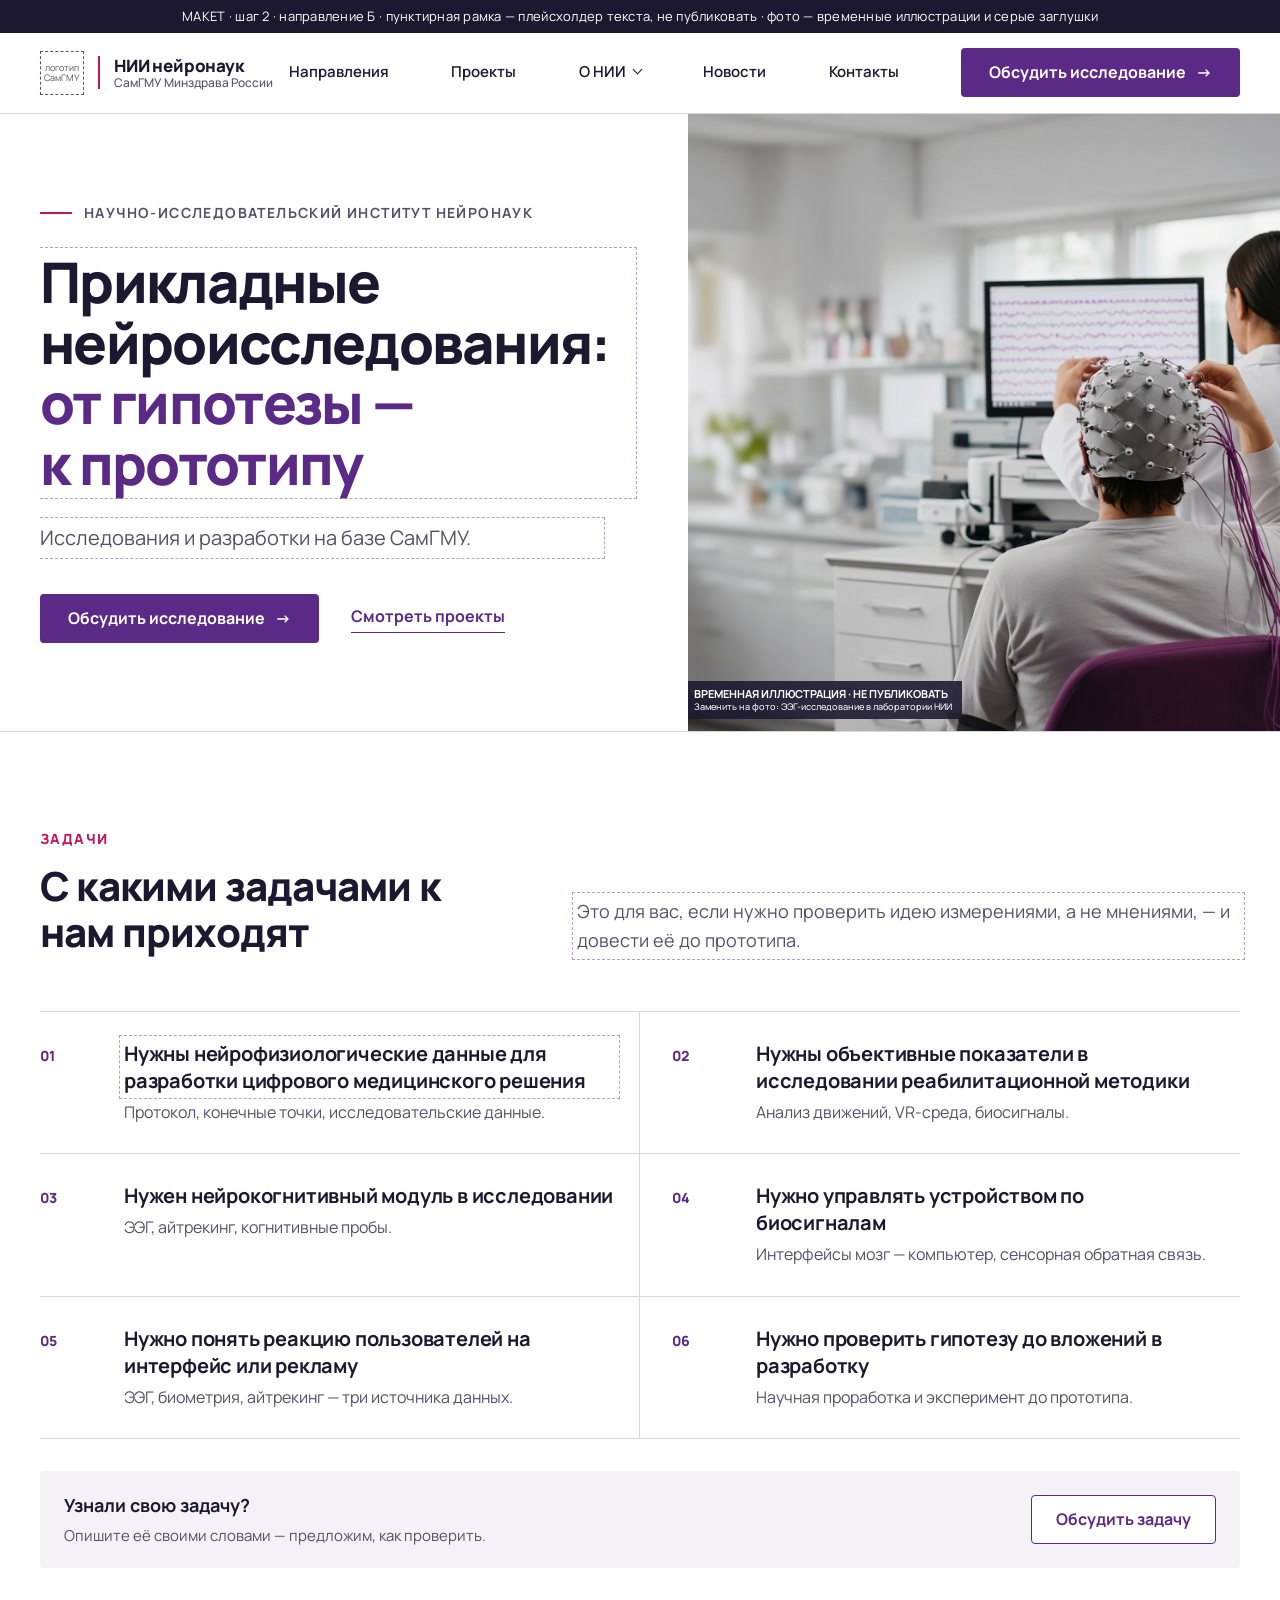
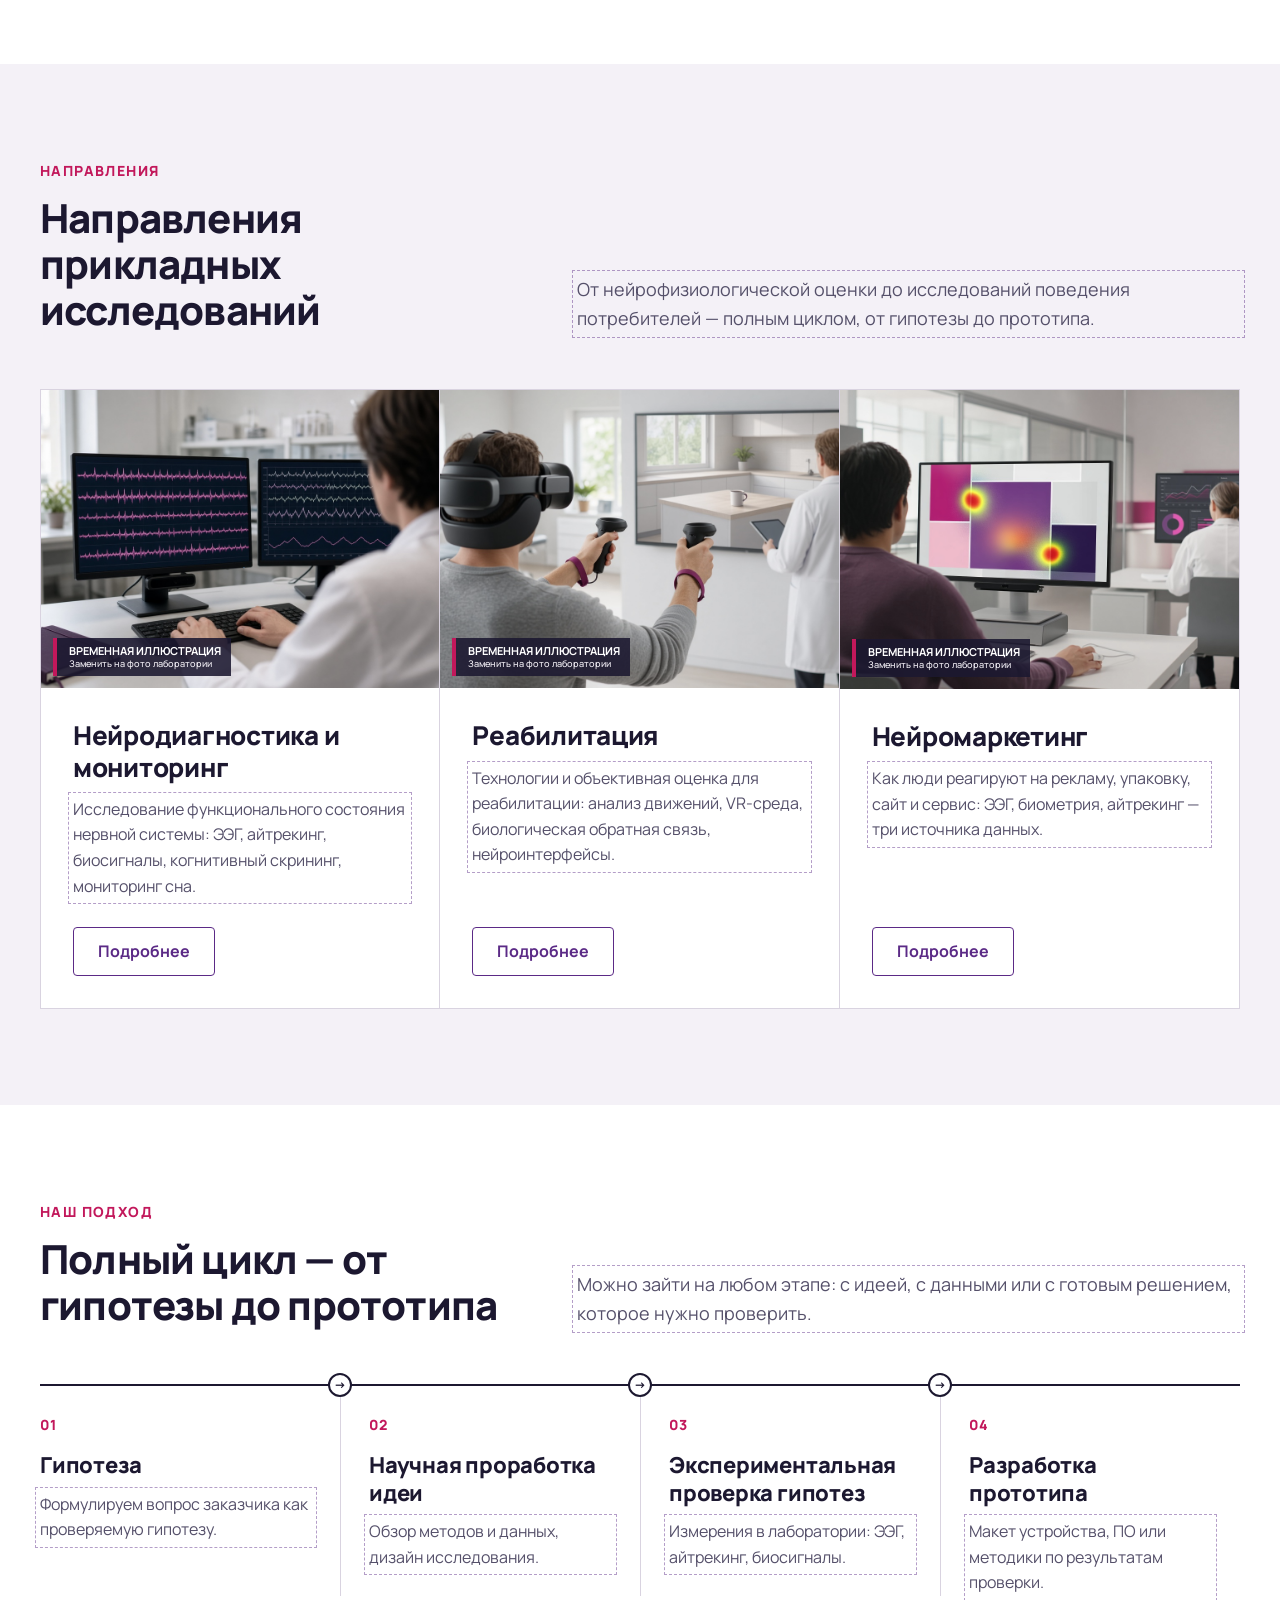
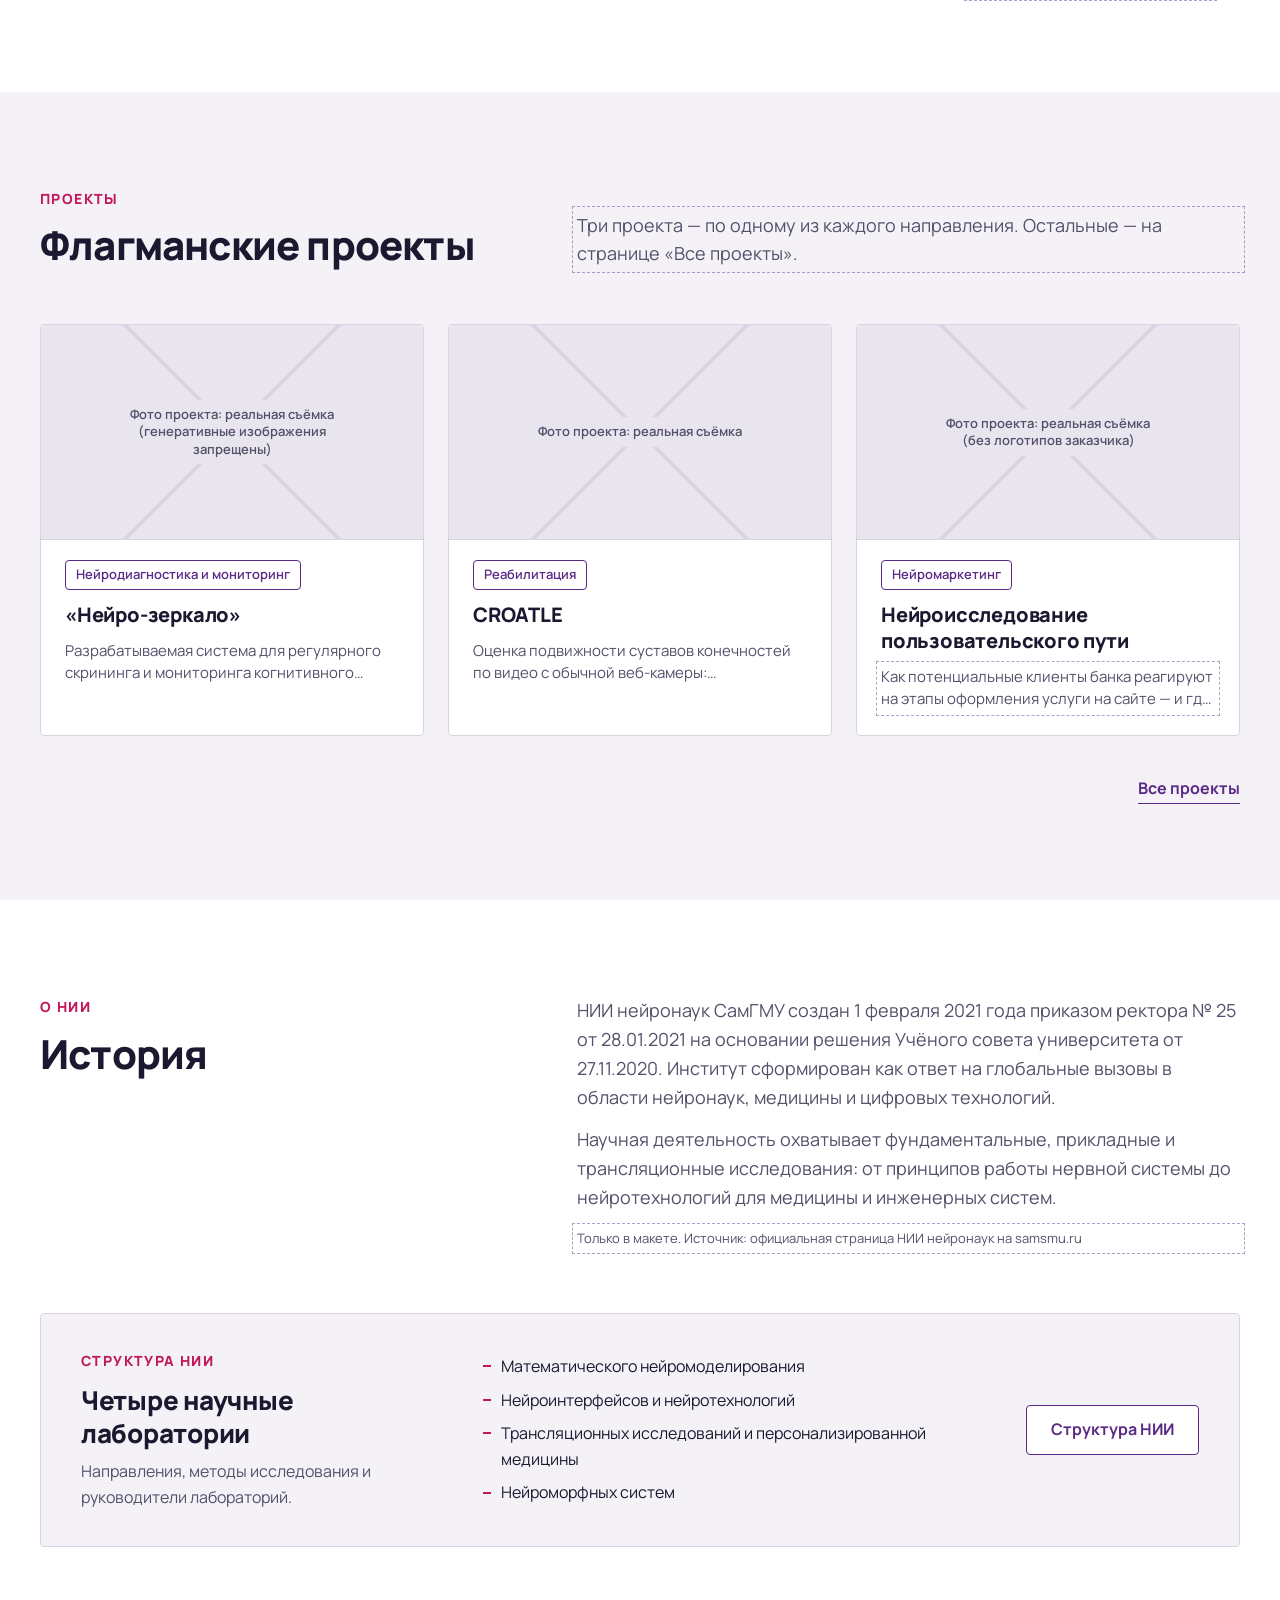
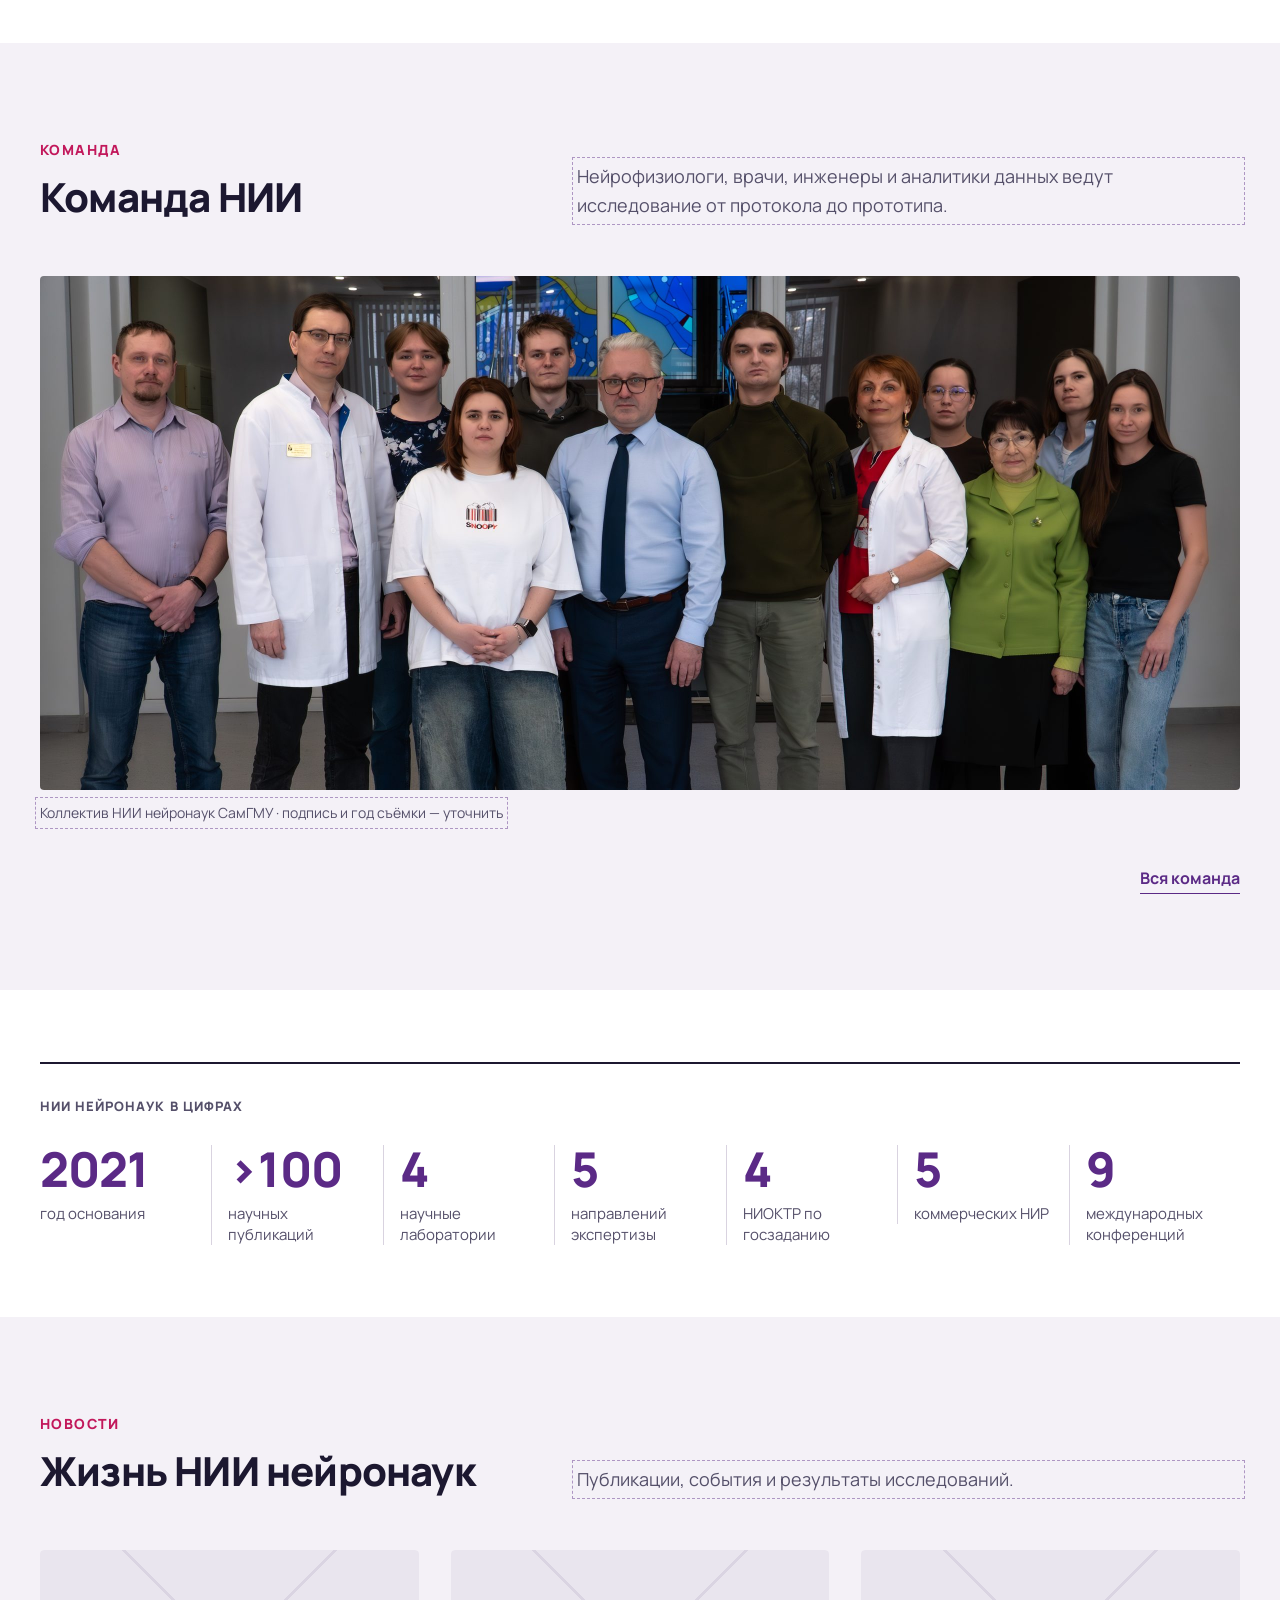
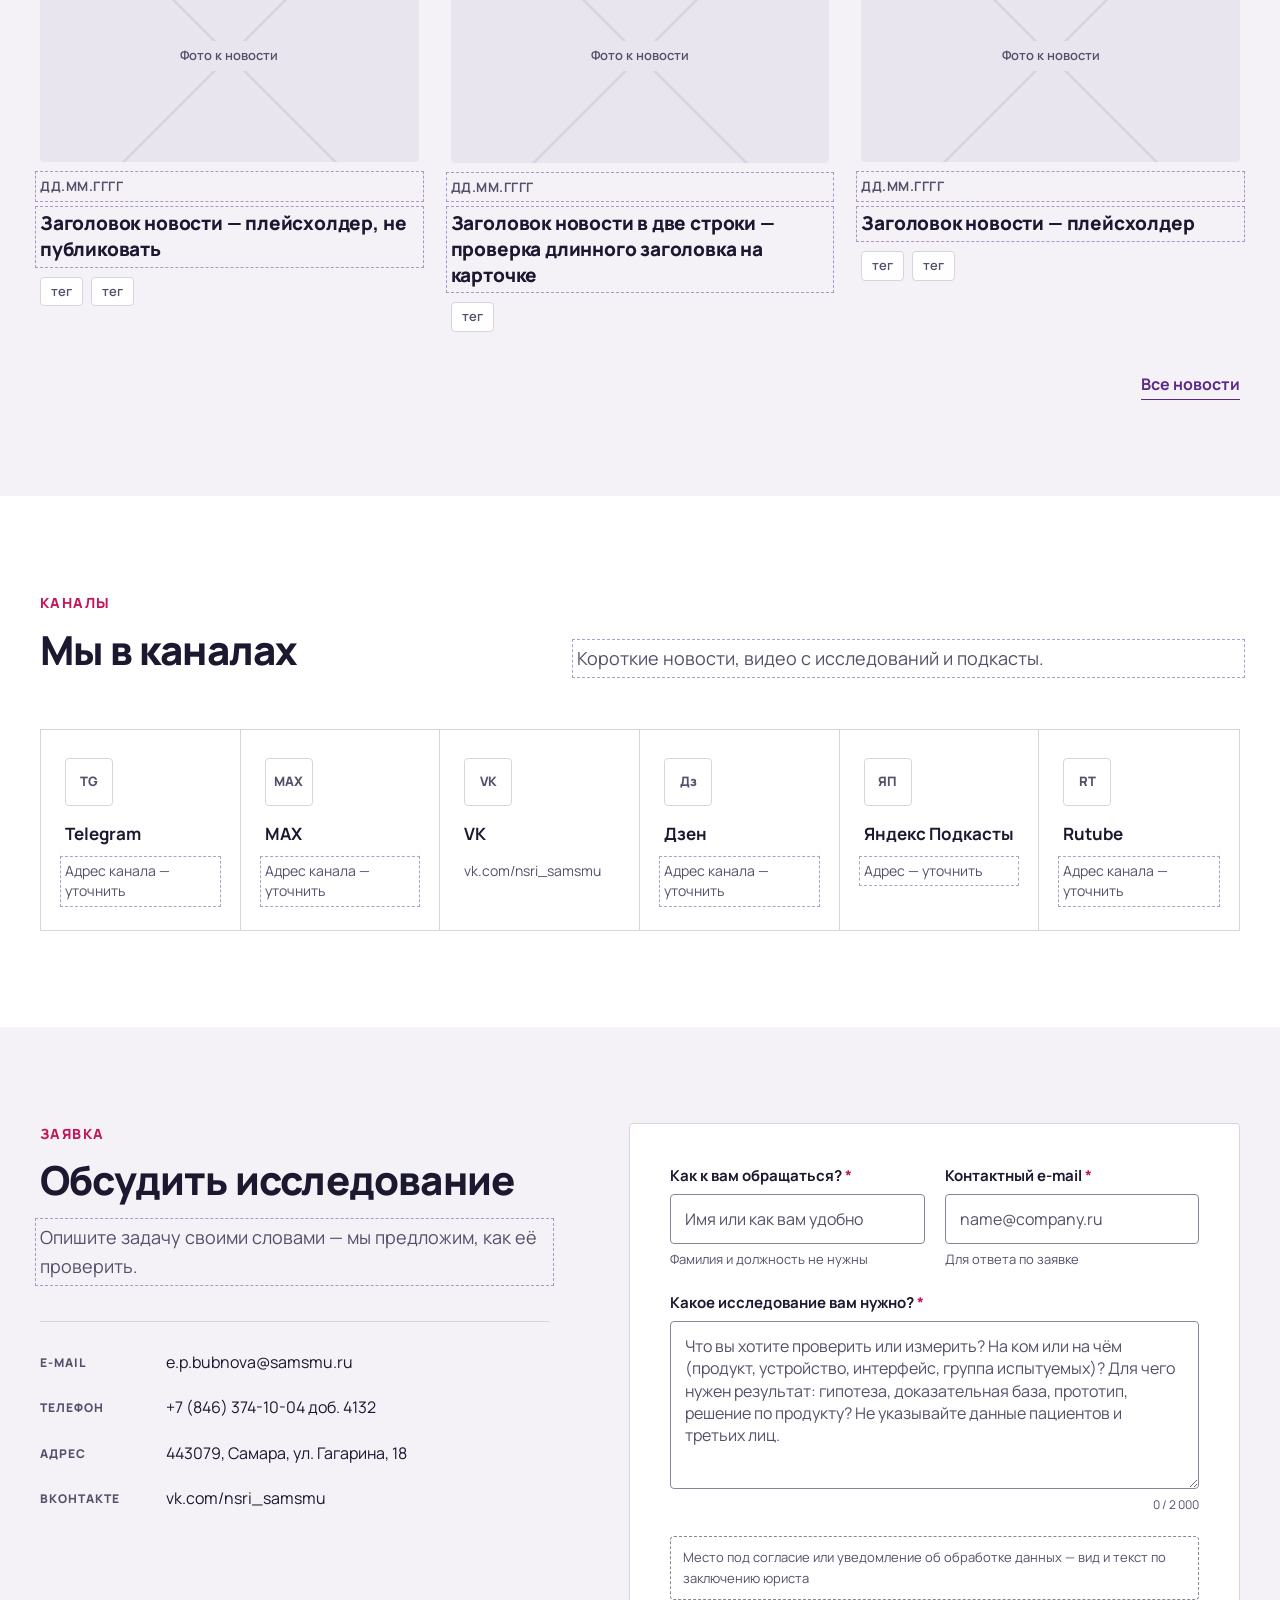
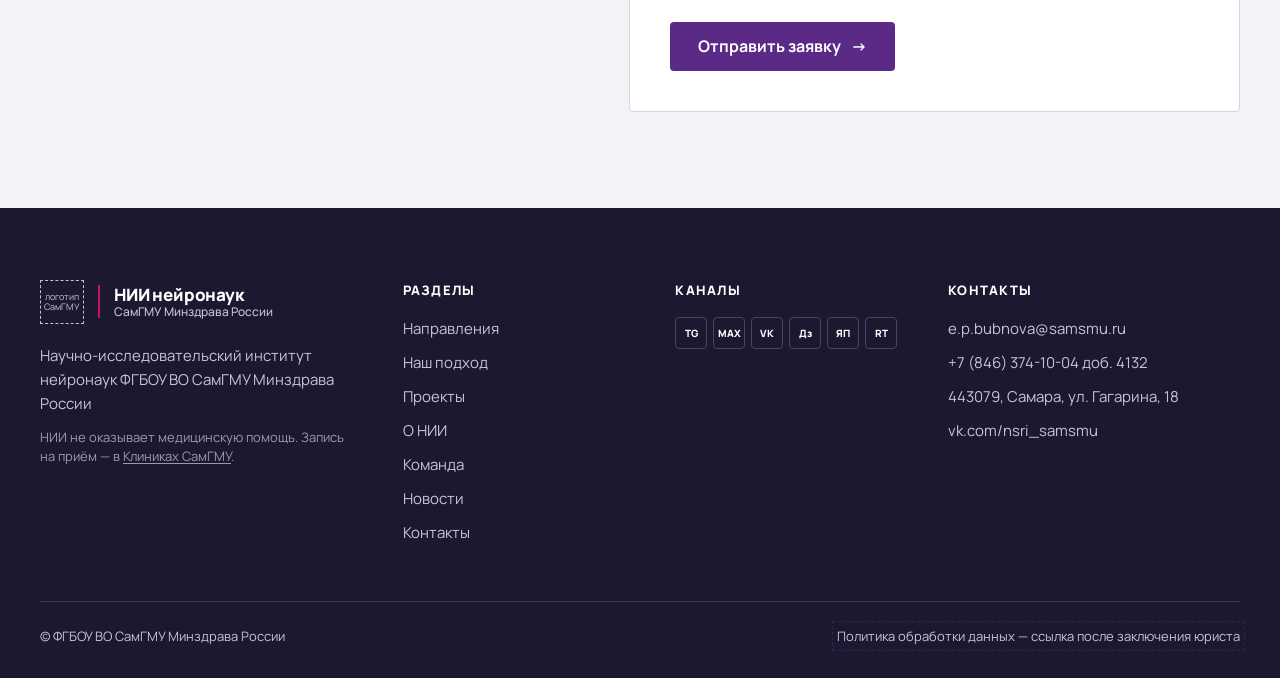
==== 01_главная.html @ 7ce6f03d "Чистка макета: без комментариев-дублей, служебных кодов, мёртвых стилей и повторов в nav.js Co-autho" ====
<!doctype html>
<html lang="ru">
<head>
<meta charset="utf-8">
<meta name="viewport" content="width=device-width, initial-scale=1">
<title>Главная — макет сайта, вариант Б</title>
<link rel="stylesheet" href="b.css">
<style>
.hero { position: relative; border-bottom: 1px solid var(--line); }
.hero-img { position: absolute; inset: 0 0 0 52%; }
.hero-img img { height: 100%; }
.hero-in { position: relative; display: flex; min-height: 600px; }
.hero-panel { background: #fff; width: 54%; padding: 88px 56px 88px 0; display: flex; flex-direction: column; justify-content: center; position: relative; }
.hero-panel::before { content: ""; position: absolute; top: 0; bottom: 0; right: 100%; width: 100vw; background: #fff; }
.hero .eyebrow { margin-bottom: 28px; }
.hero h1 { margin-bottom: 28px; }
.hero h1 em { font-style: normal; color: var(--accent); }
.lead { font-size: 20px; color: var(--muted); max-width: 28em; margin-bottom: 40px; }
.hero-cta { display: flex; align-items: center; gap: 32px; }

.tasks { display: grid; grid-template-columns: repeat(2, 1fr); border-top: 1px solid var(--line); }
.task { display: grid; grid-template-columns: 64px 1fr; gap: 20px; align-items: baseline; padding: 28px 24px 28px 0; border-bottom: 1px solid var(--line); }
.task:nth-child(odd) { border-right: 1px solid var(--line); }
.task:nth-child(even) { padding-left: 32px; }
.task .n { font-size: 14px; font-weight: 800; color: var(--accent); }
.task h3 { font-size: 20px; line-height: 1.35; font-weight: 700; margin-bottom: 6px; }
.task p { font-size: 16px; color: var(--muted); }

.dirs { display: grid; grid-template-columns: repeat(3, 1fr); border: 1px solid var(--line); background: #fff; }
.dir { display: flex; flex-direction: column; border-right: 1px solid var(--line); }
.dir:last-child { border-right: 0; }
.dir img { aspect-ratio: 4/3; filter: saturate(.85); }
.dir-body { padding: 32px; display: flex; flex-direction: column; flex: 1; }
.dir h3 { font-size: 26px; line-height: 1.2; margin-bottom: 14px; }
.dir p { font-size: 16px; color: var(--muted); margin-bottom: 28px; }
.dir .dir-more { margin-top: auto; align-self: flex-start; }
.dir:hover h3 { color: var(--accent); }
.dir:hover .dir-more { background: var(--band); }
.dir:focus-visible { outline: 3px solid var(--mark); outline-offset: -3px; }

.cyc { display: grid; grid-template-columns: repeat(4, 1fr); border-top: 2px solid var(--text); }
.cyc > div { padding: 28px 28px 0 0; position: relative; }
.cyc > div + div { padding-left: 28px; border-left: 1px solid var(--line); }
.cyc b { display: block; font-size: 14px; font-weight: 800; color: var(--mark); letter-spacing: .1em; margin-bottom: 16px; }
.cyc h3 { font-size: 22px; margin-bottom: 12px; }
.cyc p { font-size: 16px; color: var(--muted); }
.cyc .arrow { position: absolute; top: -13px; right: -12px; width: 24px; height: 24px; background: #fff; border: 2px solid var(--text); border-radius: 50%; display: grid; place-items: center; font-size: 12px; font-weight: 800; z-index: 1; }
.hist { display: grid; grid-template-columns: 1fr 1.4fr; gap: 64px; }
.hist-intro p { font-size: 18px; color: var(--muted); }
.hist-intro p + p { margin-top: 14px; }
.hist-intro .hist-src { font-size: 13px; margin-top: 16px; }
.struct { display: grid; grid-template-columns: 1fr 1.4fr auto; gap: 48px; align-items: center; margin-top: 64px; padding: 36px 40px; border: 1px solid var(--line); border-radius: var(--r); background: var(--band); }
.struct h3 { font-size: 26px; line-height: 1.25; margin-bottom: 10px; }
.struct p { font-size: 16px; color: var(--muted); }
.struct ul { list-style: none; display: grid; gap: 8px; font-size: 16px; }
.struct li { padding-left: 18px; position: relative; }
.struct li::before { content: ""; position: absolute; left: 0; top: .7em; width: 8px; height: 2px; background: var(--mark); }
.struct:hover h3 { color: var(--accent); }
.struct:hover .btn-sec { background: #fff; }
.struct:focus-visible { outline: 3px solid var(--mark); outline-offset: 2px; }

.flag { display: grid; grid-template-columns: repeat(3, 1fr); gap: 24px; }
.team-photo { margin: 0; }
.team-photo img { width: 100%; aspect-ratio: 21/9; object-fit: cover; object-position: 50% 28%; border-radius: var(--r); display: block; }
.team-photo figcaption { font-size: 14px; color: var(--muted); margin-top: 12px; display: inline-block; }
.sec-foot { display: flex; justify-content: flex-end; margin-top: 40px; }

.nums { display: grid; grid-template-columns: repeat(7, 1fr); row-gap: 28px; align-items: start; border-top: 2px solid var(--text); padding-top: 32px; }
.nums .lbl { grid-column: 1 / -1; font-size: 13px; font-weight: 800; letter-spacing: .08em; text-transform: uppercase; color: var(--muted); }
.nums .num { padding: 0 16px; }
.nums .num + .num { border-left: 1px solid var(--line); }
.nums .num:nth-child(2) { padding-left: 0; }
.nums .num b { display: block; font-size: 48px; font-weight: 800; color: var(--accent); line-height: 1; margin-bottom: 10px; letter-spacing: -.02em; white-space: nowrap; }
.nums .num small { display: block; font-size: 15px; line-height: 1.4; color: var(--muted); }
.news { display: grid; grid-template-columns: repeat(3, 1fr); gap: 32px; }

.channels { display: grid; grid-template-columns: repeat(6, 1fr); border: 1px solid var(--line); background: #fff; }
.chcell { padding: 28px 24px; border-right: 1px solid var(--line); display: flex; flex-direction: column; gap: 14px; }
.chcell:last-child { border-right: 0; }
.chcell b { font-size: 17px; }
.chcell span { font-size: 14px; color: var(--muted); line-height: 1.45; }

.cform { display: grid; grid-template-columns: 1fr 1.2fr; gap: 80px; }
.cform .contacts { margin-top: 40px; display: grid; gap: 20px; border-top: 1px solid var(--line); padding-top: 28px; }
.cform .contacts div { display: grid; grid-template-columns: 110px 1fr; gap: 16px; font-size: 16px; }
.cform .contacts small { font-size: 12px; font-weight: 800; letter-spacing: .08em; text-transform: uppercase; color: var(--muted); padding-top: 3px; }
.fbox { background: #fff; border: 1px solid var(--line); border-radius: var(--r); padding: 40px; display: grid; gap: 22px; }
.fbox .row2 { display: grid; grid-template-columns: 1fr 1fr; gap: 20px; }
.fbox .actions { display: flex; align-items: center; gap: 24px; }

@media (max-width: 767px) {
  .hero-img { position: relative; inset: auto; }
  .hero-img img { aspect-ratio: 4/3; height: auto; }
  .hero-in { min-height: 0; }
  .hero-panel { width: 100%; padding: 32px 0 48px; }
  .hero .eyebrow { margin-bottom: 18px; }
  .hero h1 { margin-bottom: 18px; }
  .lead { font-size: 17px; margin-bottom: 28px; }
  .hero-cta { flex-direction: column; align-items: stretch; gap: 18px; }
  .hero-cta .link { align-self: flex-start; }
  .tasks { grid-template-columns: 1fr; }
  .task, .task:nth-child(even) { grid-template-columns: 36px 1fr; padding: 20px 0; border-right: 0; }
  .task h3 { font-size: 17px; }
  .task p { font-size: 15px; }
  .dirs { grid-template-columns: 1fr; border: 0; background: transparent; gap: 20px; }
  .dir { border: 1px solid var(--line); background: #fff; }
  .dir:last-child { border-right: 1px solid var(--line); }
  .dir-body { padding: 22px; }
  .dir h3 { font-size: 22px; }
  .cyc { grid-template-columns: 1fr; border-top: 0; border-left: 2px solid var(--text); }
  .cyc > div, .cyc > div + div { padding: 0 0 28px 24px; border-left: 0; }
  .cyc .arrow { display: none; }
  .cyc b { margin-bottom: 6px; }
  .cyc h3 { font-size: 19px; margin-bottom: 6px; }
  .cyc p { font-size: 15px; }
  .hist { grid-template-columns: 1fr; gap: 12px; }
  .hist-intro p { font-size: 16px; }
  .struct { grid-template-columns: 1fr; gap: 20px; margin-top: 40px; padding: 24px 20px; }
  .struct h3 { font-size: 21px; }
  .struct ul { font-size: 15px; }
  .struct .btn-sec { justify-self: start; }
  .flag { grid-template-columns: 1fr; gap: 16px; }
  .team-photo img { aspect-ratio: 3/2; object-position: 50% 50%; }
  .team-photo figcaption { font-size: 13px; }
  .sec-foot { justify-content: flex-start; margin-top: 28px; }
  .nums { grid-template-columns: 1fr 1fr; row-gap: 24px; padding-top: 24px; }
  .nums .num, .nums .num:nth-child(2) { padding: 0 12px; }
  .nums .num:nth-child(even) { padding-left: 0; border-left: 0; }
  .nums .num b { font-size: 34px; }
  .nums .num small { font-size: 13px; }
  .news { grid-template-columns: 1fr; gap: 28px; }
  .channels { grid-template-columns: 1fr 1fr; }
  .chcell { padding: 20px 16px; border-bottom: 1px solid var(--line); }
  .chcell:nth-child(2n) { border-right: 0; }
  .chcell span { font-size: 13px; }
  .cform { grid-template-columns: 1fr; gap: 32px; }
  .cform .contacts { margin-top: 24px; }
  .cform .contacts div { grid-template-columns: 1fr; gap: 2px; }
  .fbox { padding: 20px; gap: 18px; }
  .fbox .row2 { grid-template-columns: 1fr; }
  .fbox .actions { flex-direction: column; align-items: stretch; }
}
</style>
</head>
<body>
<a class="skip" href="#main">Перейти к содержанию</a>
<div class="mock">МАКЕТ · шаг 2 · направление Б · пунктирная рамка — плейсхолдер текста, не публиковать · фото — временные иллюстрации и серые заглушки</div>

<header>
  <div class="wrap hd">
    <a class="logo" href="#"><span class="logo-samsmu">логотип<br>СамГМУ</span><span class="logo-name">НИИ нейронаук<small>СамГМУ Минздрава России</small></span></a>
    <nav id="menu" aria-label="Главное меню"><a href="#napravleniya">Направления</a><a href="#proekty">Проекты</a><div class="has-sub"><a href="#o-nii" class="sub-t">О НИИ</a><div class="nav-sub" aria-label="О НИИ"><a href="#o-centre">Наш подход</a><a href="#o-nii">История НИИ</a><a href="12_структура.html">Структура НИИ</a><a href="#komanda">Команда</a></div></div><a href="#novosti">Новости</a><a href="#kontakty">Контакты</a><a class="btn nav-cta" href="#obsudit-nir">Обсудить исследование</a></nav>
    <div class="hd-right">
      <div class="chs"><span class="chi">TG</span><span class="chi">MAX</span><a class="chi" href="https://vk.com/nsri_samsmu" target="_blank" rel="noopener">VK</a><span class="chi">Дз</span></div>
      <a class="btn btn-hd" href="#obsudit-nir">Обсудить</a>
      <button class="burger" type="button" aria-label="Открыть меню" aria-controls="menu" aria-expanded="false"><i></i></button>
    </div>
  </div>
</header>

<main id="main">
  <section class="hero">
    <div class="hero-img imgw"><img src="img_только_для_макета/01_hero.jpg" alt="Временная иллюстрация: ЭЭГ-исследование в лаборатории" style="object-position: 70% 50%"><span class="tmp">ВРЕМЕННАЯ ИЛЛЮСТРАЦИЯ · НЕ ПУБЛИКОВАТЬ<small>Заменить на фото: ЭЭГ-исследование в лаборатории НИИ</small></span></div>
    <div class="wrap hero-in">
      <div class="hero-panel">
        <div class="eyebrow">Научно-исследовательский институт нейронаук</div>
        <h1 class="ph">Прикладные нейроисследования: <em>от гипотезы — к&nbsp;прототипу</em></h1>
        <p class="lead ph">Исследования и разработки на базе СамГМУ.</p>
        <div class="hero-cta"><a class="btn" href="#obsudit-nir">Обсудить исследование</a><a class="link" href="#proekty">Смотреть проекты</a></div>
      </div>
    </div>
  </section>

  <section class="block">
    <div class="wrap">
      <div class="sec-head"><div><div class="sec-num">Задачи</div><h2>С какими задачами к нам приходят</h2></div><p class="sub ph">Это для вас, если нужно проверить идею измерениями, а не мнениями, — и довести её до прототипа.</p></div>
      <div class="tasks">
        <div class="task"><span class="n">01</span><div><h3 class="ph">Нужны нейрофизиологические данные для разработки цифрового медицинского решения</h3><p>Протокол, конечные точки, исследовательские данные.</p></div></div>
        <div class="task"><span class="n">02</span><div><h3>Нужны объективные показатели в исследовании реабилитационной методики</h3><p>Анализ движений, VR-среда, биосигналы.</p></div></div>
        <div class="task"><span class="n">03</span><div><h3>Нужен нейрокогнитивный модуль в исследовании</h3><p>ЭЭГ, айтрекинг, когнитивные пробы.</p></div></div>
        <div class="task"><span class="n">04</span><div><h3>Нужно управлять устройством по биосигналам</h3><p>Интерфейсы мозг — компьютер, сенсорная обратная связь.</p></div></div>
        <div class="task"><span class="n">05</span><div><h3>Нужно понять реакцию пользователей на интерфейс или рекламу</h3><p>ЭЭГ, биометрия, айтрекинг — три источника данных.</p></div></div>
        <div class="task"><span class="n">06</span><div><h3>Нужно проверить гипотезу до вложений в разработку</h3><p>Научная проработка и эксперимент до прототипа.</p></div></div>
      </div>
      <div class="tasks-cta"><p>Узнали свою задачу? <span>Опишите её своими словами — предложим, как проверить.</span></p><a class="btn-sec" href="#obsudit-nir">Обсудить задачу</a></div>
    </div>
  </section>

  <section class="block band" id="napravleniya">
    <div class="wrap">
      <div class="sec-head"><div><div class="sec-num">Направления</div><h2>Направления прикладных исследований</h2></div><p class="sub ph">От нейрофизиологической оценки до исследований поведения потребителей — полным циклом, от гипотезы до прототипа.</p></div>
      <div class="dirs">
        <a class="dir" href="07_направление_нейродиагностика.html"><div class="imgw"><img src="img_только_для_макета/02_нейродиагностика.jpg" alt="Временная иллюстрация: нейродиагностика"><span class="tmp">ВРЕМЕННАЯ ИЛЛЮСТРАЦИЯ<small>Заменить на фото лаборатории</small></span></div><div class="dir-body"><h3>Нейродиагностика и мониторинг</h3><p class="ph">Исследование функционального состояния нервной системы: ЭЭГ, айтрекинг, биосигналы, когнитивный скрининг, мониторинг сна.</p>
          <span class="btn-sec dir-more">Подробнее</span></div></a>
        <a class="dir" href="08_направление_реабилитация.html"><div class="imgw"><img src="img_только_для_макета/03_реабилитация.jpg" alt="Временная иллюстрация: реабилитация"><span class="tmp">ВРЕМЕННАЯ ИЛЛЮСТРАЦИЯ<small>Заменить на фото лаборатории</small></span></div><div class="dir-body"><h3>Реабилитация</h3><p class="ph">Технологии и объективная оценка для реабилитации: анализ движений, VR-среда, биологическая обратная связь, нейроинтерфейсы.</p>
          <span class="btn-sec dir-more">Подробнее</span></div></a>
        <a class="dir" href="09_направление_нейромаркетинг.html"><div class="imgw"><img src="img_только_для_макета/05_нейромаркетинг.jpg" alt="Временная иллюстрация: нейромаркетинг"><span class="tmp">ВРЕМЕННАЯ ИЛЛЮСТРАЦИЯ<small>Заменить на фото лаборатории</small></span></div><div class="dir-body"><h3>Нейромаркетинг</h3><p class="ph">Как люди реагируют на рекламу, упаковку, сайт и сервис: ЭЭГ, биометрия, айтрекинг — три источника данных.</p>
          <span class="btn-sec dir-more">Подробнее</span></div></a>
      </div>
    </div>
  </section>

  <section class="block" id="o-centre">
    <div class="wrap">
      <div class="sec-head"><div><div class="sec-num">Наш подход</div><h2>Полный цикл — от гипотезы до прототипа</h2></div><p class="sub ph">Можно зайти на любом этапе: с идеей, с данными или с готовым решением, которое нужно проверить.</p></div>
      <div class="cyc">
        <div><span class="arrow">→</span><b>01</b><h3>Гипотеза</h3><p class="ph">Формулируем вопрос заказчика как проверяемую гипотезу.</p></div>
        <div><span class="arrow">→</span><b>02</b><h3>Научная проработка идеи</h3><p class="ph">Обзор методов и данных, дизайн исследования.</p></div>
        <div><span class="arrow">→</span><b>03</b><h3>Экспериментальная проверка гипотез</h3><p class="ph">Измерения в лаборатории: ЭЭГ, айтрекинг, биосигналы.</p></div>
        <div><b>04</b><h3>Разработка прототипа</h3><p class="ph">Макет устройства, ПО или методики по результатам проверки.</p></div>
      </div>
    </div>
  </section>

  <section class="block band" id="proekty">
    <div class="wrap">
      <div class="sec-head"><div><div class="sec-num">Проекты</div><h2>Флагманские проекты</h2></div><p class="sub ph">Три проекта — по одному из каждого направления. Остальные — на странице «Все проекты».</p></div>
      <div class="flag">
        <a class="pcard" href="13_проект_Нейро-зеркало.html"><div class="pc-media"><div class="photo-ph"><span>Фото проекта: реальная съёмка<br>(генеративные изображения запрещены)</span></div><div class="nc-sum"><p>Разрабатываемая система для регулярного скрининга и мониторинга когнитивного состояния людей 60 лет и старше и подбора когнитивных тренировок. Диагноз не ставит: результаты интерпретирует специалист.</p><span class="more-b">Подробнее</span></div></div><div class="pcard-b">
          <span class="tag dir">Нейродиагностика и мониторинг</span>
          <h3>«Нейро-зеркало»</h3><p class="nc-lead">Разрабатываемая система для регулярного скрининга и мониторинга когнитивного состояния людей 60 лет и старше и подбора когнитивных тренировок. Диагноз не ставит: результаты интерпретирует специалист.</p></div></a>
        <a class="pcard" href="14_проект_CROATLE.html"><div class="pc-media"><div class="photo-ph"><span>Фото проекта: реальная съёмка</span></div><div class="nc-sum"><p>Оценка подвижности суставов конечностей по видео с обычной веб-камеры: компьютерное зрение измеряет углы и амплитуду движений при стандартизированных упражнениях и показывает динамику восстановления. Исследовательский прототип.</p><span class="more-b">Подробнее</span></div></div><div class="pcard-b">
          <span class="tag dir">Реабилитация</span>
          <h3>CROATLE</h3><p class="nc-lead">Оценка подвижности суставов конечностей по видео с обычной веб-камеры: компьютерное зрение измеряет углы и амплитуду движений при стандартизированных упражнениях и показывает динамику восстановления. Исследовательский прототип.</p></div></a>
        <a class="pcard" href="02_проект.html"><div class="pc-media"><div class="photo-ph"><span>Фото проекта: реальная съёмка<br>(без логотипов заказчика)</span></div><div class="nc-sum"><p class="ph">Как потенциальные клиенты банка реагируют на этапы оформления услуги на сайте — и где путь можно упростить. Айтрекинг, ЭЭГ, биометрия, интервью.</p><span class="more-b">Подробнее</span></div></div><div class="pcard-b">
          <span class="tag dir">Нейромаркетинг</span>
          <h3>Нейроисследование пользовательского пути</h3><p class="nc-lead ph">Как потенциальные клиенты банка реагируют на этапы оформления услуги на сайте — и где путь можно упростить.</p></div></a>
      </div>
      <div class="sec-foot"><a class="link" href="06_проекты.html">Все проекты</a></div>
    </div>
  </section>

  <section class="block" id="o-nii">
    <div class="wrap">
      <div class="hist">
        <div>
          <div class="sec-num">О НИИ</div>
          <h2>История</h2>
        </div>
        <div class="hist-intro">
          <p>НИИ нейронаук СамГМУ создан 1 февраля 2021 года приказом ректора № 25 от 28.01.2021 на основании решения Учёного совета университета от 27.11.2020. Институт сформирован как ответ на глобальные вызовы в области нейронаук, медицины и цифровых технологий.</p>
          <p>Научная деятельность охватывает фундаментальные, прикладные и трансляционные исследования: от принципов работы нервной системы до нейротехнологий для медицины и инженерных систем.</p>
          <p class="hist-src ph">Только в макете. Источник: официальная страница НИИ нейронаук на samsmu.ru</p>
        </div>
      </div>
      <a class="struct" href="12_структура.html">
        <div>
          <div class="sec-num">Структура НИИ</div>
          <h3>Четыре научные лаборатории</h3>
          <p>Направления, методы исследования и руководители лабораторий.</p>
        </div>
        <ul>
          <li>Математического нейромоделирования</li>
          <li>Нейроинтерфейсов и нейротехнологий</li>
          <li>Трансляционных исследований и персонализированной медицины</li>
          <li>Нейроморфных систем</li>
        </ul>
        <span class="btn-sec">Структура НИИ</span>
      </a>
    </div>
  </section>

  <section class="block band" id="komanda">
    <div class="wrap">
      <div class="sec-head"><div><div class="sec-num">Команда</div><h2>Команда НИИ</h2></div><p class="sub ph">Нейрофизиологи, врачи, инженеры и аналитики данных ведут исследование от протокола до прототипа.</p></div>
      <figure class="team-photo">
        <img src="img/команда_НИИ_2400.jpg" alt="Коллектив НИИ нейронаук СамГМУ" loading="lazy">
        <figcaption class="ph">Коллектив НИИ нейронаук СамГМУ · подпись и год съёмки — уточнить</figcaption>
      </figure>
      <div class="sec-foot"><a class="link" href="11_команда.html">Вся команда</a></div>
    </div>
  </section>

  <section class="block" style="padding-top:72px;padding-bottom:72px">
    <div class="wrap">
      <div class="nums">
        <div class="lbl">НИИ нейронаук в цифрах</div>
        <div class="num"><b>2021</b><small>год основания</small></div>
        <div class="num"><b>&gt;100</b><small>научных публикаций</small></div>
        <div class="num"><b>4</b><small>научные лаборатории</small></div>
        <div class="num"><b>5</b><small>направлений экспертизы</small></div>
        <div class="num"><b>4</b><small>НИОКТР по госзаданию</small></div>
        <div class="num"><b>5</b><small>коммерческих НИР</small></div>
        <div class="num"><b>9</b><small>международных конференций</small></div>
      </div>
    </div>
  </section>

  <section class="block band" id="novosti">
    <div class="wrap">
      <div class="sec-head"><div><div class="sec-num">Новости</div><h2>Жизнь НИИ нейронаук</h2></div><p class="sub ph">Публикации, события и результаты исследований.</p></div>
      <div class="news">
        <a class="ncard" href="05_новость.html"><div class="nc-media"><div class="photo-ph"><span>Фото к новости</span></div><div class="nc-sum"><p class="ph">Краткая суть новости — аннотация из CMS, до 250 знаков: что произошло и почему это важно. Плейсхолдер, не публиковать.</p><span class="more-l">Читать новость →</span></div></div><time class="ph">ДД.ММ.ГГГГ</time><h3 class="ph">Заголовок новости — плейсхолдер, не публиковать</h3><p class="nc-lead ph">Краткая суть новости — аннотация из CMS, до 250 знаков: что произошло и почему это важно. Плейсхолдер, не публиковать.</p><div class="tags"><span class="tag">тег</span><span class="tag">тег</span></div></a>
        <a class="ncard" href="05_новость.html"><div class="nc-media"><div class="photo-ph"><span>Фото к новости</span></div><div class="nc-sum"><p class="ph">Длинная аннотация для проверки: текст на обложке обрезается на пятой строке многоточием, чтобы панель не вылезала за кадр 16:9, даже если редактор заполнил поле на максимум в двести пятьдесят знаков. Плейсхолдер.</p><span class="more-l">Читать новость →</span></div></div><time class="ph">ДД.ММ.ГГГГ</time><h3 class="ph">Заголовок новости в две строки — проверка длинного заголовка на карточке</h3><p class="nc-lead ph">Длинная аннотация для проверки: текст на обложке обрезается на пятой строке многоточием, чтобы панель не вылезала за кадр 16:9, даже если редактор заполнил поле на максимум в двести пятьдесят знаков. Плейсхолдер.</p><div class="tags"><span class="tag">тег</span></div></a>
        <a class="ncard" href="05_новость.html"><div class="nc-media"><div class="photo-ph"><span>Фото к новости</span></div><div class="nc-sum"><p class="ph">Короткая аннотация — одна строка. Плейсхолдер.</p><span class="more-l">Читать новость →</span></div></div><time class="ph">ДД.ММ.ГГГГ</time><h3 class="ph">Заголовок новости — плейсхолдер</h3><p class="nc-lead ph">Короткая аннотация — одна строка. Плейсхолдер.</p><div class="tags"><span class="tag">тег</span><span class="tag">тег</span></div></a>
      </div>
      <div class="sec-foot"><a class="link" href="10_новости.html">Все новости</a></div>
    </div>
  </section>

  <section class="block">
    <div class="wrap">
      <div class="sec-head"><div><div class="sec-num">Каналы</div><h2>Мы в каналах</h2></div><p class="sub ph">Короткие новости, видео с исследований и подкасты.</p></div>
      <div class="channels">
        <a class="chcell" href="#"><span class="chi lg">TG</span><b>Telegram</b><span class="ph">Адрес канала — уточнить</span></a>
        <a class="chcell" href="#"><span class="chi lg">MAX</span><b>MAX</b><span class="ph">Адрес канала — уточнить</span></a>
        <a class="chcell" href="https://vk.com/nsri_samsmu" target="_blank" rel="noopener"><span class="chi lg">VK</span><b>VK</b><span>vk.com/nsri_samsmu</span></a>
        <a class="chcell" href="#"><span class="chi lg">Дз</span><b>Дзен</b><span class="ph">Адрес канала — уточнить</span></a>
        <a class="chcell" href="#"><span class="chi lg">ЯП</span><b>Яндекс Подкасты</b><span class="ph">Адрес — уточнить</span></a>
        <a class="chcell" href="#"><span class="chi lg">RT</span><b>Rutube</b><span class="ph">Адрес канала — уточнить</span></a>
      </div>
    </div>
  </section>

  <section class="block band" id="obsudit-nir" aria-labelledby="obsudit-nir-h">
    <div class="wrap cform">
      <div>
        <div class="sec-num">Заявка</div>
        <h2 id="obsudit-nir-h" tabindex="-1">Обсудить исследование</h2>
        <p class="sub ph" style="margin-top:20px">Опишите задачу своими словами — мы предложим, как её проверить.</p>
        <div class="contacts">
          <div><small>E-mail</small><span>e.p.bubnova@samsmu.ru</span></div>
          <div><small>Телефон</small><span>+7 (846) 374-10-04 доб. 4132</span></div>
          <div><small>Адрес</small><span>443079, Самара, ул. Гагарина, 18</span></div>
          <div><small>ВКонтакте</small><span><a href="https://vk.com/nsri_samsmu" target="_blank" rel="noopener">vk.com/nsri_samsmu</a></span></div>
        </div>
      </div>
      <div class="fbox-w">
      <form class="fbox" id="hf" novalidate>
        <div class="row2">
          <div class="field"><label for="hf-name">Как к вам обращаться? <span class="req">*</span></label><input class="inp" id="hf-name" placeholder="Имя или как вам удобно" autocomplete="name"><span class="err" hidden>Напишите, как к вам обращаться</span><span class="hint">Фамилия и должность не нужны</span></div>
          <div class="field"><label for="hf-mail">Контактный e-mail <span class="req">*</span></label><input class="inp" id="hf-mail" type="email" placeholder="name@company.ru" autocomplete="email"><span class="err" hidden>Укажите e-mail в формате name@company.ru</span><span class="hint">Для ответа по заявке</span></div>
        </div>
        <div class="field"><label for="hf-text">Какое исследование вам нужно? <span class="req">*</span></label>
          <textarea class="inp" id="hf-text" maxlength="2000" placeholder="Что вы хотите проверить или измерить? На ком или на чём (продукт, устройство, интерфейс, группа испытуемых)? Для чего нужен результат: гипотеза, доказательная база, прототип, решение по продукту? Не указывайте данные пациентов и третьих лиц."></textarea>
          <span class="err" hidden>Опишите задачу хотя бы в двух словах</span><span class="counter">0 / 2 000</span></div>
        <div class="consent">Место под согласие или уведомление об обработке данных — вид и текст по заключению юриста</div>
        <input type="hidden" name="source" value="Главная">
        <div class="actions"><button class="btn" type="submit">Отправить заявку</button></div>
      </form>
      <div class="fbox mf-ok" id="hf-ok" hidden>
        <span class="mark">✓</span><h3 tabindex="-1">Спасибо, заявка отправлена</h3>
        <div class="num"><small>Номер заявки</small><b class="ph">20261002-018</b></div>
        <p class="ph">Ответим на указанный e-mail в течение [срок — решение руководителя].</p>
        <button class="btn-sec" type="button" id="hf-again">Отправить ещё одну заявку</button>
      </div>
      </div>
    </div>
  </section>
</main>

<footer id="kontakty">
  <div class="wrap">
    <div class="ft">
      <div>
        <a class="logo" href="#"><span class="logo-samsmu">логотип<br>СамГМУ</span><span class="logo-name">НИИ нейронаук<small>СамГМУ Минздрава России</small></span></a>
        <p style="margin-top:20px">Научно-исследовательский институт нейронаук ФГБОУ ВО СамГМУ Минздрава России</p><p class="ft-note">НИИ не оказывает медицинскую помощь. Запись на приём — в <a href="https://clinica.samsmu.ru/" target="_blank" rel="noopener">Клиниках СамГМУ</a>.</p>
      </div>
      <div><h4>Разделы</h4><ul><li><a href="#napravleniya">Направления</a></li><li><a href="#o-centre">Наш подход</a></li><li><a href="#proekty">Проекты</a></li><li><a href="#o-nii">О НИИ</a></li><li><a href="#komanda">Команда</a></li><li><a href="#novosti">Новости</a></li><li><a href="#kontakty">Контакты</a></li></ul></div>
      <div><h4>Каналы</h4><div class="chs" style="flex-wrap:wrap"><span class="chi">TG</span><span class="chi">MAX</span><a class="chi" href="https://vk.com/nsri_samsmu" target="_blank" rel="noopener">VK</a><span class="chi">Дз</span><span class="chi">ЯП</span><span class="chi">RT</span></div></div>
      <div><h4>Контакты</h4><ul><li>e.p.bubnova@samsmu.ru</li><li>+7 (846) 374-10-04 доб. 4132</li><li>443079, Самара, ул. Гагарина, 18</li><li><a href="https://vk.com/nsri_samsmu" target="_blank" rel="noopener">vk.com/nsri_samsmu</a></li></ul></div>
    </div>
    <div class="ft-bottom"><span>© ФГБОУ ВО СамГМУ Минздрава России</span><span class="ph">Политика обработки данных — ссылка после заключения юриста</span></div>
  </div>
</footer>
<script src="nav.js"></script>
</body>
</html>
---- b.css ----
/* Направление Б «Лабораторная строгость» — общие стили макета */
@font-face { font-family: "Manrope"; src: url("fonts/Manrope.ttf") format("truetype"); font-weight: 200 800; }
:root {
  --bg: #FFFFFF; --band: #F4F1F7; --text: #1C1830; --muted: #55506A;
  --accent: #5B2A86; --accent-hover: #472069; --mark: #C2185B; --line: #D9D3E0;
  --field: #8A8499; --error: #B3261E; --error-bg: #FDF1F0; --disabled: #A39DB0; --disabled-bg: #EFECF2;
  --foot: #1C1830; --foot-text: #C9C3D3; --ph: #E9E5EE;
  --r: 4px;
}
* { box-sizing: border-box; margin: 0; padding: 0; }
html { scroll-behavior: smooth; }
body { animation: page-in .32s ease; }
@keyframes page-in { from { opacity: 0; } to { opacity: 1; } }
body.is-leave { animation: none; opacity: 0; transition: opacity .28s ease; }
@media (prefers-reduced-motion: reduce) {
  html { scroll-behavior: auto; }
  body { animation: none; }
  body.is-leave { transition: none; opacity: 1; }
}
section[id], footer[id] { scroll-margin-top: 80px; }
.art section[id] { scroll-margin-top: 104px; }
@media (max-width: 767px) { section[id], footer[id], .art section[id] { scroll-margin-top: 64px; } }
body { font-family: "Manrope", sans-serif; background: var(--bg); color: var(--text); font-size: 18px; line-height: 1.6; -webkit-font-smoothing: antialiased; }
a { color: inherit; text-decoration: none; }
.wrap { max-width: 1280px; margin: 0 auto; padding: 0 40px; }

.mock { background: var(--text); color: #fff; font-size: 13px; text-align: center; padding: 6px 12px; letter-spacing: .02em; }
.ph { outline: 1.5px dashed rgba(91,42,134,.45); outline-offset: 4px; }
.imgw { position: relative; overflow: hidden; }
.imgw img { display: block; width: 100%; object-fit: cover; }
.tmp { position: absolute; left: 12px; bottom: 12px; background: rgba(28,24,48,.88); color: #fff; font-size: 11px; font-weight: 700; line-height: 1.3; padding: 6px 10px 6px 12px; border-left: 4px solid var(--mark); }
.tmp small { display: block; font-weight: 500; color: #F4F1F7; }
.photo-ph { background: var(--ph); display: grid; place-items: center; text-align: center; color: var(--muted); font-size: 13px; font-weight: 600; line-height: 1.35; padding: 16px; aspect-ratio: 16/9;
  background-image: linear-gradient(135deg, transparent 49.6%, #DAD4E2 49.6%, #DAD4E2 50.4%, transparent 50.4%), linear-gradient(45deg, transparent 49.6%, #DAD4E2 49.6%, #DAD4E2 50.4%, transparent 50.4%); }
.photo-ph span { background: var(--ph); padding: 6px 10px; max-width: 80%; }

/* Хедер */
header { position: sticky; top: 0; z-index: 5; background: rgba(255,255,255,.96); border-bottom: 1px solid var(--line); }
.hd { display: flex; align-items: center; gap: 16px; height: 80px; white-space: nowrap; }
.logo { display: flex; align-items: center; gap: 14px; }
.logo-samsmu { width: 44px; height: 44px; border: 1.5px dashed var(--muted); display: grid; place-items: center; font-size: 9px; color: var(--muted); text-align: center; line-height: 1.1; flex: none; }
.logo-name { font-weight: 800; font-size: 17px; line-height: 1.15; letter-spacing: -.01em; padding-left: 14px; border-left: 2px solid var(--mark); }
.logo-name small { display: block; font-weight: 500; font-size: 12px; color: var(--muted); letter-spacing: 0; }
nav { display: flex; gap: 12px; font-size: 15px; font-weight: 600; }
.hd .chs { display: none; }
nav a { padding: 28px 0; border-bottom: 2px solid transparent; }
nav a:hover, nav a.on { border-color: var(--accent); }
.hd-right { margin-left: auto; display: flex; align-items: center; gap: 16px; }
#menu .nav-cta { display: none; }
.burger { display: none; width: 44px; height: 44px; border: 1px solid var(--line); border-radius: var(--r); place-items: center; background: #fff; cursor: pointer; }
.burger:focus-visible { outline: 3px solid var(--mark); outline-offset: 2px; }
.burger[aria-expanded="true"] i { background: transparent; box-shadow: none; position: relative; }
.burger[aria-expanded="true"] i::before, .burger[aria-expanded="true"] i::after { content: ""; position: absolute; left: 0; top: 0; width: 18px; height: 2px; background: var(--text); transform: rotate(45deg); }
.burger[aria-expanded="true"] i::after { transform: rotate(-45deg); }
.burger i { display: block; width: 18px; height: 2px; background: var(--text); box-shadow: 0 6px 0 var(--text), 0 -6px 0 var(--text); }
@media (max-width: 1199px) {
  #menu, .hd-right > .btn { display: none; }
  .burger { display: grid; }
  #menu.open { display: flex; flex-direction: column; gap: 0; position: absolute; left: 0; right: 0; top: 100%; background: #fff; border-bottom: 1px solid var(--line); padding: 8px 20px 20px; box-shadow: 0 12px 24px rgba(28,24,48,.08); z-index: 6; }
  #menu.open a { padding: 14px 0; border-bottom: 1px solid var(--line); font-size: 17px; }
  #menu.open a.on { border-bottom-color: var(--line); color: var(--accent); }
  #menu.open .nav-cta { display: inline-flex; margin-top: 16px; padding: 16px 24px; border-bottom: 0; color: #fff; }
}
@media (min-width: 1200px) {
  .hd-right { display: none; }
  #menu { flex: 1; justify-content: space-between; align-items: center; gap: 0; }
  #menu .nav-cta { display: inline-flex; padding: 15px 28px; border-bottom: 0; }
  #menu .nav-cta:hover { border-bottom: 0; }
}

/* Иконки каналов: временные монограммы до получения официальных знаков платформ */
.chs { display: flex; gap: 6px; }
.chi { width: 32px; height: 32px; border: 1px solid var(--line); border-radius: var(--r); display: grid; place-items: center; font-size: 10px; font-weight: 800; color: var(--accent); background: #fff; flex: none; }
.chi.lg { width: 48px; height: 48px; font-size: 13px; }

/* Кнопки */
.btn { display: inline-flex; align-items: center; justify-content: center; gap: 10px; background: var(--accent); color: #fff; font-family: inherit; font-weight: 700; font-size: 16px; line-height: 1.2; padding: 15px 28px; border: 0; border-radius: var(--r); cursor: pointer; transition: background .2s; }
.btn, .btn-sec { white-space: nowrap; }
.btn::after { content: "→"; }
.btn:hover, .btn.is-hover { background: var(--accent-hover); }
.btn:focus-visible, .btn.is-focus { outline: 3px solid var(--mark); outline-offset: 3px; }
.btn[disabled], .btn.is-disabled { background: var(--disabled-bg); color: var(--disabled); cursor: not-allowed; }
.btn-sec { display: inline-flex; align-items: center; gap: 8px; font-family: inherit; font-weight: 700; font-size: 16px; line-height: 1.2; padding: 14px 24px; border: 1.5px solid var(--accent); color: var(--accent); background: #fff; border-radius: var(--r); cursor: pointer; }
.btn-sec:hover, .btn-sec.is-hover { background: var(--band); }
.btn-sec.is-focus { outline: 3px solid var(--mark); outline-offset: 3px; }
.btn-sec.is-disabled { border-color: var(--disabled-bg); color: var(--disabled); }
.link { color: var(--accent); font-weight: 700; font-size: 16px; border-bottom: 1.5px solid currentColor; padding-bottom: 2px; }
.link.is-hover { color: var(--accent-hover); border-bottom-width: 3px; }
.link.is-focus { outline: 3px solid var(--mark); outline-offset: 3px; }

/* Заголовки разделов */
section.block { padding: 96px 0; }
.band { background: var(--band); }
.sec-head { display: grid; grid-template-columns: 1fr 1.4fr; gap: 64px; align-items: end; margin-bottom: 56px; }
.sec-num { font-size: 14px; font-weight: 800; color: var(--mark); letter-spacing: .1em; margin-bottom: 12px; text-transform: uppercase; }h1 { font-size: 56px; line-height: 1.08; font-weight: 800; letter-spacing: -.03em; }
h2 { font-size: 40px; line-height: 1.15; font-weight: 800; letter-spacing: -.02em; }
h3 { font-size: 24px; line-height: 1.25; font-weight: 800; letter-spacing: -.01em; }
.sub { font-size: 18px; color: var(--muted); }
.eyebrow { display: flex; align-items: center; gap: 12px; font-size: 14px; font-weight: 700; color: var(--muted); text-transform: uppercase; letter-spacing: .1em; }
.eyebrow::before { content: ""; width: 32px; height: 2px; background: var(--mark); }

/* Теги и статусы */
.tags { display: flex; flex-wrap: wrap; gap: 8px; }
.tag { display: inline-block; font-size: 13px; font-weight: 600; line-height: 1.2; padding: 6px 10px; border: 1px solid var(--line); border-radius: var(--r); color: var(--muted); background: #fff; }
.tag.dir { border-color: var(--accent); color: var(--accent); }
.tag.is-hover { background: var(--band); color: var(--text); }
.tag.is-on { background: var(--accent); border-color: var(--accent); color: #fff; }
.status { display: inline-flex; align-items: center; gap: 8px; font-size: 12px; font-weight: 800; letter-spacing: .08em; text-transform: uppercase; color: var(--text); }
.status::before { content: ""; width: 8px; height: 8px; border-radius: 50%; background: var(--mark); }
.status.done::before { background: var(--accent); }
.status.ph-st { color: var(--muted); }
.status.ph-st::before { background: transparent; border: 1.5px solid var(--muted); }

/* Карточка проекта */
.pcard { display: flex; flex-direction: column; background: #fff; border: 1px solid var(--line); border-radius: var(--r); overflow: hidden; transition: border-color .2s; }
.pcard:hover, .pcard.is-hover { border-color: var(--accent); }
.pcard .photo-ph { border-bottom: 1px solid var(--line); }
.pcard-b { padding: 20px 24px 24px; display: flex; flex-direction: column; align-items: flex-start; gap: 12px; flex: 1; }
.pcard .tag { white-space: nowrap; }
.pcard h3 { font-size: 20px; line-height: 1.3; }
.pcard:hover h3, .pcard.is-hover h3 { color: var(--accent); }
.pcard:focus-visible { outline: 3px solid var(--mark); outline-offset: 4px; }
/* Краткое описание проекта — как у карточки новости: поверх фото при наведении и фокусе, на тач-экранах — текстом под названием */
.pc-media { position: relative; overflow: hidden; }
.pcard .nc-sum { border-radius: 0; }
.pcard:hover .nc-sum, .pcard:focus-visible .nc-sum, .pcard.is-hover .nc-sum { opacity: 1; transform: none; }
.more-b { align-self: flex-start; display: inline-flex; align-items: center; gap: 8px; background: #fff; color: var(--accent); font-size: 14px; font-weight: 700; line-height: 1.2; padding: 10px 16px; border-radius: var(--r); }
.more-b::after { content: "→"; }
.pcard .nc-lead { font-size: 15px; }

/* Карточка новости */
.ncard { display: flex; flex-direction: column; gap: 14px; }
.ncard .photo-ph { border-radius: var(--r); }
.ncard time { font-size: 13px; font-weight: 700; color: var(--muted); letter-spacing: .04em; }
.ncard h3 { font-size: 19px; line-height: 1.35; }
.ncard:hover h3, .ncard.is-hover h3 { color: var(--accent); }
/* Краткая суть: поверх обложки при наведении и фокусе; на тач-экранах — текстом под заголовком */
.nc-media { position: relative; border-radius: var(--r); overflow: hidden; }
.nc-sum { position: absolute; inset: 0; background: rgba(28,24,48,.97); color: #fff; padding: 20px 22px; display: flex; flex-direction: column; justify-content: space-between; gap: 12px; opacity: 0; transform: translateY(8px); transition: opacity .2s, transform .2s; }
.nc-sum p { font-size: 15px; line-height: 1.5; display: -webkit-box; -webkit-line-clamp: 5; -webkit-box-orient: vertical; overflow: hidden; }
.nc-sum .more-l { font-size: 14px; font-weight: 700; color: #fff; align-self: flex-start; border-bottom: 1.5px solid var(--mark); padding-bottom: 2px; }
.ncard:hover .nc-sum, .ncard:focus-visible .nc-sum, .ncard.is-hover .nc-sum { opacity: 1; transform: none; }
.ncard:focus-visible { outline: 3px solid var(--mark); outline-offset: 4px; border-radius: var(--r); }
.nc-lead { display: none; font-size: 15px; line-height: 1.5; color: var(--muted); }
@media (prefers-reduced-motion: reduce) { .nc-sum { transition: none; transform: none; } }
@media (hover: none) {
  .nc-sum { display: none; }
  .nc-lead { display: -webkit-box; -webkit-line-clamp: 3; -webkit-box-orient: vertical; overflow: hidden; }
}

/* Поля формы */
.field { display: flex; flex-direction: column; gap: 6px; }
.field label { font-size: 15px; font-weight: 700; }
.field label .req { color: var(--mark); }
.hint { font-size: 13px; color: var(--muted); line-height: 1.45; }
.inp { font-family: inherit; font-size: 16px; color: var(--text); background: #fff; border: 1.5px solid var(--field); border-radius: var(--r); padding: 13px 14px; width: 100%; line-height: 1.4; }
.inp::placeholder { color: var(--muted); }
textarea.inp { min-height: 168px; resize: vertical; }
.inp:focus, .inp.is-focus { outline: none; border-color: var(--accent); box-shadow: 0 0 0 3px rgba(91,42,134,.22); }
.inp.is-error { border-color: var(--error); background: var(--error-bg); }
.inp.is-disabled { background: var(--disabled-bg); border-color: var(--disabled-bg); color: var(--disabled); }
.err { font-size: 13px; font-weight: 700; color: var(--error); display: flex; gap: 6px; align-items: baseline; }
.err::before { content: "!"; display: inline-grid; place-items: center; width: 16px; height: 16px; border-radius: 50%; background: var(--error); color: #fff; font-size: 11px; flex: none; }
.sel { appearance: none; background-image: linear-gradient(45deg, transparent 50%, var(--text) 50%), linear-gradient(135deg, var(--text) 50%, transparent 50%); background-position: calc(100% - 20px) 50%, calc(100% - 14px) 50%; background-size: 6px 6px; background-repeat: no-repeat; padding-right: 40px; }
.counter { font-size: 12px; color: var(--muted); text-align: right; }
.consent { font-size: 13px; color: var(--muted); border: 1.5px dashed var(--field); padding: 10px 12px; border-radius: var(--r); }

/* Всплывающая форма «Обсудить исследование» — на всех страницах, кроме главной */
html.modal-open { overflow: hidden; }
.modal { position: fixed; inset: 0; z-index: 50; display: grid; place-items: center; padding: 24px; }
.modal[hidden] { display: none; }
.modal-ov { position: absolute; inset: 0; background: rgba(28,24,48,.62); }
.modal-box { position: relative; background: #fff; border-radius: var(--r); width: min(720px, 100%); max-height: calc(100vh - 48px); overflow: auto; padding: 40px; box-shadow: 0 24px 64px rgba(28,24,48,.3); }
.modal-x { position: absolute; top: 12px; right: 12px; width: 44px; height: 44px; border: 0; background: transparent; font-family: inherit; font-size: 30px; line-height: 1; color: var(--text); border-radius: var(--r); cursor: pointer; }
.modal-x:hover { background: var(--band); }
.modal-x:focus-visible { outline: 3px solid var(--mark); outline-offset: 2px; }
.modal h2 { font-size: 32px; padding-right: 40px; }
.modal .sub { margin-top: 10px; font-size: 16px; }
.mf-form form { margin-top: 28px; }
.modal form { display: grid; gap: 20px; }
.mf-row2 { display: grid; grid-template-columns: 1fr 1fr; gap: 20px; }
.modal textarea.inp { min-height: 150px; }
.modal .err[hidden] { display: none; }
.mf-actions { display: flex; align-items: center; gap: 20px; }
.mf-ok { display: grid; gap: 16px; justify-items: start; }
.mf-ok[hidden] { display: none; }
.mf-ok .mark { width: 56px; height: 56px; border-radius: 50%; background: var(--accent); color: #fff; display: grid; place-items: center; font-size: 28px; font-weight: 800; }
.mf-ok .num small { display: block; font-size: 12px; font-weight: 800; letter-spacing: .08em; text-transform: uppercase; color: var(--muted); }
.mf-ok .num b { font-size: 22px; }
.mf-ok p { font-size: 16px; color: var(--muted); }
@media (max-width: 767px) {
  .modal { padding: 0; place-items: stretch; }
  .modal-box { width: 100%; max-height: none; height: 100%; border-radius: 0; padding: 24px 20px 32px; }
  .modal h2 { font-size: 26px; }
  .mf-row2 { grid-template-columns: 1fr; gap: 18px; }
  .mf-actions { flex-direction: column; align-items: stretch; }
}

/* Футер */
footer { background: var(--foot); color: var(--foot-text); padding: 72px 0 32px; font-size: 15px; }
footer .logo-name { color: #fff; }
footer .logo-name small { color: var(--foot-text); }
footer .logo-samsmu { border-color: var(--foot-text); color: var(--foot-text); }
.ft { display: grid; grid-template-columns: 1.4fr 1fr 1fr 1.3fr; gap: 48px; }
.ft h4 { color: #fff; font-size: 13px; font-weight: 800; letter-spacing: .1em; text-transform: uppercase; margin-bottom: 16px; }
.ft ul { list-style: none; display: grid; gap: 10px; }
.ft a:hover { color: #fff; }
footer .chi { background: transparent; border-color: #4A4460; color: #fff; }
.ft-bottom { margin-top: 56px; padding-top: 24px; border-top: 1px solid #3A3450; display: flex; justify-content: space-between; gap: 24px; font-size: 13px; }

@media (max-width: 767px) {
  body { font-size: 16px; }
  .wrap { padding: 0 20px; }
  #menu, .hd .chs, .hd-right > .btn { display: none; }
  .burger { display: grid; }
  #menu.open { display: flex; flex-direction: column; gap: 0; position: absolute; left: 0; right: 0; top: 100%; background: #fff; border-bottom: 1px solid var(--line); padding: 8px 20px 20px; box-shadow: 0 12px 24px rgba(28,24,48,.08); }
  #menu.open a { padding: 14px 0; border-bottom: 1px solid var(--line); font-size: 17px; }
  #menu.open a.on { border-bottom-color: var(--line); color: var(--accent); }
  #menu.open .nav-cta { display: inline-flex; margin-top: 16px; padding: 16px 24px; border-bottom: 0; color: #fff; }
  .hd { height: 64px; gap: 12px; white-space: normal; }
  .logo-samsmu { width: 38px; height: 38px; }
  .logo-name { font-size: 15px; padding-left: 10px; }
  .tmp { font-size: 10px; left: 8px; bottom: 8px; }
  section.block { padding: 56px 0; }
  .sec-head { grid-template-columns: 1fr; gap: 12px; margin-bottom: 28px; }
  h1 { font-size: 30px; }
  h2 { font-size: 28px; }
  h3 { font-size: 20px; }
  .sub { font-size: 16px; }
  .eyebrow { font-size: 11px; }
  .eyebrow::before { width: 20px; }
  .btn { padding: 16px 24px; }
  .ft { grid-template-columns: 1fr; gap: 32px; }
  .ft-bottom { flex-direction: column; }
  footer { padding: 48px 0 28px; }
}

.ft-note { margin-top: 12px; font-size: 13px; line-height: 1.5; opacity: .75; }

/* ссылка «Перейти к содержанию» — видна только при фокусе */
.skip { position: absolute; left: 16px; top: -64px; z-index: 100; background: var(--accent); color: #fff; font-weight: 700; padding: 12px 16px; border-radius: var(--r); }
.skip:focus { top: 12px; outline: 3px solid var(--mark); outline-offset: 2px; }

/* «О НИИ» с подменю */
.has-sub { position: relative; display: flex; align-items: center; }
.has-sub > .sub-t::after { content: ""; display: inline-block; width: 6px; height: 6px; border-right: 1.5px solid currentColor; border-bottom: 1.5px solid currentColor; transform: rotate(45deg); margin: 0 0 4px 8px; }
.nav-sub { display: none; position: absolute; top: 100%; left: -16px; min-width: 220px; background: #fff; border: 1px solid var(--line); border-radius: var(--r); box-shadow: 0 12px 24px rgba(28,24,48,.08); padding: 8px 0; z-index: 7; }
.has-sub:hover .nav-sub, .has-sub:focus-within .nav-sub { display: grid; }
nav .nav-sub a { padding: 10px 16px; border-bottom: 0; font-weight: 500; white-space: nowrap; }
nav .nav-sub a:hover, nav .nav-sub a.on { color: var(--accent); background: var(--band); }

/* компактная кнопка заявки в шапке, когда меню свёрнуто в бургер */
@media (max-width: 1199px) {
  .hd-right > .btn-hd { display: inline-flex; padding: 10px 14px; font-size: 15px; }
  .hd-right > .btn-hd::after { content: none; }
  #menu.open .has-sub { display: block; }
  #menu.open .has-sub > .sub-t { display: block; }
  #menu.open .has-sub > .sub-t::after { display: none; }
  #menu.open .nav-sub { display: grid; position: static; min-width: 0; border: 0; box-shadow: none; padding: 0 0 0 16px; }
  #menu.open .nav-sub a { padding: 12px 0; font-size: 16px; border-bottom: 1px solid var(--line); background: none; }
}
@media (max-width: 420px) {
  .logo-name small { display: none; }
  .hd-right { gap: 8px; }
}

/* строка «что решает» на карточке проекта видна всегда */
.pcard .nc-lead { display: -webkit-box; -webkit-line-clamp: 2; -webkit-box-orient: vertical; overflow: hidden; }
@media (hover: none) { .pcard .nc-lead { -webkit-line-clamp: 3; } }

/* следующий шаг после блока задач */
.tasks-cta { display: flex; align-items: center; justify-content: space-between; gap: 24px; margin-top: 32px; padding: 20px 24px; background: var(--band); border-radius: var(--r); }
.tasks-cta p { font-size: 18px; font-weight: 700; }
.tasks-cta p span { display: block; font-size: 15px; font-weight: 400; color: var(--muted); margin-top: 4px; }
.band .tasks-cta { background: #fff; border: 1px solid var(--line); }

/* оглавление и «Наверх» на телефоне */
.toc-m, .to-top { display: none; }

/* экран «Спасибо» в блоке формы на главной */
.fbox.mf-ok { display: grid; gap: 16px; align-content: start; }
.fbox.mf-ok[hidden], .err[hidden] { display: none; }
.fbox.mf-ok h3 { font-size: 26px; }

/* ссылка на Клиники СамГМУ в футере */
.ft-note a { text-decoration: underline; text-underline-offset: 2px; }

@media (max-width: 767px) {
  .tasks-cta { flex-direction: column; align-items: stretch; padding: 18px; }
  .tasks-cta .btn-sec { justify-content: center; }
  .toc-m { display: block; border: 1px solid var(--line); border-radius: var(--r); background: var(--band); }
  .toc-m summary { padding: 14px 16px; font-weight: 700; cursor: pointer; min-height: 44px; }
  .toc-m nav a { display: block; padding: 12px 16px; border-top: 1px solid var(--line); font-weight: 600; }
  .to-top.show { display: inline-flex; position: fixed; right: 16px; bottom: 16px; z-index: 20; align-items: center; gap: 6px; padding: 12px 16px; min-height: 44px; background: #fff; color: var(--accent); font-weight: 700; font-size: 15px; border: 1.5px solid var(--accent); border-radius: var(--r); box-shadow: 0 6px 16px rgba(28,24,48,.12); }
  .to-top.show::before { content: "↑"; }

  /* капс-метки на телефоне не меньше 13 px */
  html body .status, html body .counter, html body .eyebrow, html body .facts small, html body .sub-part .lbl,
  html body .cycle-bar b, html body .mi-note b, html body .rid small, html body .flt-l, html body .flt button b,
  html body .sortw label, html body .svc dt, html body .fmt small, html body .plist-head, html body .case-b .lbl,
  html body .odirs small, html body .cform .contacts small, html body .mf-ok .num small, html body .opt-h,
  html body .ok .num small { font-size: 13px; }
}
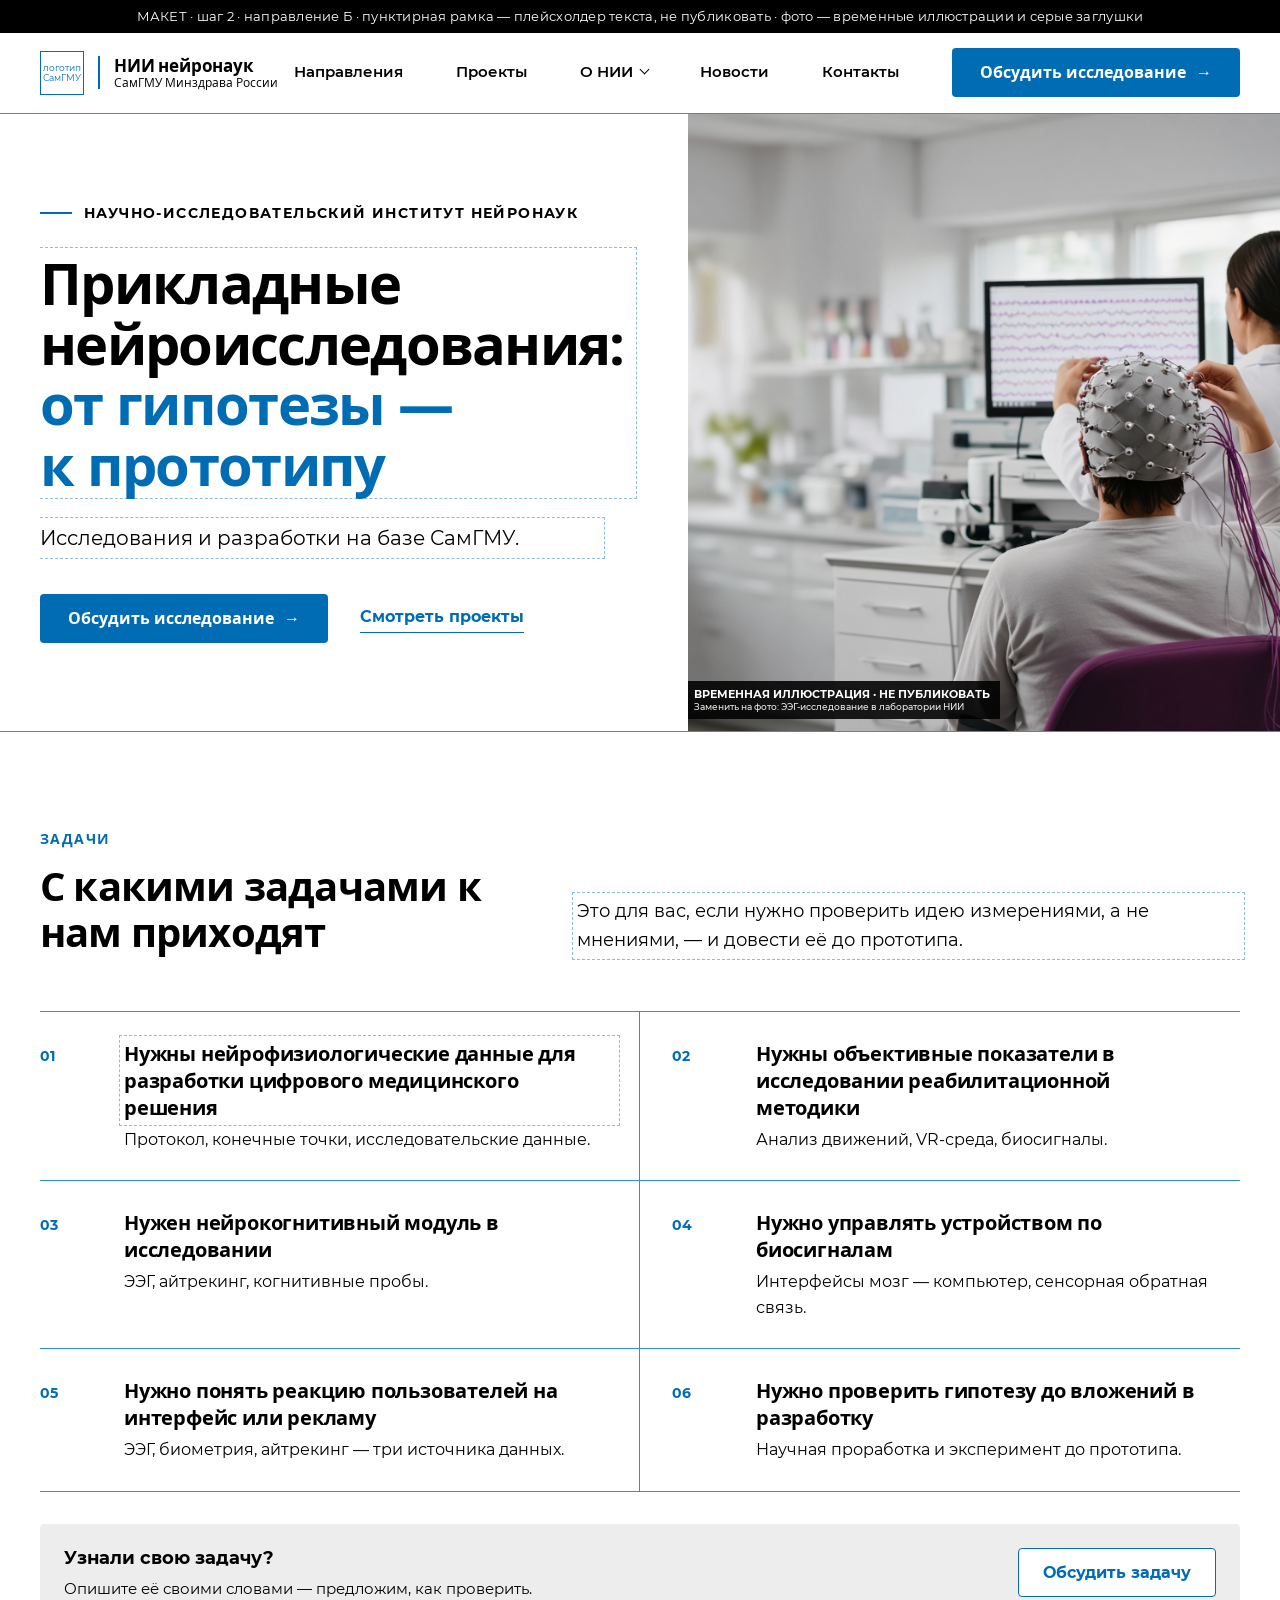
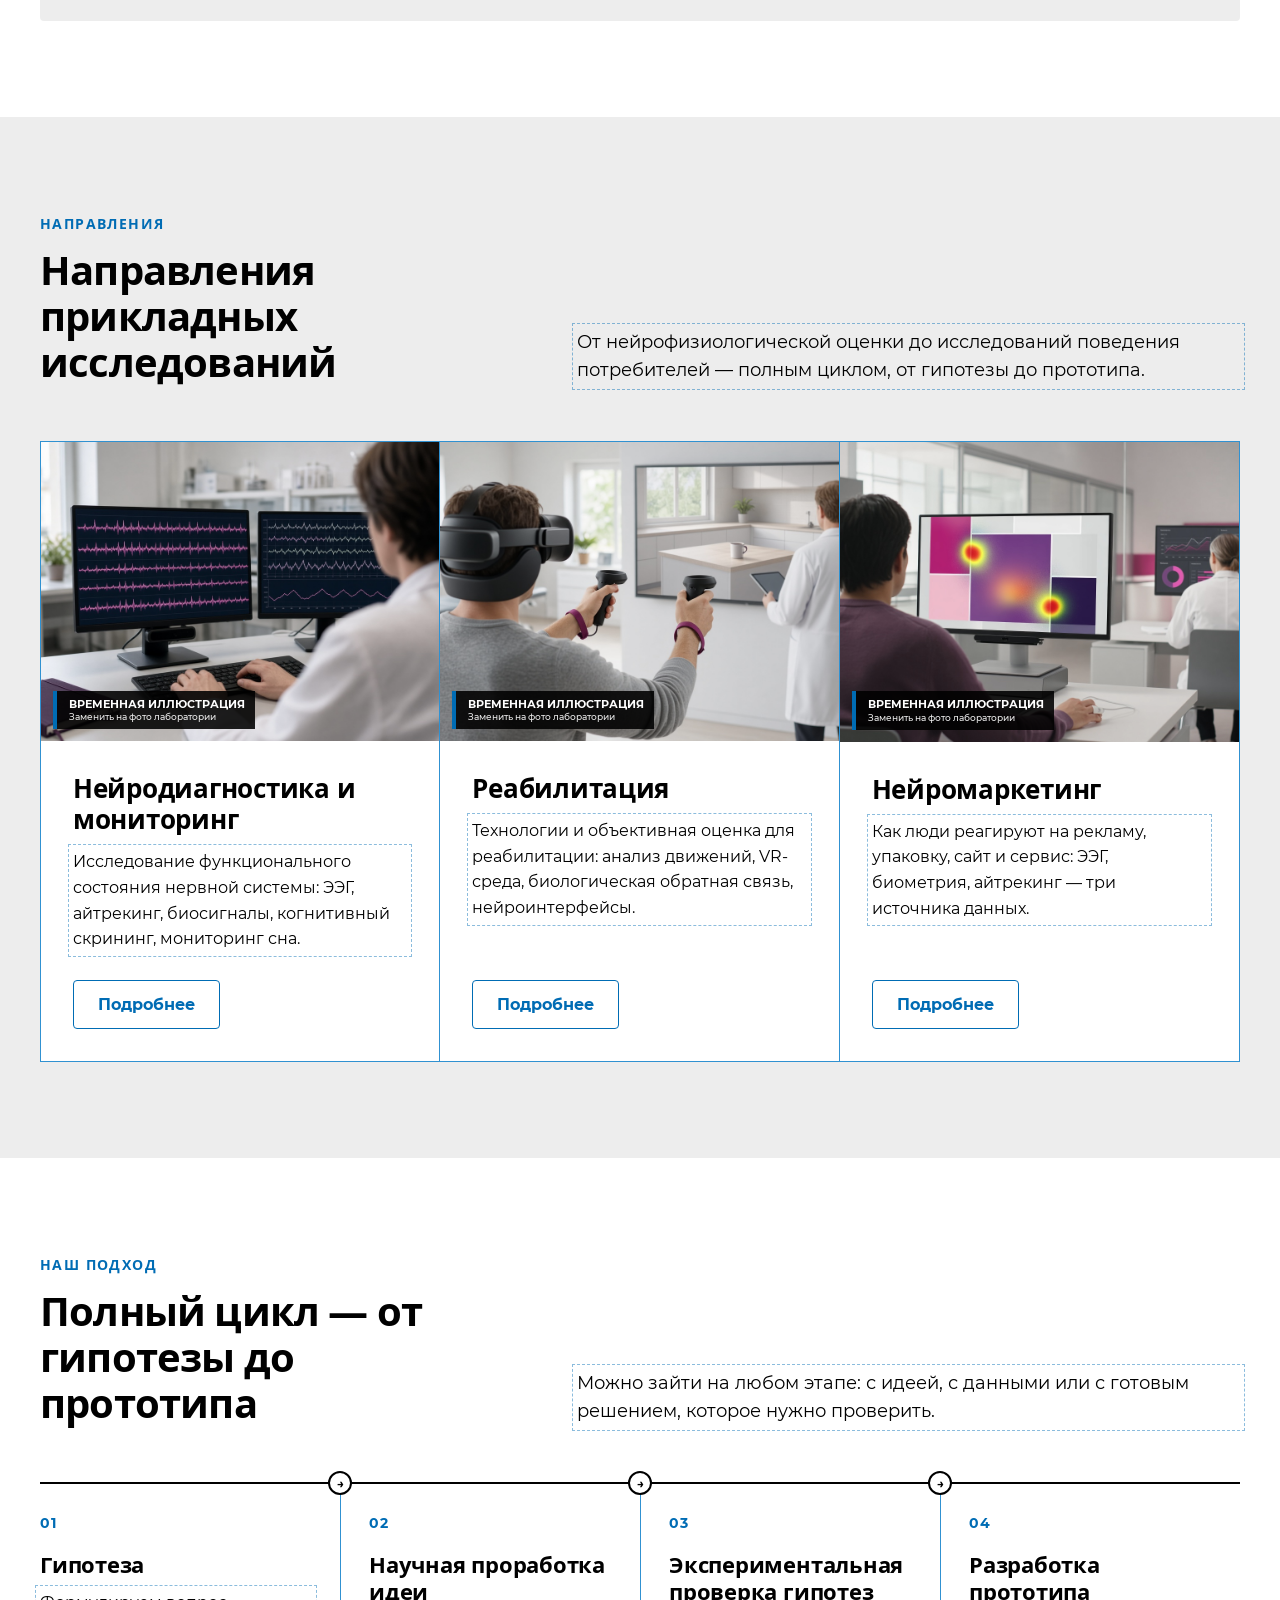
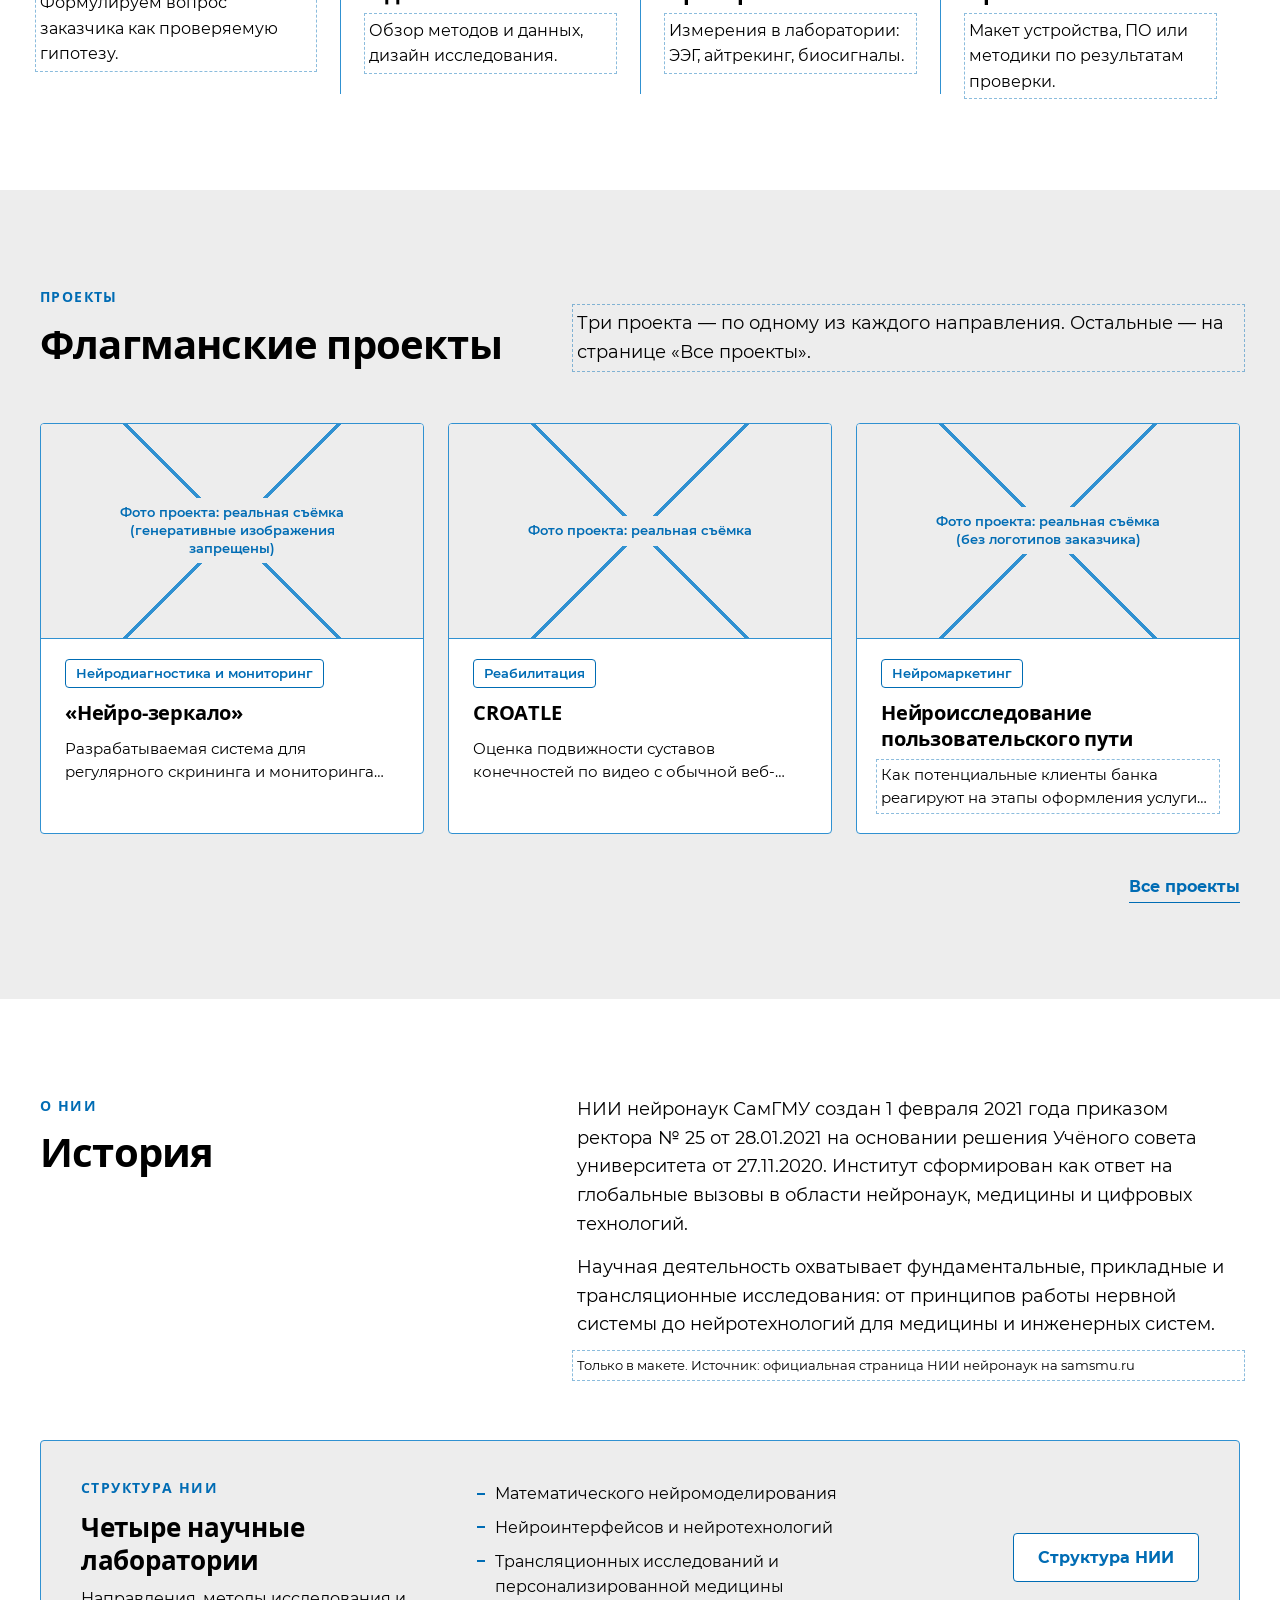
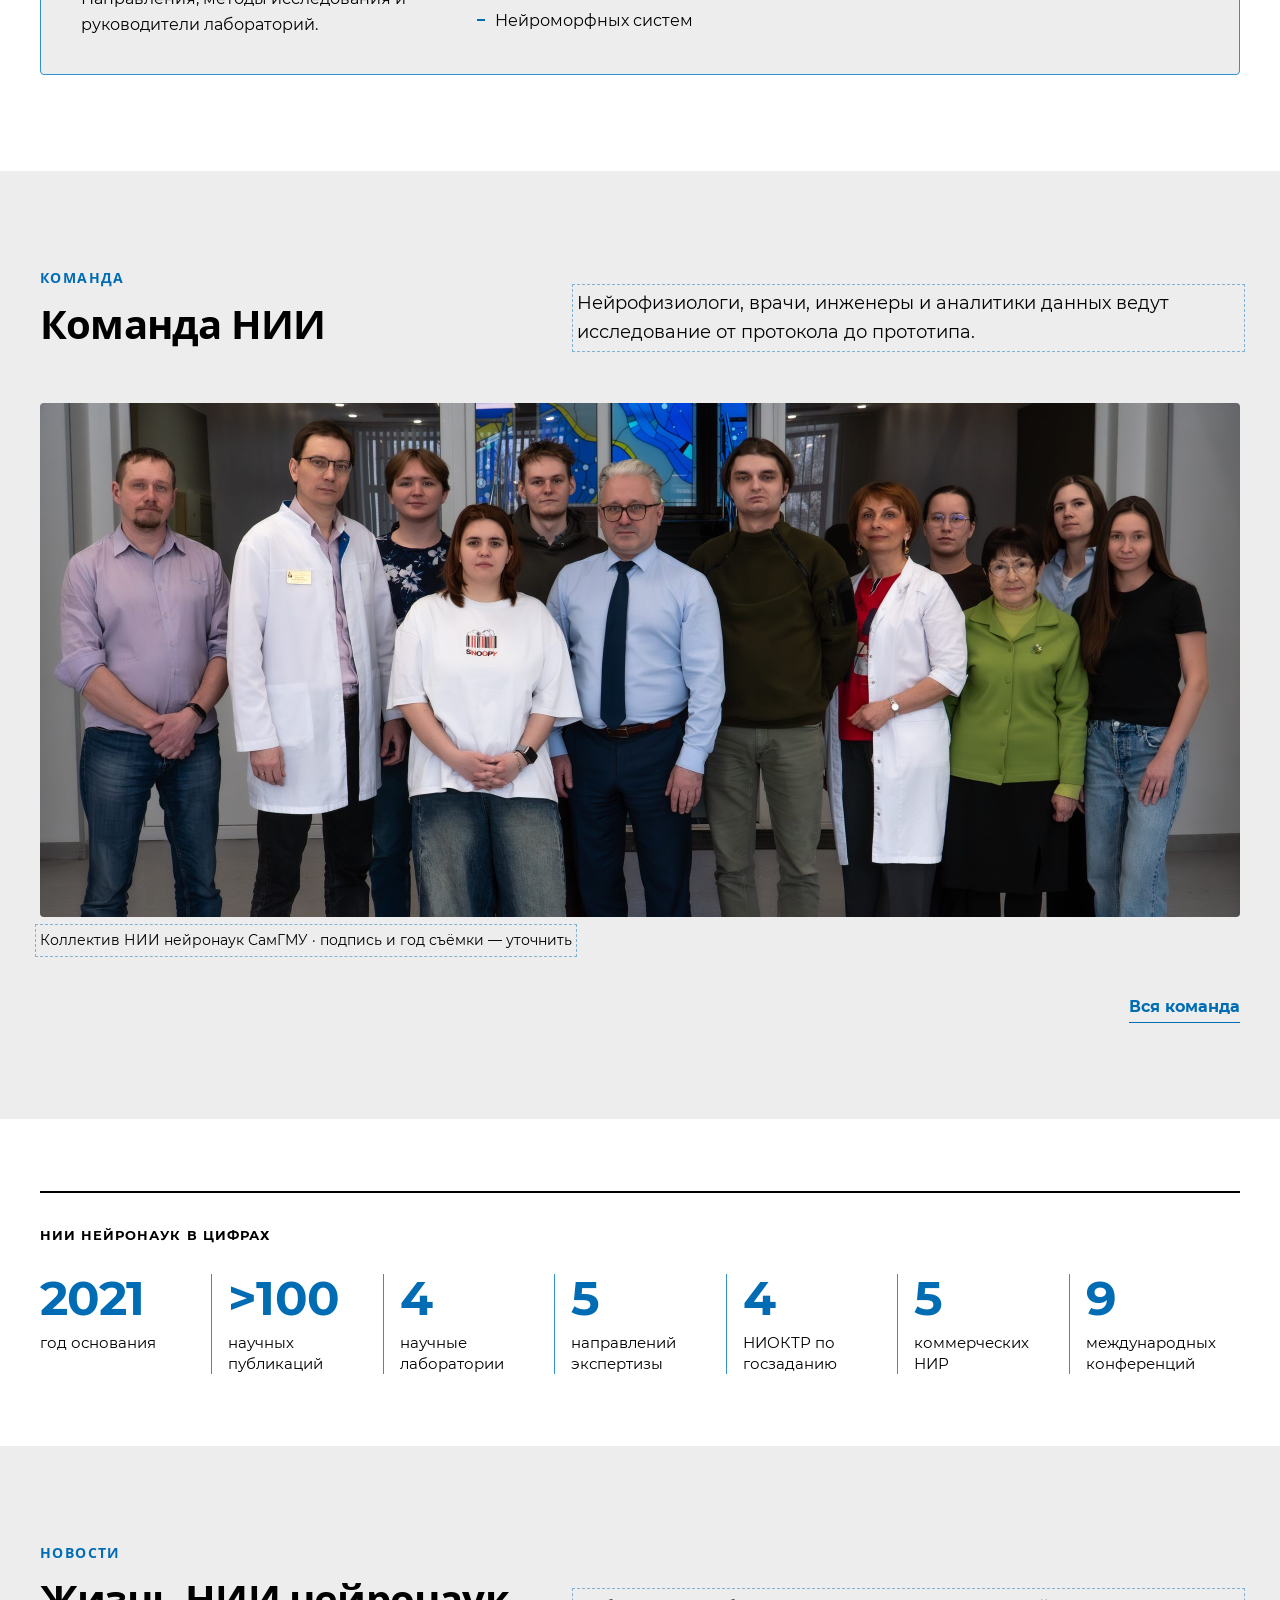
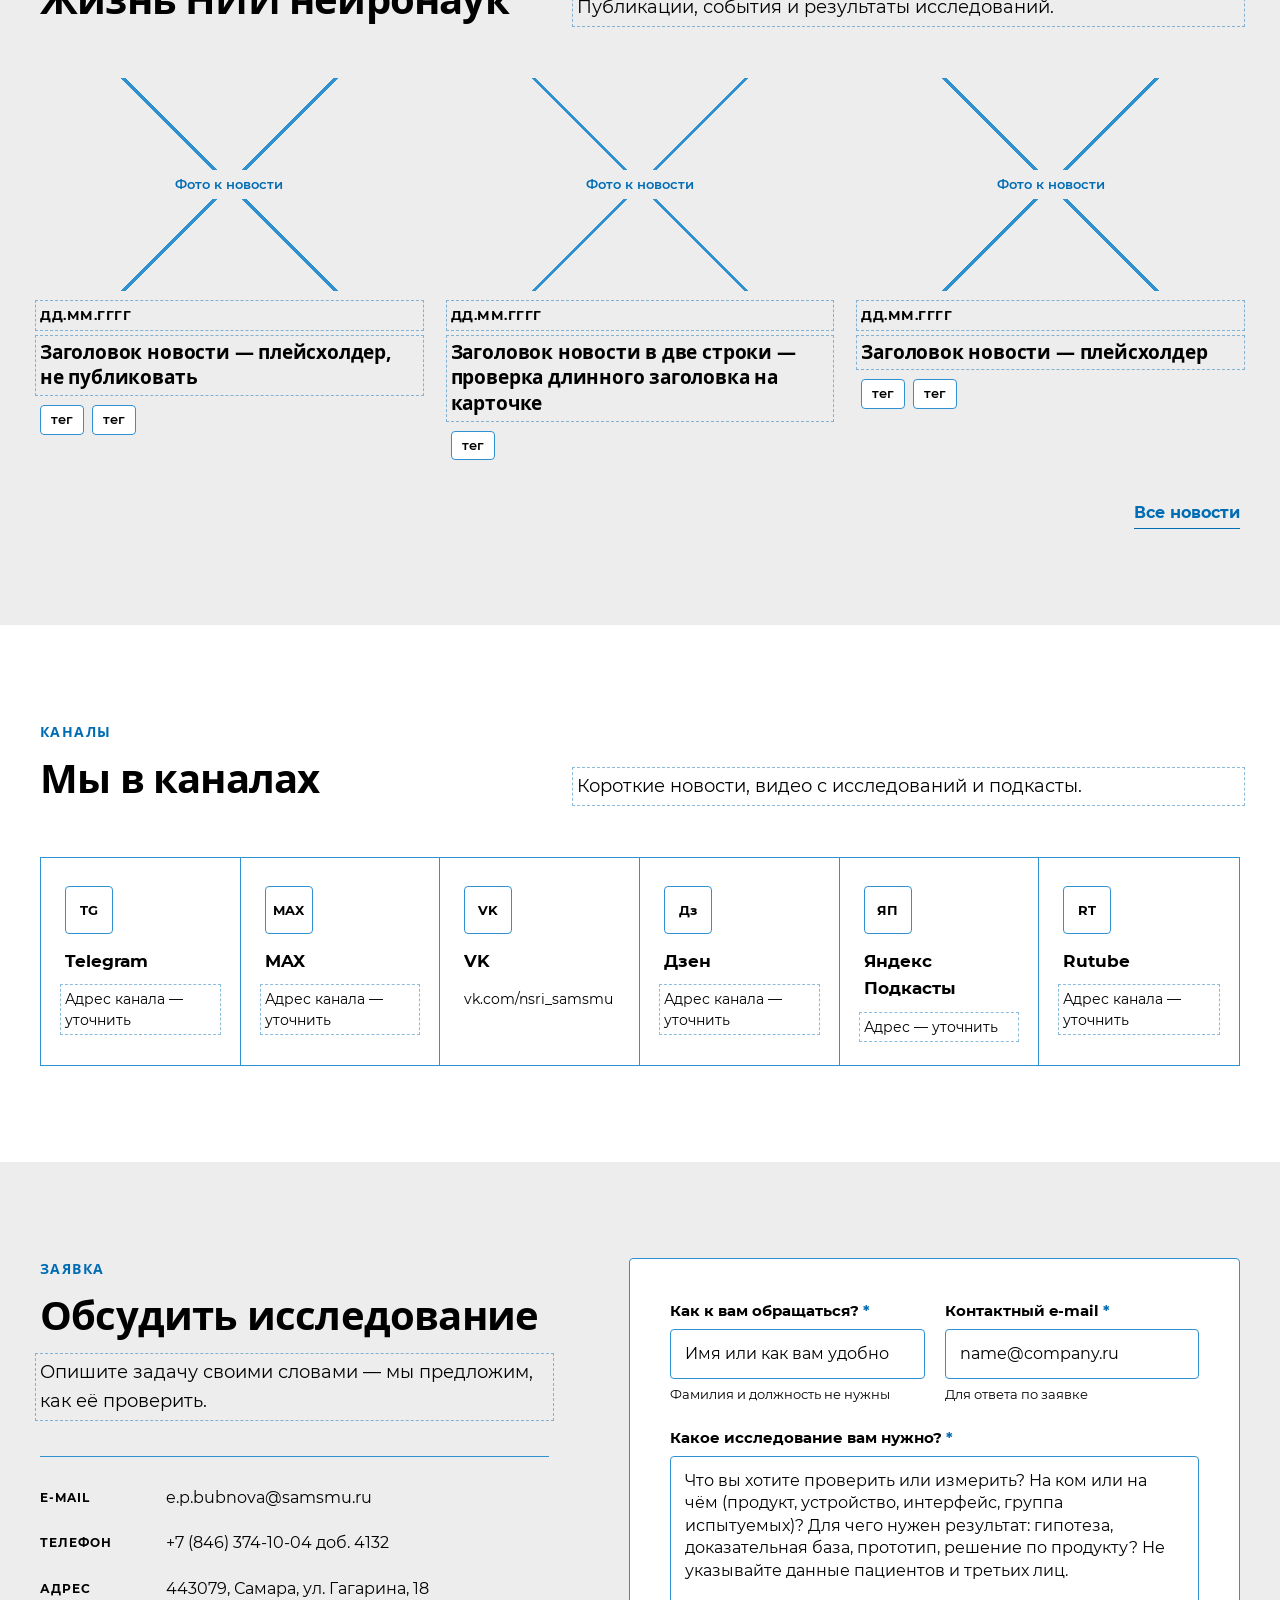
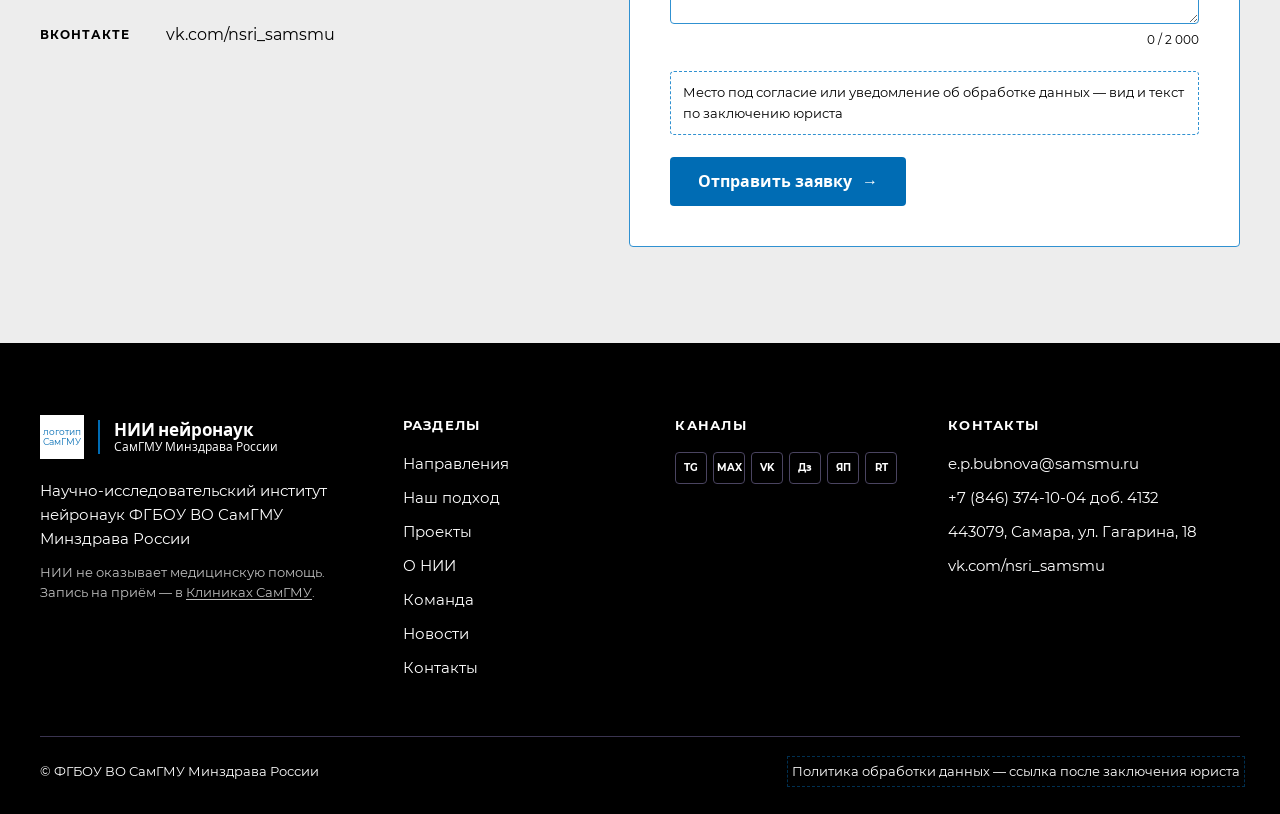
==== commit 679d6719: "Apply the SamGMU brand colors and typefaces." ====
--- a/01_главная.html
+++ b/01_главная.html
@@ -22,7 +22,7 @@
 .task { display: grid; grid-template-columns: 64px 1fr; gap: 20px; align-items: baseline; padding: 28px 24px 28px 0; border-bottom: 1px solid var(--line); }
 .task:nth-child(odd) { border-right: 1px solid var(--line); }
 .task:nth-child(even) { padding-left: 32px; }
-.task .n { font-size: 14px; font-weight: 800; color: var(--accent); }
+.task .n { font-size: 14px; font-weight: 700; color: var(--accent); }
 .task h3 { font-size: 20px; line-height: 1.35; font-weight: 700; margin-bottom: 6px; }
 .task p { font-size: 16px; color: var(--muted); }
 
@@ -41,10 +41,10 @@
 .cyc { display: grid; grid-template-columns: repeat(4, 1fr); border-top: 2px solid var(--text); }
 .cyc > div { padding: 28px 28px 0 0; position: relative; }
 .cyc > div + div { padding-left: 28px; border-left: 1px solid var(--line); }
-.cyc b { display: block; font-size: 14px; font-weight: 800; color: var(--mark); letter-spacing: .1em; margin-bottom: 16px; }
+.cyc b { display: block; font-size: 14px; font-weight: 700; color: var(--mark); letter-spacing: .1em; margin-bottom: 16px; }
 .cyc h3 { font-size: 22px; margin-bottom: 12px; }
 .cyc p { font-size: 16px; color: var(--muted); }
-.cyc .arrow { position: absolute; top: -13px; right: -12px; width: 24px; height: 24px; background: #fff; border: 2px solid var(--text); border-radius: 50%; display: grid; place-items: center; font-size: 12px; font-weight: 800; z-index: 1; }
+.cyc .arrow { position: absolute; top: -13px; right: -12px; width: 24px; height: 24px; background: #fff; border: 2px solid var(--text); border-radius: 50%; display: grid; place-items: center; font-size: 12px; font-weight: 700; z-index: 1; }
 .hist { display: grid; grid-template-columns: 1fr 1.4fr; gap: 64px; }
 .hist-intro p { font-size: 18px; color: var(--muted); }
 .hist-intro p + p { margin-top: 14px; }
@@ -66,11 +66,11 @@
 .sec-foot { display: flex; justify-content: flex-end; margin-top: 40px; }
 
 .nums { display: grid; grid-template-columns: repeat(7, 1fr); row-gap: 28px; align-items: start; border-top: 2px solid var(--text); padding-top: 32px; }
-.nums .lbl { grid-column: 1 / -1; font-size: 13px; font-weight: 800; letter-spacing: .08em; text-transform: uppercase; color: var(--muted); }
+.nums .lbl { grid-column: 1 / -1; font-size: 13px; font-weight: 700; letter-spacing: .08em; text-transform: uppercase; color: var(--muted); }
 .nums .num { padding: 0 16px; }
 .nums .num + .num { border-left: 1px solid var(--line); }
 .nums .num:nth-child(2) { padding-left: 0; }
-.nums .num b { display: block; font-size: 48px; font-weight: 800; color: var(--accent); line-height: 1; margin-bottom: 10px; letter-spacing: -.02em; white-space: nowrap; }
+.nums .num b { display: block; font-size: 48px; font-weight: 700; color: var(--accent); line-height: 1; margin-bottom: 10px; letter-spacing: -.02em; white-space: nowrap; }
 .nums .num small { display: block; font-size: 15px; line-height: 1.4; color: var(--muted); }
 .news { display: grid; grid-template-columns: repeat(3, 1fr); gap: 32px; }
 
@@ -83,7 +83,7 @@
 .cform { display: grid; grid-template-columns: 1fr 1.2fr; gap: 80px; }
 .cform .contacts { margin-top: 40px; display: grid; gap: 20px; border-top: 1px solid var(--line); padding-top: 28px; }
 .cform .contacts div { display: grid; grid-template-columns: 110px 1fr; gap: 16px; font-size: 16px; }
-.cform .contacts small { font-size: 12px; font-weight: 800; letter-spacing: .08em; text-transform: uppercase; color: var(--muted); padding-top: 3px; }
+.cform .contacts small { font-size: 12px; font-weight: 700; letter-spacing: .08em; text-transform: uppercase; color: var(--muted); padding-top: 3px; }
 .fbox { background: #fff; border: 1px solid var(--line); border-radius: var(--r); padding: 40px; display: grid; gap: 22px; }
 .fbox .row2 { display: grid; grid-template-columns: 1fr 1fr; gap: 20px; }
 .fbox .actions { display: flex; align-items: center; gap: 24px; }
--- a/b.css
+++ b/b.css
@@ -1,10 +1,16 @@
-/* Направление Б «Лабораторная строгость» — общие стили макета */
-@font-face { font-family: "Manrope"; src: url("fonts/Manrope.ttf") format("truetype"); font-weight: 200 800; }
+/* Направление Б, цвета и шрифты — руководство СамГМУ corporate_brandbook.pdf */
+@font-face { font-family: "Open Sans"; src: url("fonts/OpenSans-Regular.ttf") format("truetype"); font-weight: 400; font-style: normal; }
+@font-face { font-family: "Open Sans"; src: url("fonts/OpenSans-Bold.ttf") format("truetype"); font-weight: 700; font-style: normal; }
+@font-face { font-family: "Montserrat"; src: url("fonts/Montserrat-Regular.ttf") format("truetype"); font-weight: 400; font-style: normal; }
+@font-face { font-family: "Montserrat"; src: url("fonts/Montserrat-Medium.ttf") format("truetype"); font-weight: 500; font-style: normal; }
+@font-face { font-family: "Montserrat"; src: url("fonts/Montserrat-SemiBold.ttf") format("truetype"); font-weight: 600; font-style: normal; }
+@font-face { font-family: "Montserrat"; src: url("fonts/Montserrat-Bold.ttf") format("truetype"); font-weight: 700; font-style: normal; }
 :root {
-  --bg: #FFFFFF; --band: #F4F1F7; --text: #1C1830; --muted: #55506A;
-  --accent: #5B2A86; --accent-hover: #472069; --mark: #C2185B; --line: #D9D3E0;
-  --field: #8A8499; --error: #B3261E; --error-bg: #FDF1F0; --disabled: #A39DB0; --disabled-bg: #EFECF2;
-  --foot: #1C1830; --foot-text: #C9C3D3; --ph: #E9E5EE;
+  --bg: #FFFFFF; --band: #EDEDED; --text: #000000; --muted: #000000;
+  --accent: #006CB4; --accent-hover: #004E82; --mark: #006CB4; --line: #3091D1;
+  --accent-2: #3091D1;
+  --field: #3091D1; --error: #B3261E; --error-bg: #FDF1F0; --disabled: #006CB4; --disabled-bg: #EDEDED;
+  --foot: #000000; --foot-text: #FFFFFF; --ph: #EDEDED;
   --r: 4px;
 }
 * { box-sizing: border-box; margin: 0; padding: 0; }
@@ -20,26 +26,27 @@
 section[id], footer[id] { scroll-margin-top: 80px; }
 .art section[id] { scroll-margin-top: 104px; }
 @media (max-width: 767px) { section[id], footer[id], .art section[id] { scroll-margin-top: 64px; } }
-body { font-family: "Manrope", sans-serif; background: var(--bg); color: var(--text); font-size: 18px; line-height: 1.6; -webkit-font-smoothing: antialiased; }
+body { font-family: "Montserrat", sans-serif; background: var(--bg); color: var(--text); font-size: 18px; line-height: 1.6; -webkit-font-smoothing: antialiased; }
+h1, h2, h3, .logo-name, .sec-num, .btn, .btn-sec { font-family: "Open Sans", sans-serif; }
 a { color: inherit; text-decoration: none; }
 .wrap { max-width: 1280px; margin: 0 auto; padding: 0 40px; }
 
 .mock { background: var(--text); color: #fff; font-size: 13px; text-align: center; padding: 6px 12px; letter-spacing: .02em; }
-.ph { outline: 1.5px dashed rgba(91,42,134,.45); outline-offset: 4px; }
+.ph { outline: 1.5px dashed rgba(0,108,180,.45); outline-offset: 4px; }
 .imgw { position: relative; overflow: hidden; }
 .imgw img { display: block; width: 100%; object-fit: cover; }
-.tmp { position: absolute; left: 12px; bottom: 12px; background: rgba(28,24,48,.88); color: #fff; font-size: 11px; font-weight: 700; line-height: 1.3; padding: 6px 10px 6px 12px; border-left: 4px solid var(--mark); }
-.tmp small { display: block; font-weight: 500; color: #F4F1F7; }
-.photo-ph { background: var(--ph); display: grid; place-items: center; text-align: center; color: var(--muted); font-size: 13px; font-weight: 600; line-height: 1.35; padding: 16px; aspect-ratio: 16/9;
-  background-image: linear-gradient(135deg, transparent 49.6%, #DAD4E2 49.6%, #DAD4E2 50.4%, transparent 50.4%), linear-gradient(45deg, transparent 49.6%, #DAD4E2 49.6%, #DAD4E2 50.4%, transparent 50.4%); }
+.tmp { position: absolute; left: 12px; bottom: 12px; background: rgba(0,0,0,.88); color: #fff; font-size: 11px; font-weight: 700; line-height: 1.3; padding: 6px 10px 6px 12px; border-left: 4px solid var(--mark); }
+.tmp small { display: block; font-weight: 500; color: #EDEDED; }
+.photo-ph { background: var(--ph); display: grid; place-items: center; text-align: center; color: var(--accent); font-size: 13px; font-weight: 600; line-height: 1.35; padding: 16px; aspect-ratio: 16/9;
+  background-image: linear-gradient(135deg, transparent 49.6%, #3091D1 49.6%, #3091D1 50.4%, transparent 50.4%), linear-gradient(45deg, transparent 49.6%, #3091D1 49.6%, #3091D1 50.4%, transparent 50.4%); }
 .photo-ph span { background: var(--ph); padding: 6px 10px; max-width: 80%; }
 
 /* Хедер */
 header { position: sticky; top: 0; z-index: 5; background: rgba(255,255,255,.96); border-bottom: 1px solid var(--line); }
 .hd { display: flex; align-items: center; gap: 16px; height: 80px; white-space: nowrap; }
 .logo { display: flex; align-items: center; gap: 14px; }
-.logo-samsmu { width: 44px; height: 44px; border: 1.5px dashed var(--muted); display: grid; place-items: center; font-size: 9px; color: var(--muted); text-align: center; line-height: 1.1; flex: none; }
-.logo-name { font-weight: 800; font-size: 17px; line-height: 1.15; letter-spacing: -.01em; padding-left: 14px; border-left: 2px solid var(--mark); }
+.logo-samsmu { width: 44px; height: 44px; background: #fff; border: 1px solid var(--accent); display: grid; place-items: center; font-size: 9px; color: var(--accent); text-align: center; line-height: 1.1; flex: none; }
+.logo-name { font-weight: 700; font-size: 17px; line-height: 1.15; letter-spacing: -.01em; padding-left: 14px; border-left: 2px solid var(--accent); }
 .logo-name small { display: block; font-weight: 500; font-size: 12px; color: var(--muted); letter-spacing: 0; }
 nav { display: flex; gap: 12px; font-size: 15px; font-weight: 600; }
 .hd .chs { display: none; }
@@ -56,7 +63,7 @@
 @media (max-width: 1199px) {
   #menu, .hd-right > .btn { display: none; }
   .burger { display: grid; }
-  #menu.open { display: flex; flex-direction: column; gap: 0; position: absolute; left: 0; right: 0; top: 100%; background: #fff; border-bottom: 1px solid var(--line); padding: 8px 20px 20px; box-shadow: 0 12px 24px rgba(28,24,48,.08); z-index: 6; }
+  #menu.open { display: flex; flex-direction: column; gap: 0; position: absolute; left: 0; right: 0; top: 100%; background: #fff; border-bottom: 1px solid var(--line); padding: 8px 20px 20px; box-shadow: 0 12px 24px rgba(0,0,0,.08); z-index: 6; }
   #menu.open a { padding: 14px 0; border-bottom: 1px solid var(--line); font-size: 17px; }
   #menu.open a.on { border-bottom-color: var(--line); color: var(--accent); }
   #menu.open .nav-cta { display: inline-flex; margin-top: 16px; padding: 16px 24px; border-bottom: 0; color: #fff; }
@@ -70,11 +77,11 @@
 
 /* Иконки каналов: временные монограммы до получения официальных знаков платформ */
 .chs { display: flex; gap: 6px; }
-.chi { width: 32px; height: 32px; border: 1px solid var(--line); border-radius: var(--r); display: grid; place-items: center; font-size: 10px; font-weight: 800; color: var(--accent); background: #fff; flex: none; }
+.chi { width: 32px; height: 32px; border: 1px solid var(--line); border-radius: var(--r); display: grid; place-items: center; font-size: 10px; font-weight: 700; color: var(--accent); background: #fff; flex: none; }
 .chi.lg { width: 48px; height: 48px; font-size: 13px; }
 
 /* Кнопки */
-.btn { display: inline-flex; align-items: center; justify-content: center; gap: 10px; background: var(--accent); color: #fff; font-family: inherit; font-weight: 700; font-size: 16px; line-height: 1.2; padding: 15px 28px; border: 0; border-radius: var(--r); cursor: pointer; transition: background .2s; }
+.btn { display: inline-flex; align-items: center; justify-content: center; gap: 10px; background: var(--accent); color: #fff; font-family: "Open Sans", sans-serif; font-weight: 700; font-size: 16px; line-height: 1.2; padding: 15px 28px; border: 0; border-radius: var(--r); cursor: pointer; transition: background .2s; }
 .btn, .btn-sec { white-space: nowrap; }
 .btn::after { content: "→"; }
 .btn:hover, .btn.is-hover { background: var(--accent-hover); }
@@ -92,9 +99,9 @@
 section.block { padding: 96px 0; }
 .band { background: var(--band); }
 .sec-head { display: grid; grid-template-columns: 1fr 1.4fr; gap: 64px; align-items: end; margin-bottom: 56px; }
-.sec-num { font-size: 14px; font-weight: 800; color: var(--mark); letter-spacing: .1em; margin-bottom: 12px; text-transform: uppercase; }h1 { font-size: 56px; line-height: 1.08; font-weight: 800; letter-spacing: -.03em; }
-h2 { font-size: 40px; line-height: 1.15; font-weight: 800; letter-spacing: -.02em; }
-h3 { font-size: 24px; line-height: 1.25; font-weight: 800; letter-spacing: -.01em; }
+.sec-num { font-size: 14px; font-weight: 700; color: var(--accent); letter-spacing: .1em; margin-bottom: 12px; text-transform: uppercase; }h1 { font-size: 56px; line-height: 1.08; font-weight: 700; letter-spacing: -.03em; }
+h2 { font-size: 40px; line-height: 1.15; font-weight: 700; letter-spacing: -.02em; }
+h3 { font-size: 24px; line-height: 1.25; font-weight: 700; letter-spacing: -.01em; }
 .sub { font-size: 18px; color: var(--muted); }
 .eyebrow { display: flex; align-items: center; gap: 12px; font-size: 14px; font-weight: 700; color: var(--muted); text-transform: uppercase; letter-spacing: .1em; }
 .eyebrow::before { content: ""; width: 32px; height: 2px; background: var(--mark); }
@@ -105,7 +112,7 @@
 .tag.dir { border-color: var(--accent); color: var(--accent); }
 .tag.is-hover { background: var(--band); color: var(--text); }
 .tag.is-on { background: var(--accent); border-color: var(--accent); color: #fff; }
-.status { display: inline-flex; align-items: center; gap: 8px; font-size: 12px; font-weight: 800; letter-spacing: .08em; text-transform: uppercase; color: var(--text); }
+.status { display: inline-flex; align-items: center; gap: 8px; font-size: 12px; font-weight: 700; letter-spacing: .08em; text-transform: uppercase; color: var(--text); }
 .status::before { content: ""; width: 8px; height: 8px; border-radius: 50%; background: var(--mark); }
 .status.done::before { background: var(--accent); }
 .status.ph-st { color: var(--muted); }
@@ -136,7 +143,7 @@
 .ncard:hover h3, .ncard.is-hover h3 { color: var(--accent); }
 /* Краткая суть: поверх обложки при наведении и фокусе; на тач-экранах — текстом под заголовком */
 .nc-media { position: relative; border-radius: var(--r); overflow: hidden; }
-.nc-sum { position: absolute; inset: 0; background: rgba(28,24,48,.97); color: #fff; padding: 20px 22px; display: flex; flex-direction: column; justify-content: space-between; gap: 12px; opacity: 0; transform: translateY(8px); transition: opacity .2s, transform .2s; }
+.nc-sum { position: absolute; inset: 0; background: rgba(0,0,0,.97); color: #fff; padding: 20px 22px; display: flex; flex-direction: column; justify-content: space-between; gap: 12px; opacity: 0; transform: translateY(8px); transition: opacity .2s, transform .2s; }
 .nc-sum p { font-size: 15px; line-height: 1.5; display: -webkit-box; -webkit-line-clamp: 5; -webkit-box-orient: vertical; overflow: hidden; }
 .nc-sum .more-l { font-size: 14px; font-weight: 700; color: #fff; align-self: flex-start; border-bottom: 1.5px solid var(--mark); padding-bottom: 2px; }
 .ncard:hover .nc-sum, .ncard:focus-visible .nc-sum, .ncard.is-hover .nc-sum { opacity: 1; transform: none; }
@@ -156,7 +163,7 @@
 .inp { font-family: inherit; font-size: 16px; color: var(--text); background: #fff; border: 1.5px solid var(--field); border-radius: var(--r); padding: 13px 14px; width: 100%; line-height: 1.4; }
 .inp::placeholder { color: var(--muted); }
 textarea.inp { min-height: 168px; resize: vertical; }
-.inp:focus, .inp.is-focus { outline: none; border-color: var(--accent); box-shadow: 0 0 0 3px rgba(91,42,134,.22); }
+.inp:focus, .inp.is-focus { outline: none; border-color: var(--accent); box-shadow: 0 0 0 3px rgba(0,108,180,.22); }
 .inp.is-error { border-color: var(--error); background: var(--error-bg); }
 .inp.is-disabled { background: var(--disabled-bg); border-color: var(--disabled-bg); color: var(--disabled); }
 .err { font-size: 13px; font-weight: 700; color: var(--error); display: flex; gap: 6px; align-items: baseline; }
@@ -169,8 +176,8 @@
 html.modal-open { overflow: hidden; }
 .modal { position: fixed; inset: 0; z-index: 50; display: grid; place-items: center; padding: 24px; }
 .modal[hidden] { display: none; }
-.modal-ov { position: absolute; inset: 0; background: rgba(28,24,48,.62); }
-.modal-box { position: relative; background: #fff; border-radius: var(--r); width: min(720px, 100%); max-height: calc(100vh - 48px); overflow: auto; padding: 40px; box-shadow: 0 24px 64px rgba(28,24,48,.3); }
+.modal-ov { position: absolute; inset: 0; background: rgba(0,0,0,.62); }
+.modal-box { position: relative; background: #fff; border-radius: var(--r); width: min(720px, 100%); max-height: calc(100vh - 48px); overflow: auto; padding: 40px; box-shadow: 0 24px 64px rgba(0,0,0,.3); }
 .modal-x { position: absolute; top: 12px; right: 12px; width: 44px; height: 44px; border: 0; background: transparent; font-family: inherit; font-size: 30px; line-height: 1; color: var(--text); border-radius: var(--r); cursor: pointer; }
 .modal-x:hover { background: var(--band); }
 .modal-x:focus-visible { outline: 3px solid var(--mark); outline-offset: 2px; }
@@ -184,8 +191,8 @@
 .mf-actions { display: flex; align-items: center; gap: 20px; }
 .mf-ok { display: grid; gap: 16px; justify-items: start; }
 .mf-ok[hidden] { display: none; }
-.mf-ok .mark { width: 56px; height: 56px; border-radius: 50%; background: var(--accent); color: #fff; display: grid; place-items: center; font-size: 28px; font-weight: 800; }
-.mf-ok .num small { display: block; font-size: 12px; font-weight: 800; letter-spacing: .08em; text-transform: uppercase; color: var(--muted); }
+.mf-ok .mark { width: 56px; height: 56px; border-radius: 50%; background: var(--accent); color: #fff; display: grid; place-items: center; font-size: 28px; font-weight: 700; }
+.mf-ok .num small { display: block; font-size: 12px; font-weight: 700; letter-spacing: .08em; text-transform: uppercase; color: var(--muted); }
 .mf-ok .num b { font-size: 22px; }
 .mf-ok p { font-size: 16px; color: var(--muted); }
 @media (max-width: 767px) {
@@ -200,9 +207,9 @@
 footer { background: var(--foot); color: var(--foot-text); padding: 72px 0 32px; font-size: 15px; }
 footer .logo-name { color: #fff; }
 footer .logo-name small { color: var(--foot-text); }
-footer .logo-samsmu { border-color: var(--foot-text); color: var(--foot-text); }
+footer .logo-samsmu { background: #fff; border-color: #fff; color: var(--accent); }
 .ft { display: grid; grid-template-columns: 1.4fr 1fr 1fr 1.3fr; gap: 48px; }
-.ft h4 { color: #fff; font-size: 13px; font-weight: 800; letter-spacing: .1em; text-transform: uppercase; margin-bottom: 16px; }
+.ft h4 { color: #fff; font-size: 13px; font-weight: 700; letter-spacing: .1em; text-transform: uppercase; margin-bottom: 16px; }
 .ft ul { list-style: none; display: grid; gap: 10px; }
 .ft a:hover { color: #fff; }
 footer .chi { background: transparent; border-color: #4A4460; color: #fff; }
@@ -213,7 +220,7 @@
   .wrap { padding: 0 20px; }
   #menu, .hd .chs, .hd-right > .btn { display: none; }
   .burger { display: grid; }
-  #menu.open { display: flex; flex-direction: column; gap: 0; position: absolute; left: 0; right: 0; top: 100%; background: #fff; border-bottom: 1px solid var(--line); padding: 8px 20px 20px; box-shadow: 0 12px 24px rgba(28,24,48,.08); }
+  #menu.open { display: flex; flex-direction: column; gap: 0; position: absolute; left: 0; right: 0; top: 100%; background: #fff; border-bottom: 1px solid var(--line); padding: 8px 20px 20px; box-shadow: 0 12px 24px rgba(0,0,0,.08); }
   #menu.open a { padding: 14px 0; border-bottom: 1px solid var(--line); font-size: 17px; }
   #menu.open a.on { border-bottom-color: var(--line); color: var(--accent); }
   #menu.open .nav-cta { display: inline-flex; margin-top: 16px; padding: 16px 24px; border-bottom: 0; color: #fff; }
@@ -244,7 +251,7 @@
 /* «О НИИ» с подменю */
 .has-sub { position: relative; display: flex; align-items: center; }
 .has-sub > .sub-t::after { content: ""; display: inline-block; width: 6px; height: 6px; border-right: 1.5px solid currentColor; border-bottom: 1.5px solid currentColor; transform: rotate(45deg); margin: 0 0 4px 8px; }
-.nav-sub { display: none; position: absolute; top: 100%; left: -16px; min-width: 220px; background: #fff; border: 1px solid var(--line); border-radius: var(--r); box-shadow: 0 12px 24px rgba(28,24,48,.08); padding: 8px 0; z-index: 7; }
+.nav-sub { display: none; position: absolute; top: 100%; left: -16px; min-width: 220px; background: #fff; border: 1px solid var(--line); border-radius: var(--r); box-shadow: 0 12px 24px rgba(0,0,0,.08); padding: 8px 0; z-index: 7; }
 .has-sub:hover .nav-sub, .has-sub:focus-within .nav-sub { display: grid; }
 nav .nav-sub a { padding: 10px 16px; border-bottom: 0; font-weight: 500; white-space: nowrap; }
 nav .nav-sub a:hover, nav .nav-sub a.on { color: var(--accent); background: var(--band); }
@@ -291,7 +298,7 @@
   .toc-m { display: block; border: 1px solid var(--line); border-radius: var(--r); background: var(--band); }
   .toc-m summary { padding: 14px 16px; font-weight: 700; cursor: pointer; min-height: 44px; }
   .toc-m nav a { display: block; padding: 12px 16px; border-top: 1px solid var(--line); font-weight: 600; }
-  .to-top.show { display: inline-flex; position: fixed; right: 16px; bottom: 16px; z-index: 20; align-items: center; gap: 6px; padding: 12px 16px; min-height: 44px; background: #fff; color: var(--accent); font-weight: 700; font-size: 15px; border: 1.5px solid var(--accent); border-radius: var(--r); box-shadow: 0 6px 16px rgba(28,24,48,.12); }
+  .to-top.show { display: inline-flex; position: fixed; right: 16px; bottom: 16px; z-index: 20; align-items: center; gap: 6px; padding: 12px 16px; min-height: 44px; background: #fff; color: var(--accent); font-weight: 700; font-size: 15px; border: 1.5px solid var(--accent); border-radius: var(--r); box-shadow: 0 6px 16px rgba(0,0,0,.12); }
   .to-top.show::before { content: "↑"; }
 
   /* капс-метки на телефоне не меньше 13 px */
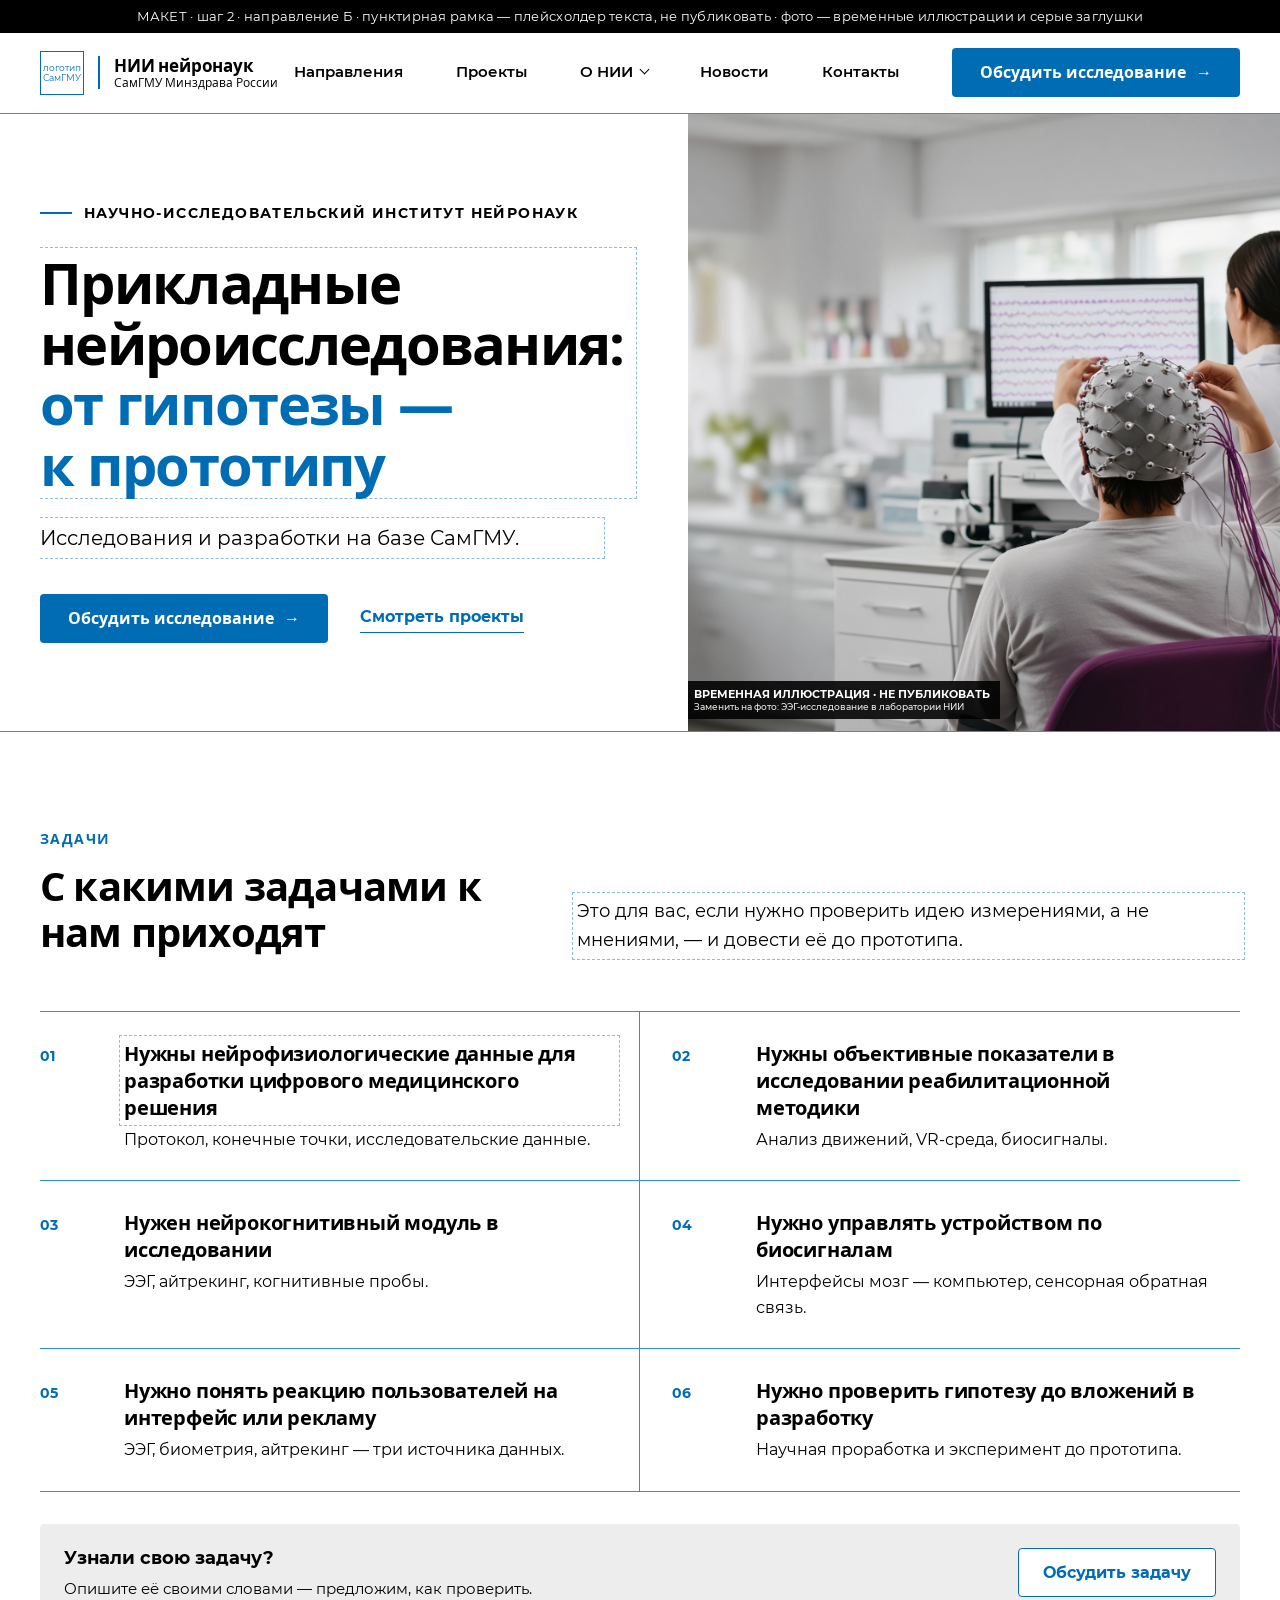
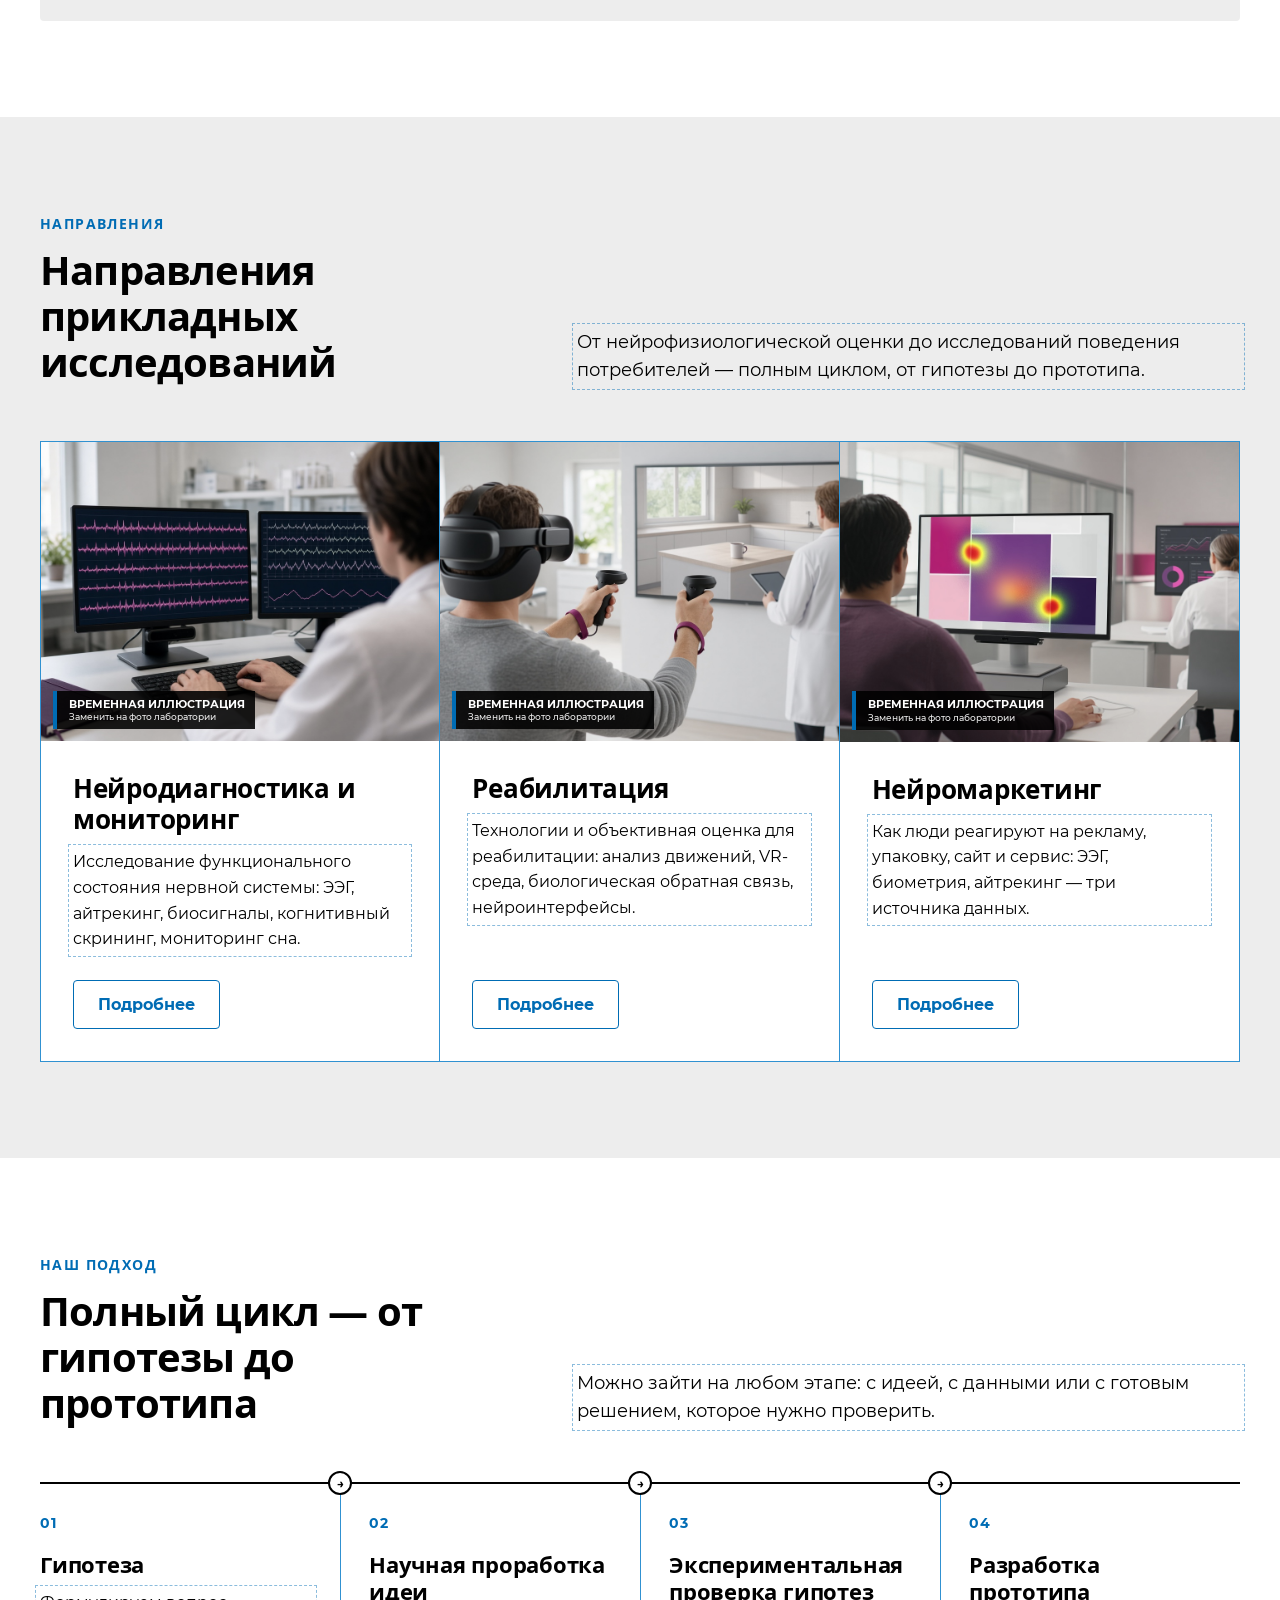
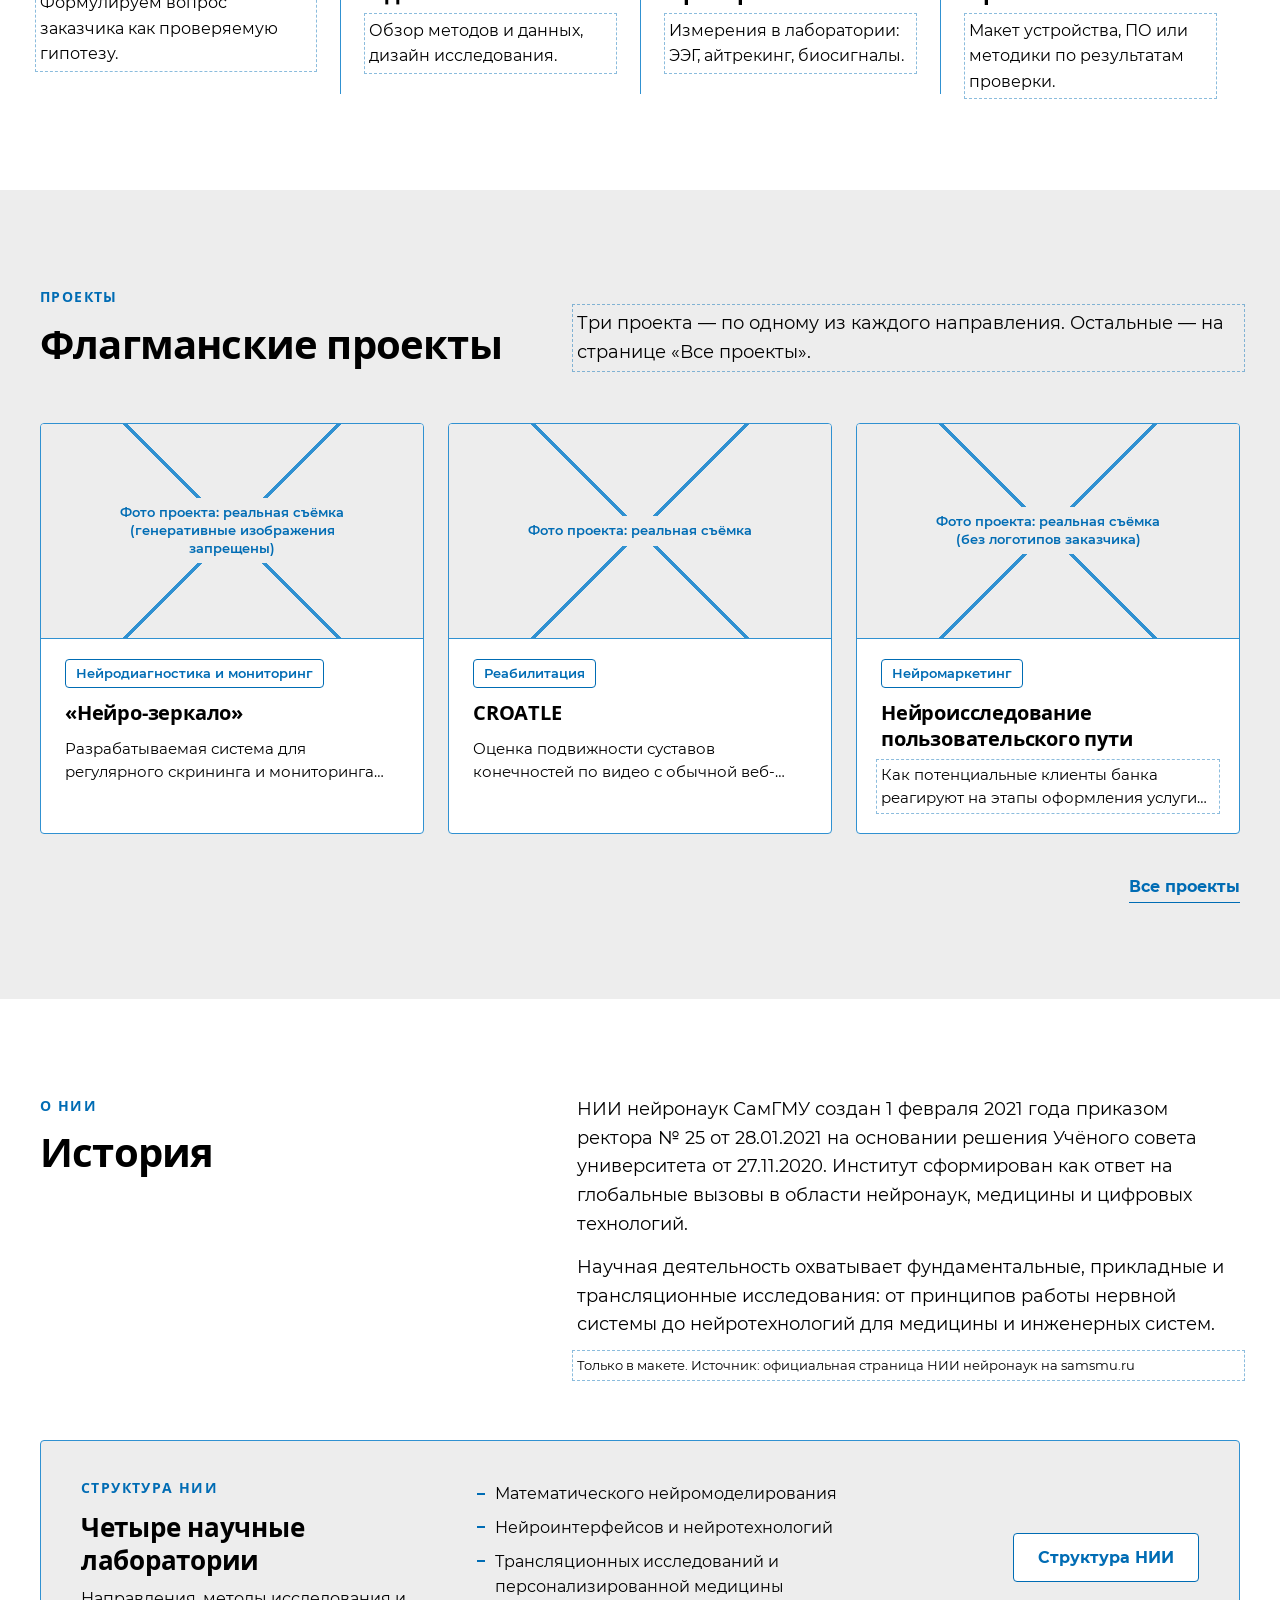
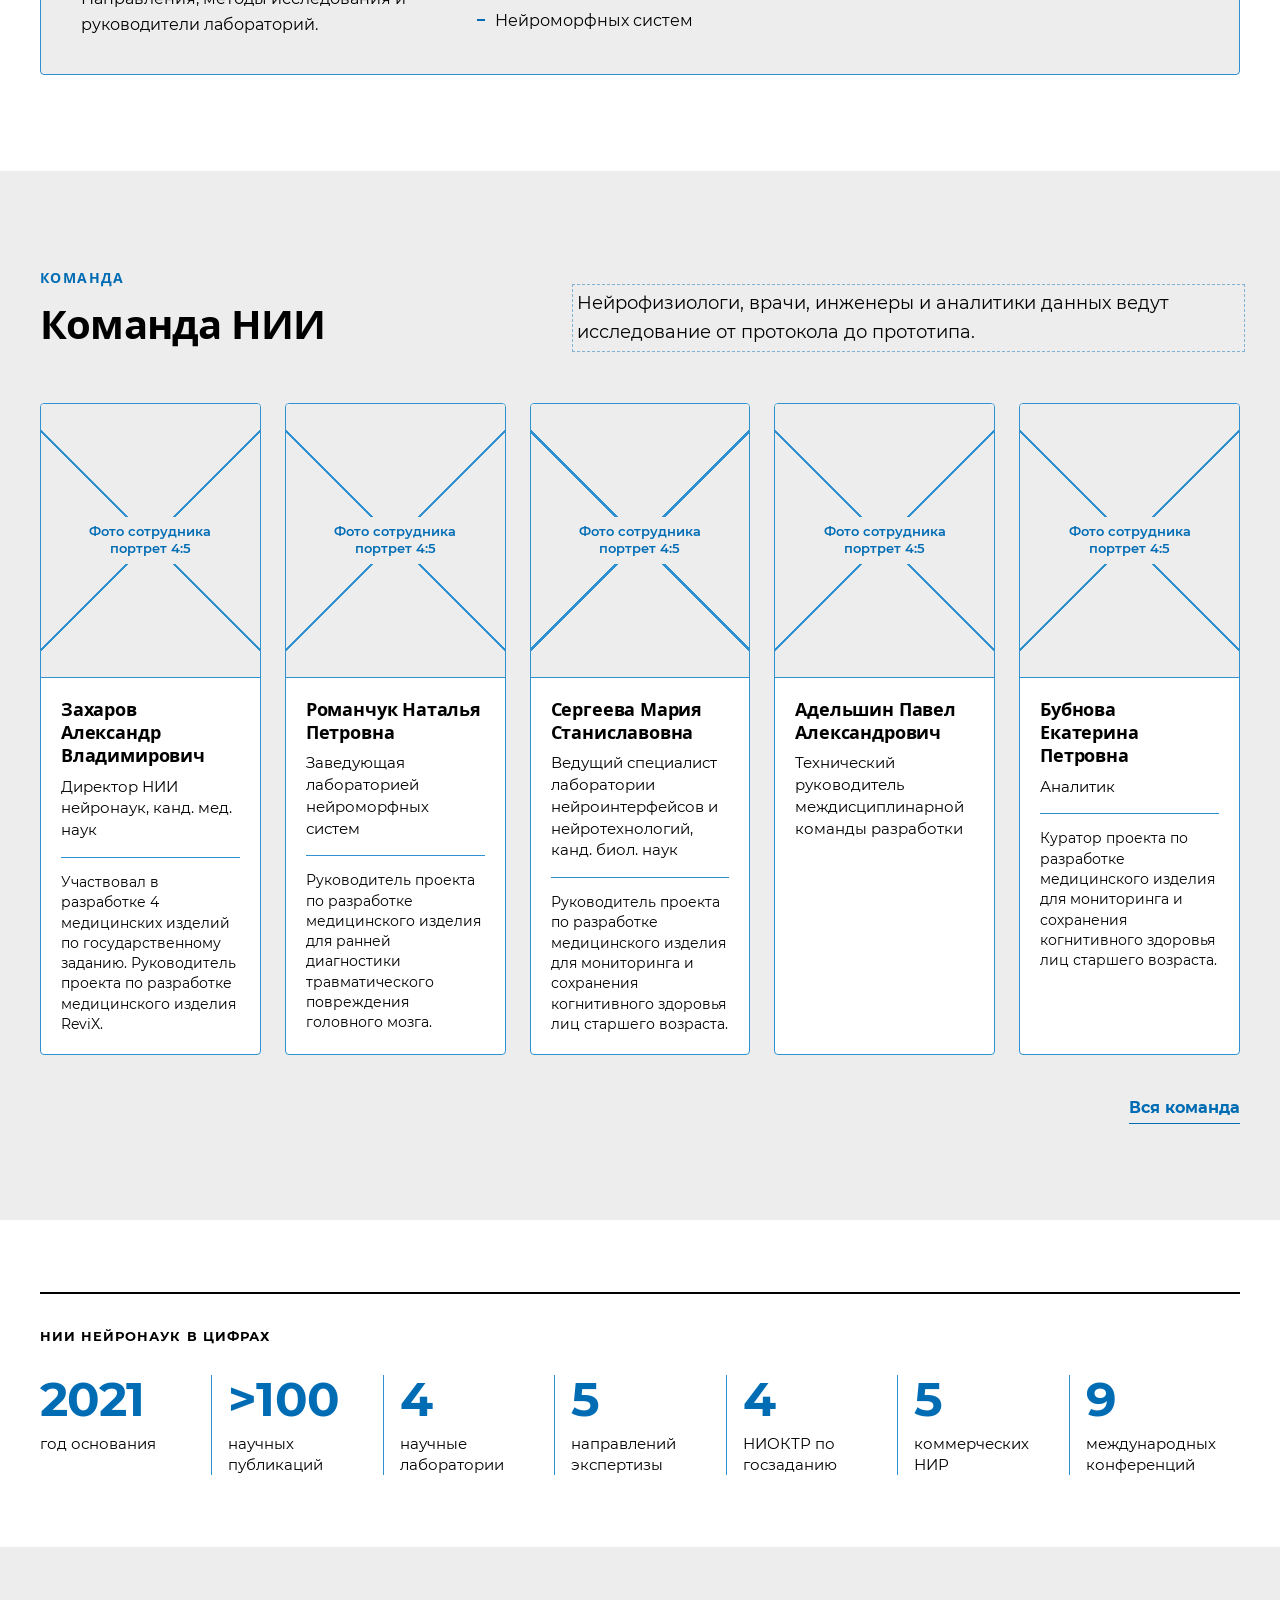
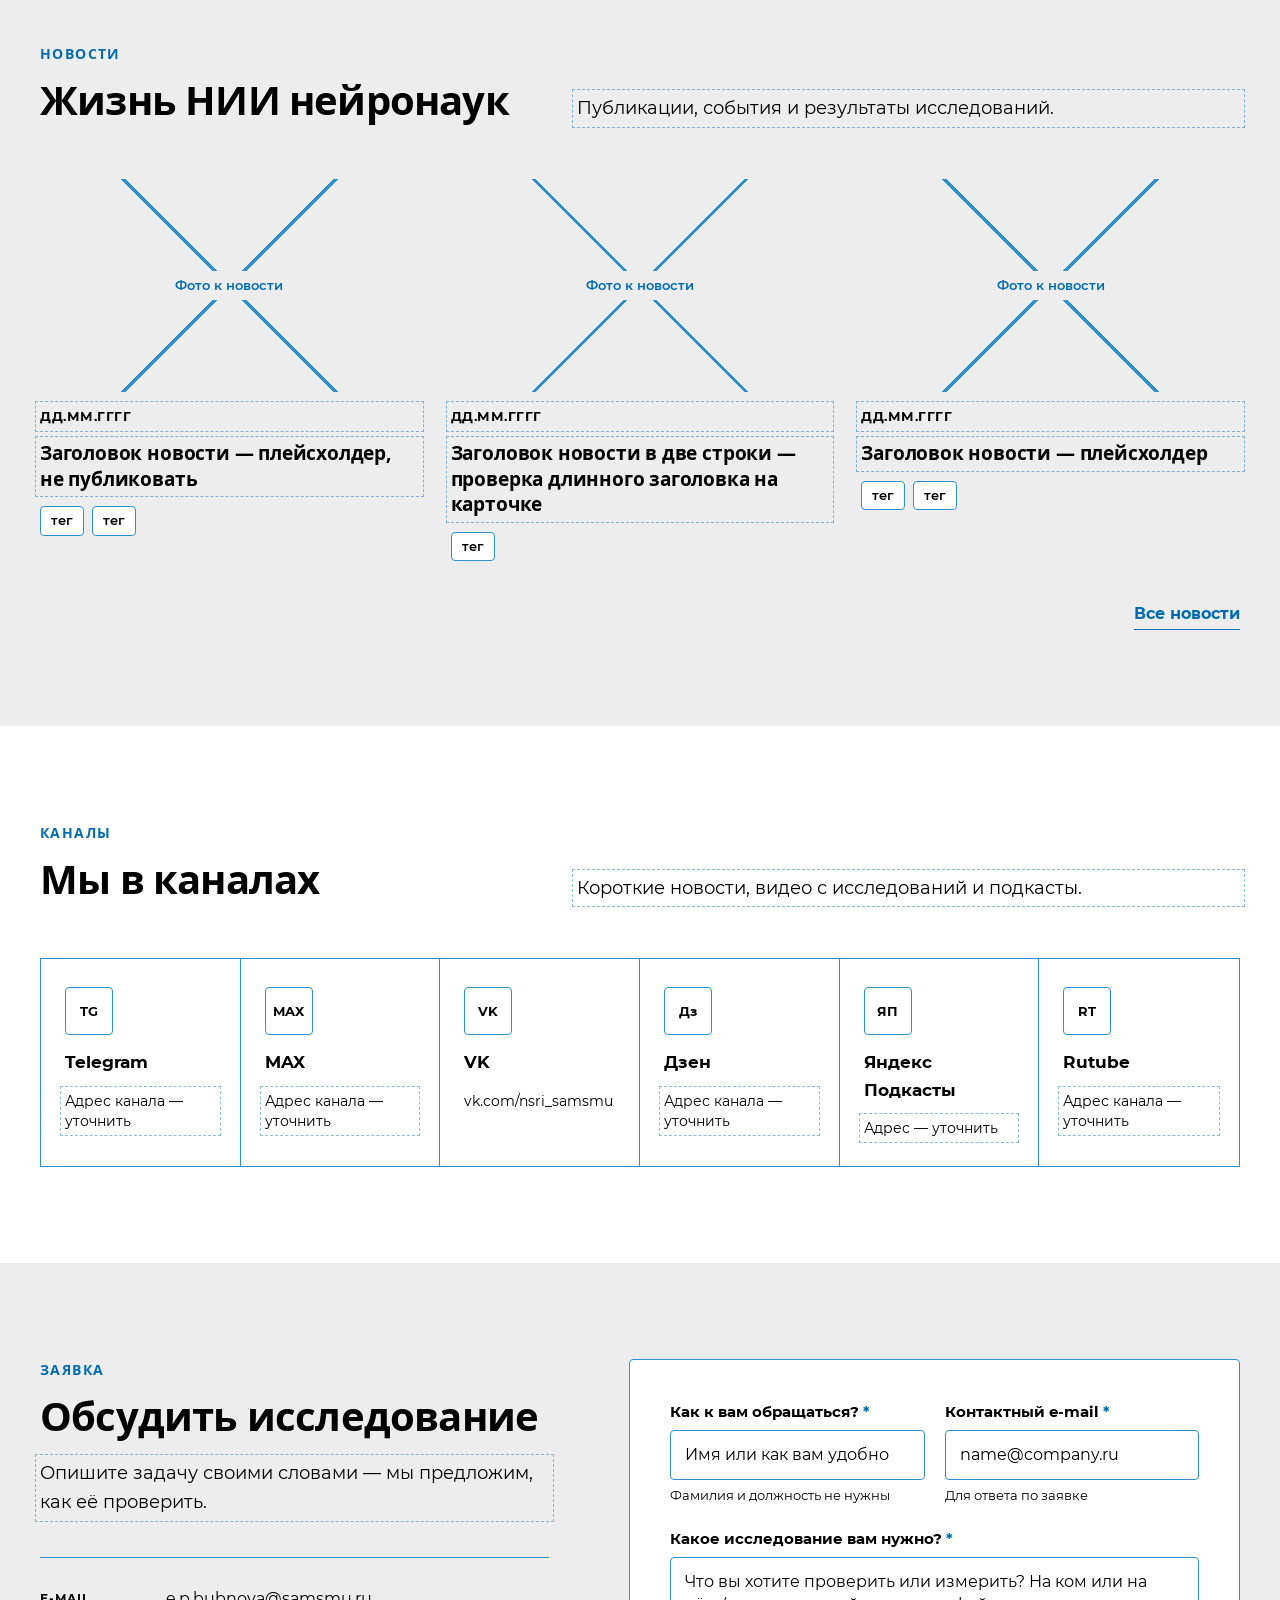
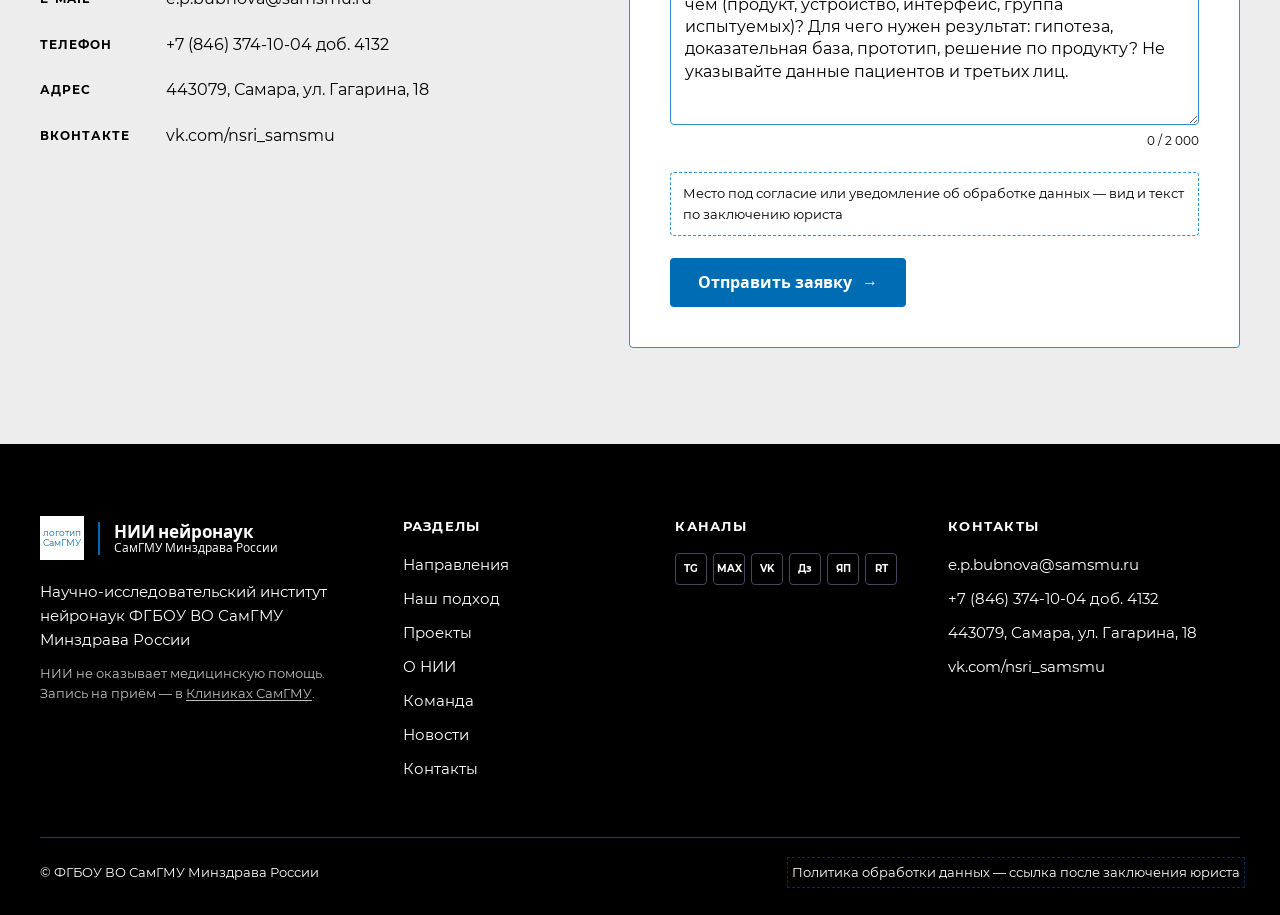
==== commit 04dcab83: "Главная: блок команды — пять карточек сотрудников вместо общего фото" ====
--- a/01_главная.html
+++ b/01_главная.html
@@ -60,9 +60,14 @@
 .struct:focus-visible { outline: 3px solid var(--mark); outline-offset: 2px; }
 
 .flag { display: grid; grid-template-columns: repeat(3, 1fr); gap: 24px; }
-.team-photo { margin: 0; }
-.team-photo img { width: 100%; aspect-ratio: 21/9; object-fit: cover; object-position: 50% 28%; border-radius: var(--r); display: block; }
-.team-photo figcaption { font-size: 14px; color: var(--muted); margin-top: 12px; display: inline-block; }
+.staff5 { display: grid; grid-template-columns: repeat(5, 1fr); gap: 24px; }
+.staff { display: flex; flex-direction: column; background: #fff; border: 1px solid var(--line); border-radius: var(--r); overflow: hidden; }
+.staff .photo-ph { aspect-ratio: 4/5; border-bottom: 1px solid var(--line); }
+.staff-b { padding: 20px; display: flex; flex-direction: column; flex: 1; }
+.staff h3 { font-size: 18px; line-height: 1.3; margin-bottom: 8px; }
+.staff .pos { font-size: 15px; line-height: 1.45; color: var(--muted); }
+.staff .proj { font-size: 14px; line-height: 1.45; margin-top: 16px; padding-top: 14px; border-top: 1px solid var(--line); }
+@media (min-width: 768px) and (max-width: 1199px) { .staff5 { grid-template-columns: repeat(3, 1fr); } }
 .sec-foot { display: flex; justify-content: flex-end; margin-top: 40px; }
 
 .nums { display: grid; grid-template-columns: repeat(7, 1fr); row-gap: 28px; align-items: start; border-top: 2px solid var(--text); padding-top: 32px; }
@@ -120,8 +125,13 @@
   .struct ul { font-size: 15px; }
   .struct .btn-sec { justify-self: start; }
   .flag { grid-template-columns: 1fr; gap: 16px; }
-  .team-photo img { aspect-ratio: 3/2; object-position: 50% 50%; }
-  .team-photo figcaption { font-size: 13px; }
+  .staff5 { grid-template-columns: 1fr; gap: 16px; }
+  .staff { display: grid; grid-template-columns: 112px 1fr; }
+  .staff .photo-ph { border-bottom: 0; border-right: 1px solid var(--line); padding: 8px; font-size: 11px; }
+  .staff-b { padding: 16px; }
+  .staff h3 { font-size: 16px; margin-bottom: 4px; }
+  .staff .pos { font-size: 14px; }
+  .staff .proj { font-size: 13px; margin-top: 10px; padding-top: 10px; }
   .sec-foot { justify-content: flex-start; margin-top: 28px; }
   .nums { grid-template-columns: 1fr 1fr; row-gap: 24px; padding-top: 24px; }
   .nums .num, .nums .num:nth-child(2) { padding: 0 12px; }
@@ -263,10 +273,27 @@
   <section class="block band" id="komanda">
     <div class="wrap">
       <div class="sec-head"><div><div class="sec-num">Команда</div><h2>Команда НИИ</h2></div><p class="sub ph">Нейрофизиологи, врачи, инженеры и аналитики данных ведут исследование от протокола до прототипа.</p></div>
-      <figure class="team-photo">
-        <img src="img/команда_НИИ_2400.jpg" alt="Коллектив НИИ нейронаук СамГМУ" loading="lazy">
-        <figcaption class="ph">Коллектив НИИ нейронаук СамГМУ · подпись и год съёмки — уточнить</figcaption>
-      </figure>
+      <div class="staff5">
+        <article class="staff"><div class="photo-ph"><span>Фото сотрудника<br>портрет 4:5</span></div><div class="staff-b">
+          <h3>Захаров Александр Владимирович</h3>
+          <p class="pos">Директор НИИ нейронаук, канд. мед. наук</p>
+          <p class="proj">Участвовал в разработке 4 медицинских изделий по государственному заданию. Руководитель проекта по разработке медицинского изделия ReviX.</p></div></article>
+        <article class="staff"><div class="photo-ph"><span>Фото сотрудника<br>портрет 4:5</span></div><div class="staff-b">
+          <h3>Романчук Наталья Петровна</h3>
+          <p class="pos">Заведующая лабораторией нейроморфных систем</p>
+          <p class="proj">Руководитель проекта по разработке медицинского изделия для ранней диагностики травматического повреждения головного мозга.</p></div></article>
+        <article class="staff"><div class="photo-ph"><span>Фото сотрудника<br>портрет 4:5</span></div><div class="staff-b">
+          <h3>Сергеева Мария Станиславовна</h3>
+          <p class="pos">Ведущий специалист лаборатории нейроинтерфейсов и нейротехнологий, канд. биол. наук</p>
+          <p class="proj">Руководитель проекта по разработке медицинского изделия для мониторинга и сохранения когнитивного здоровья лиц старшего возраста.</p></div></article>
+        <article class="staff"><div class="photo-ph"><span>Фото сотрудника<br>портрет 4:5</span></div><div class="staff-b">
+          <h3>Адельшин Павел Александрович</h3>
+          <p class="pos">Технический руководитель междисциплинарной команды разработки</p></div></article>
+        <article class="staff"><div class="photo-ph"><span>Фото сотрудника<br>портрет 4:5</span></div><div class="staff-b">
+          <h3>Бубнова Екатерина Петровна</h3>
+          <p class="pos">Аналитик</p>
+          <p class="proj">Куратор проекта по разработке медицинского изделия для мониторинга и сохранения когнитивного здоровья лиц старшего возраста.</p></div></article>
+      </div>
       <div class="sec-foot"><a class="link" href="11_команда.html">Вся команда</a></div>
     </div>
   </section>
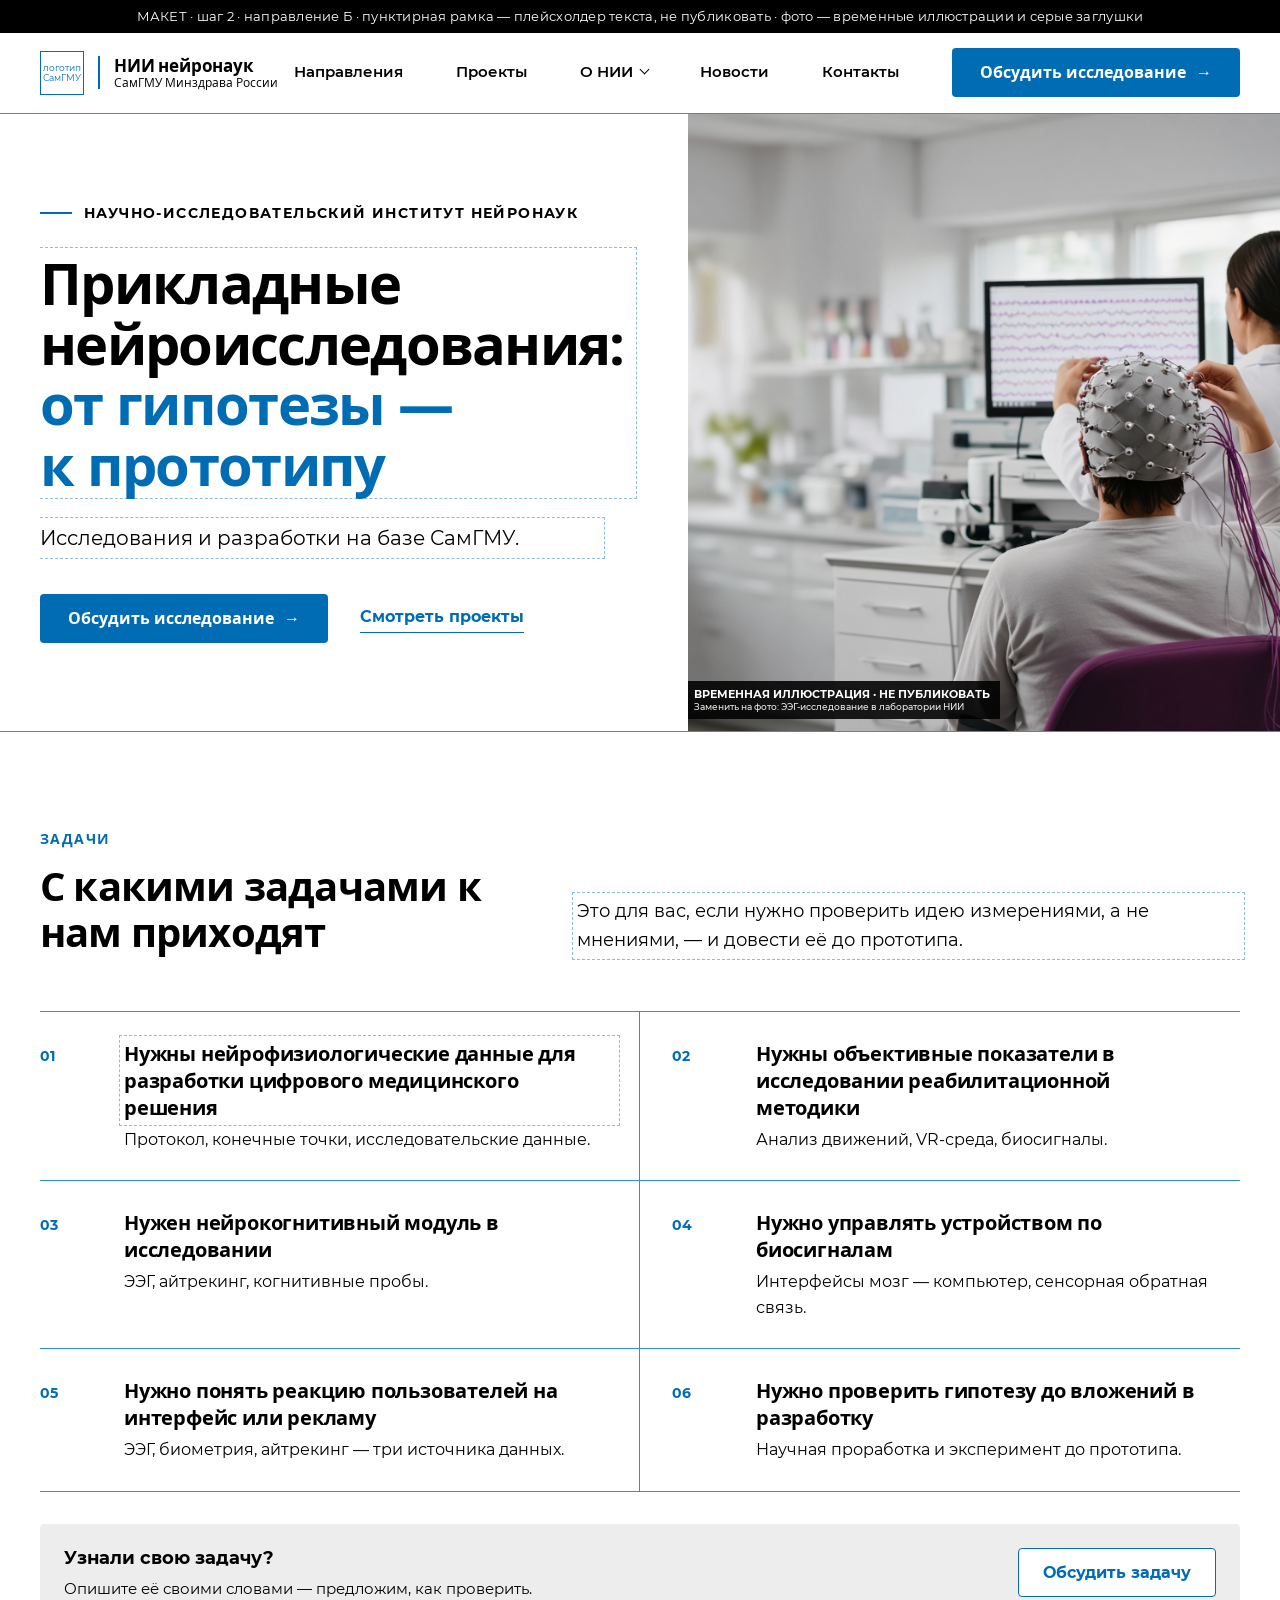
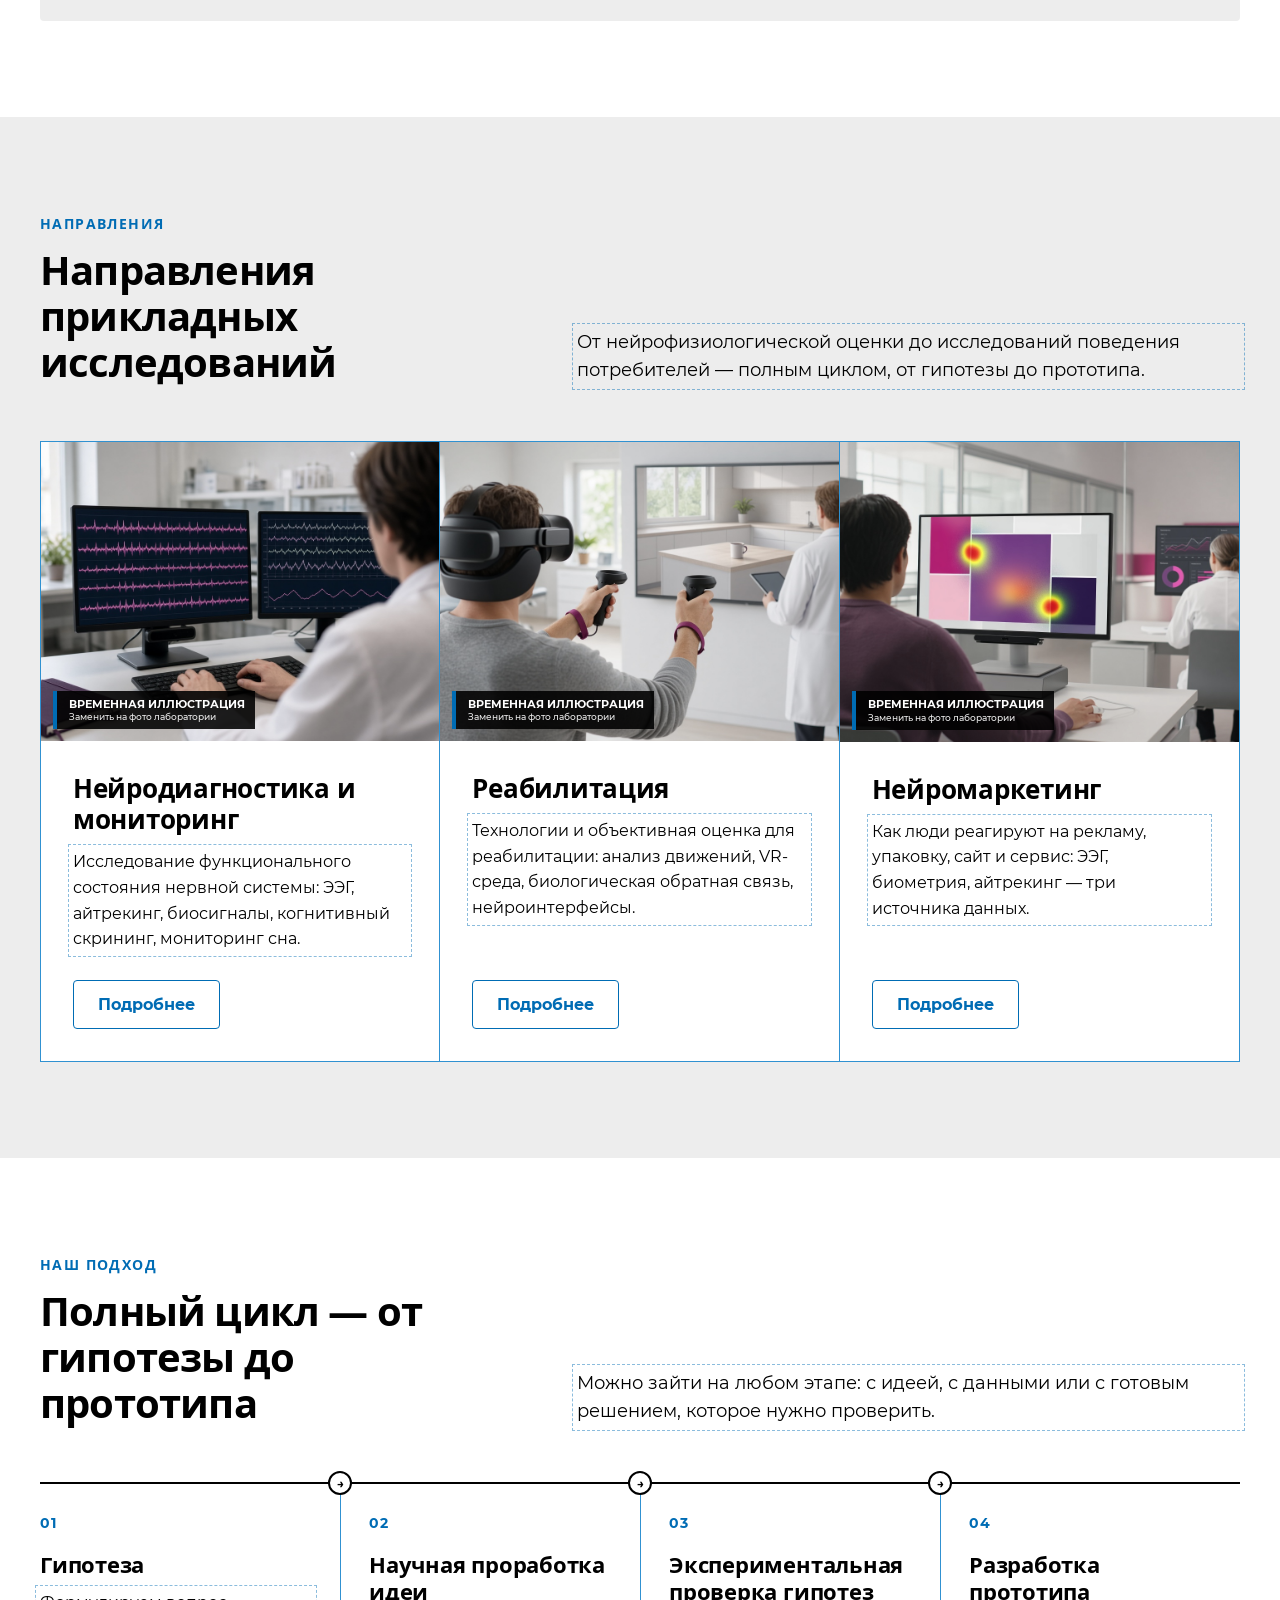
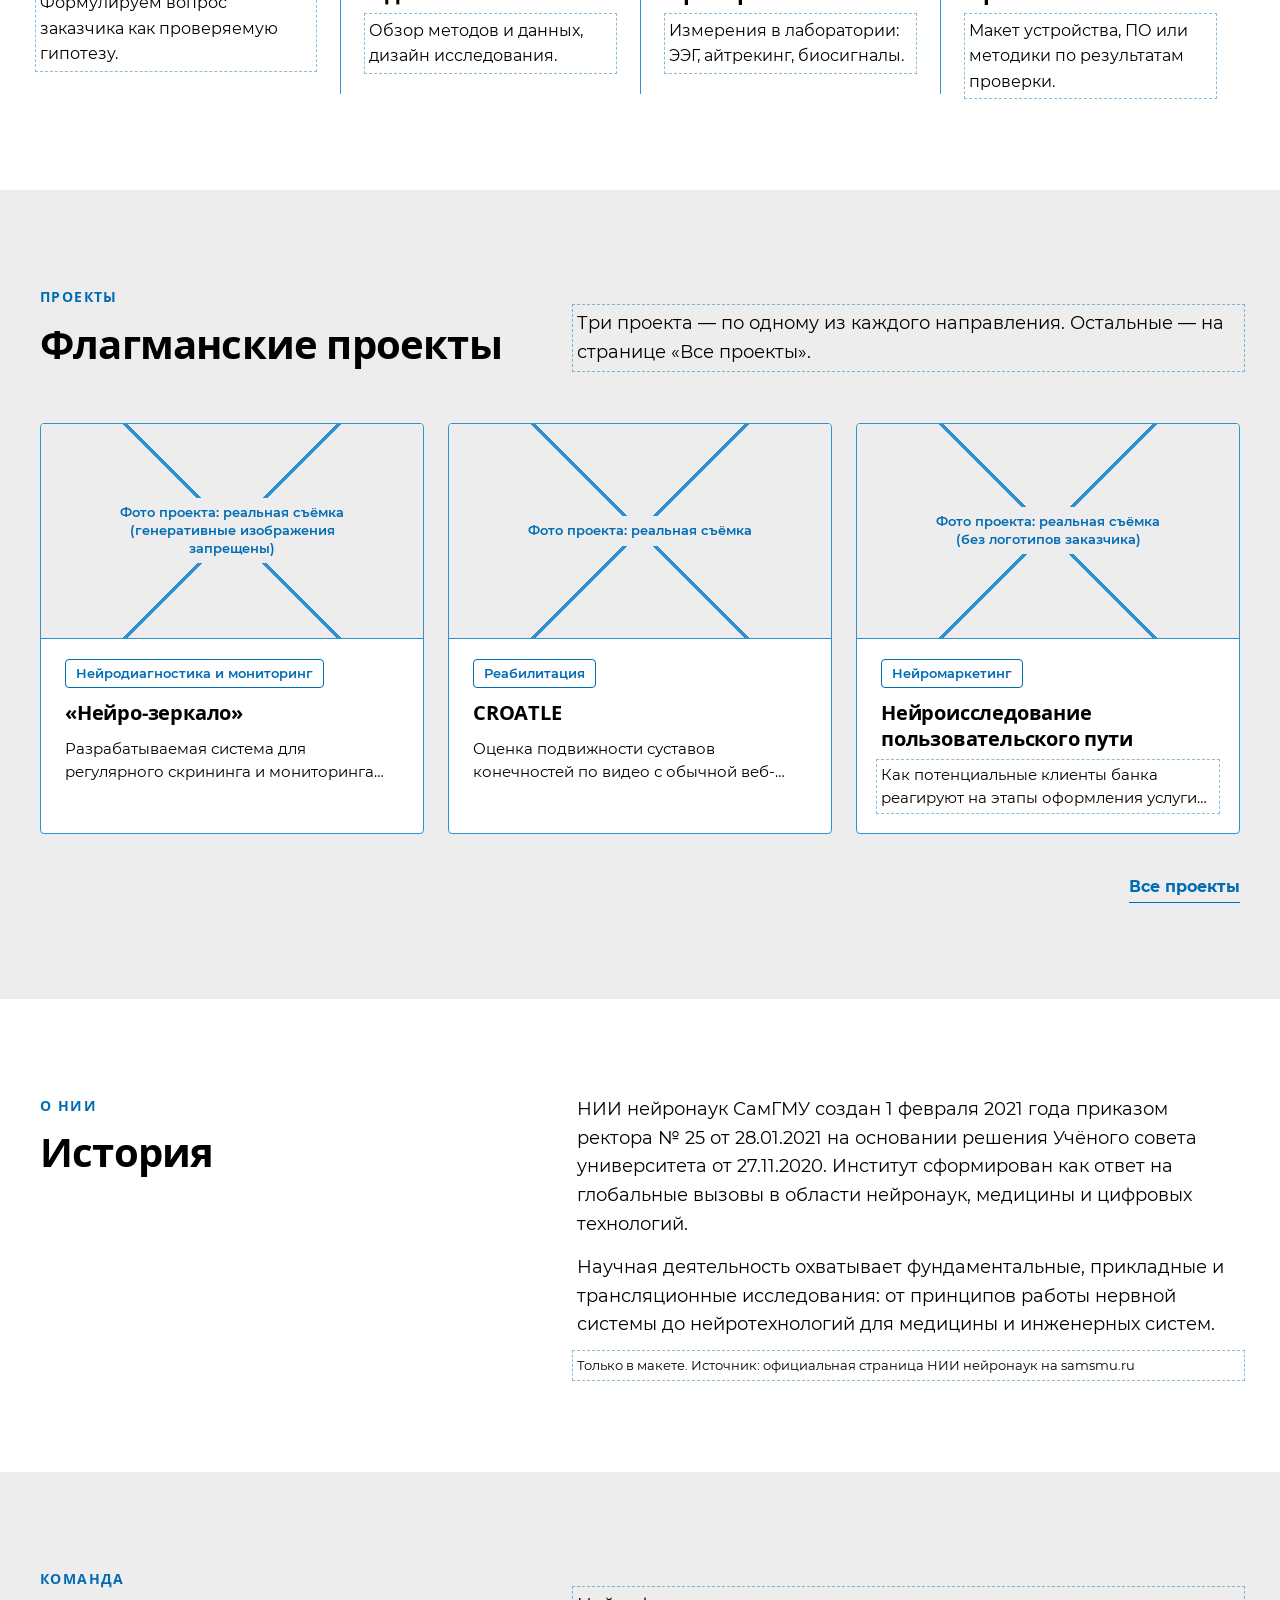
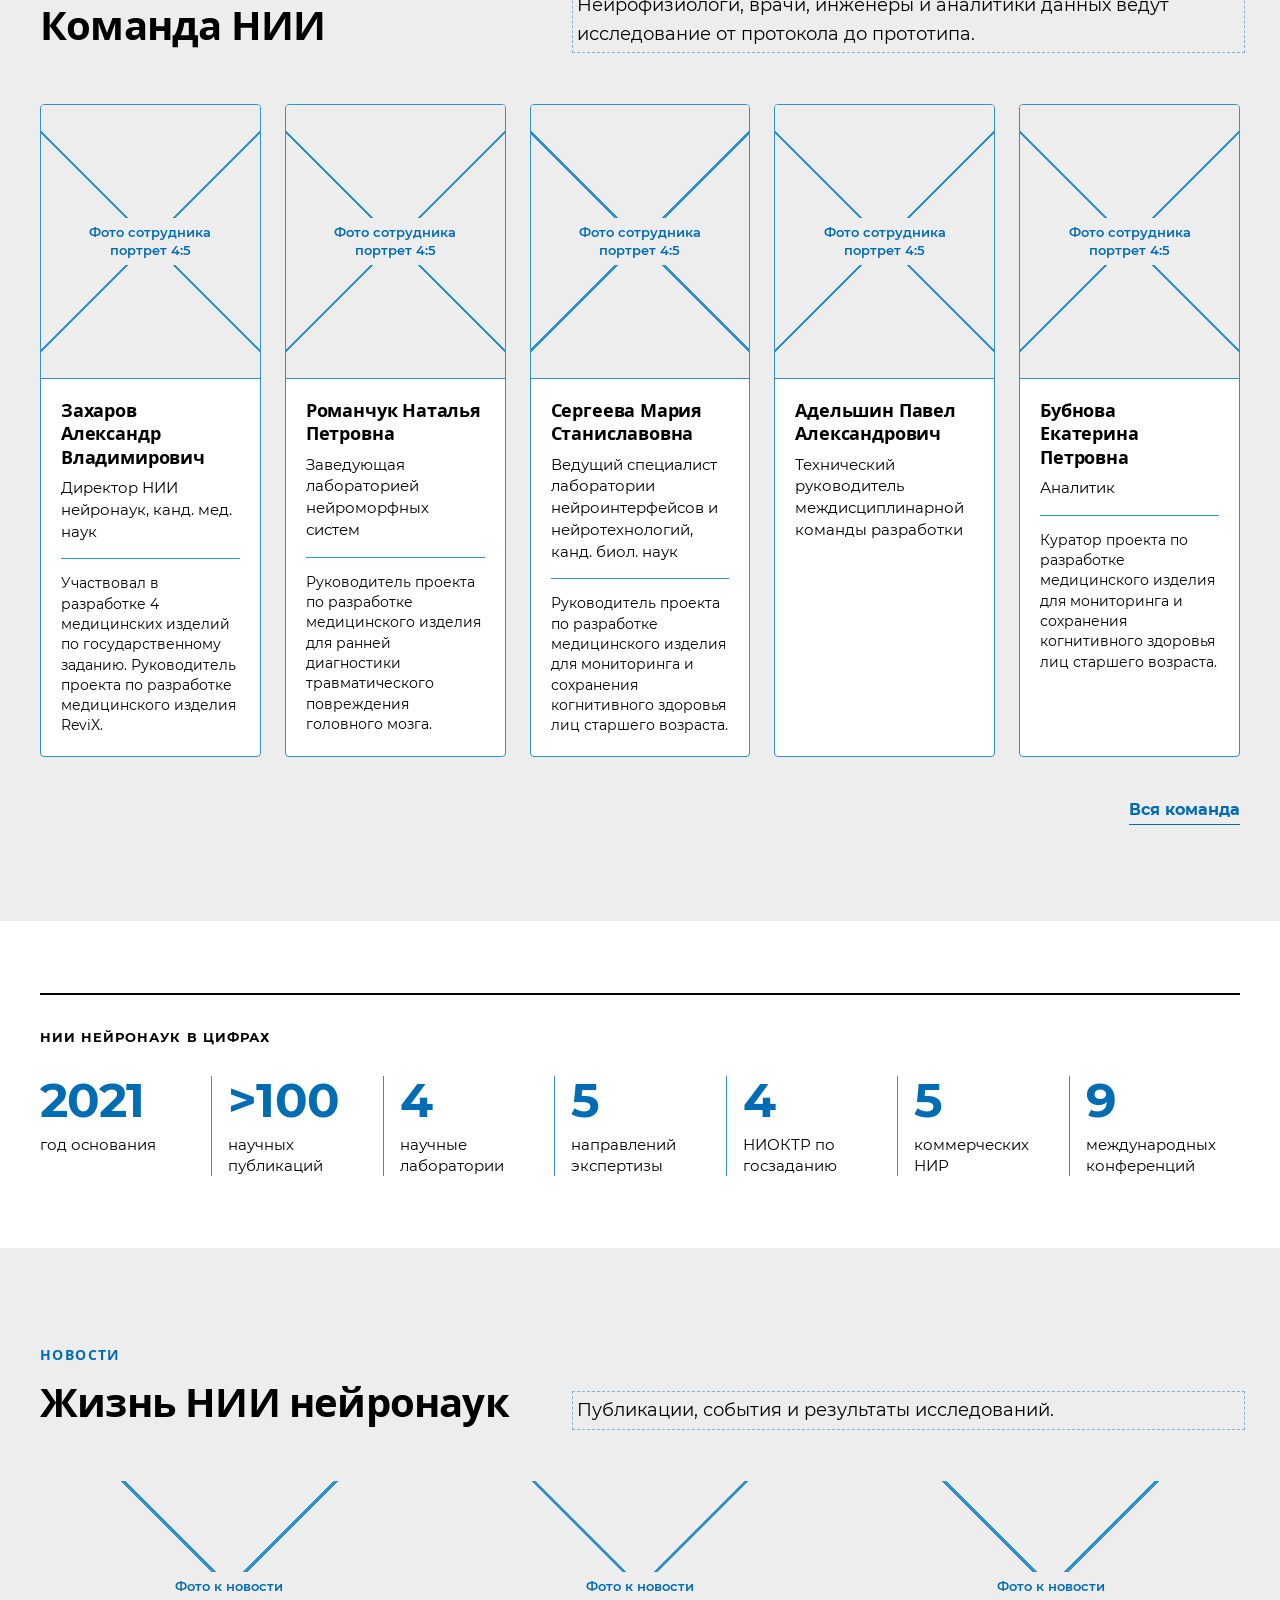
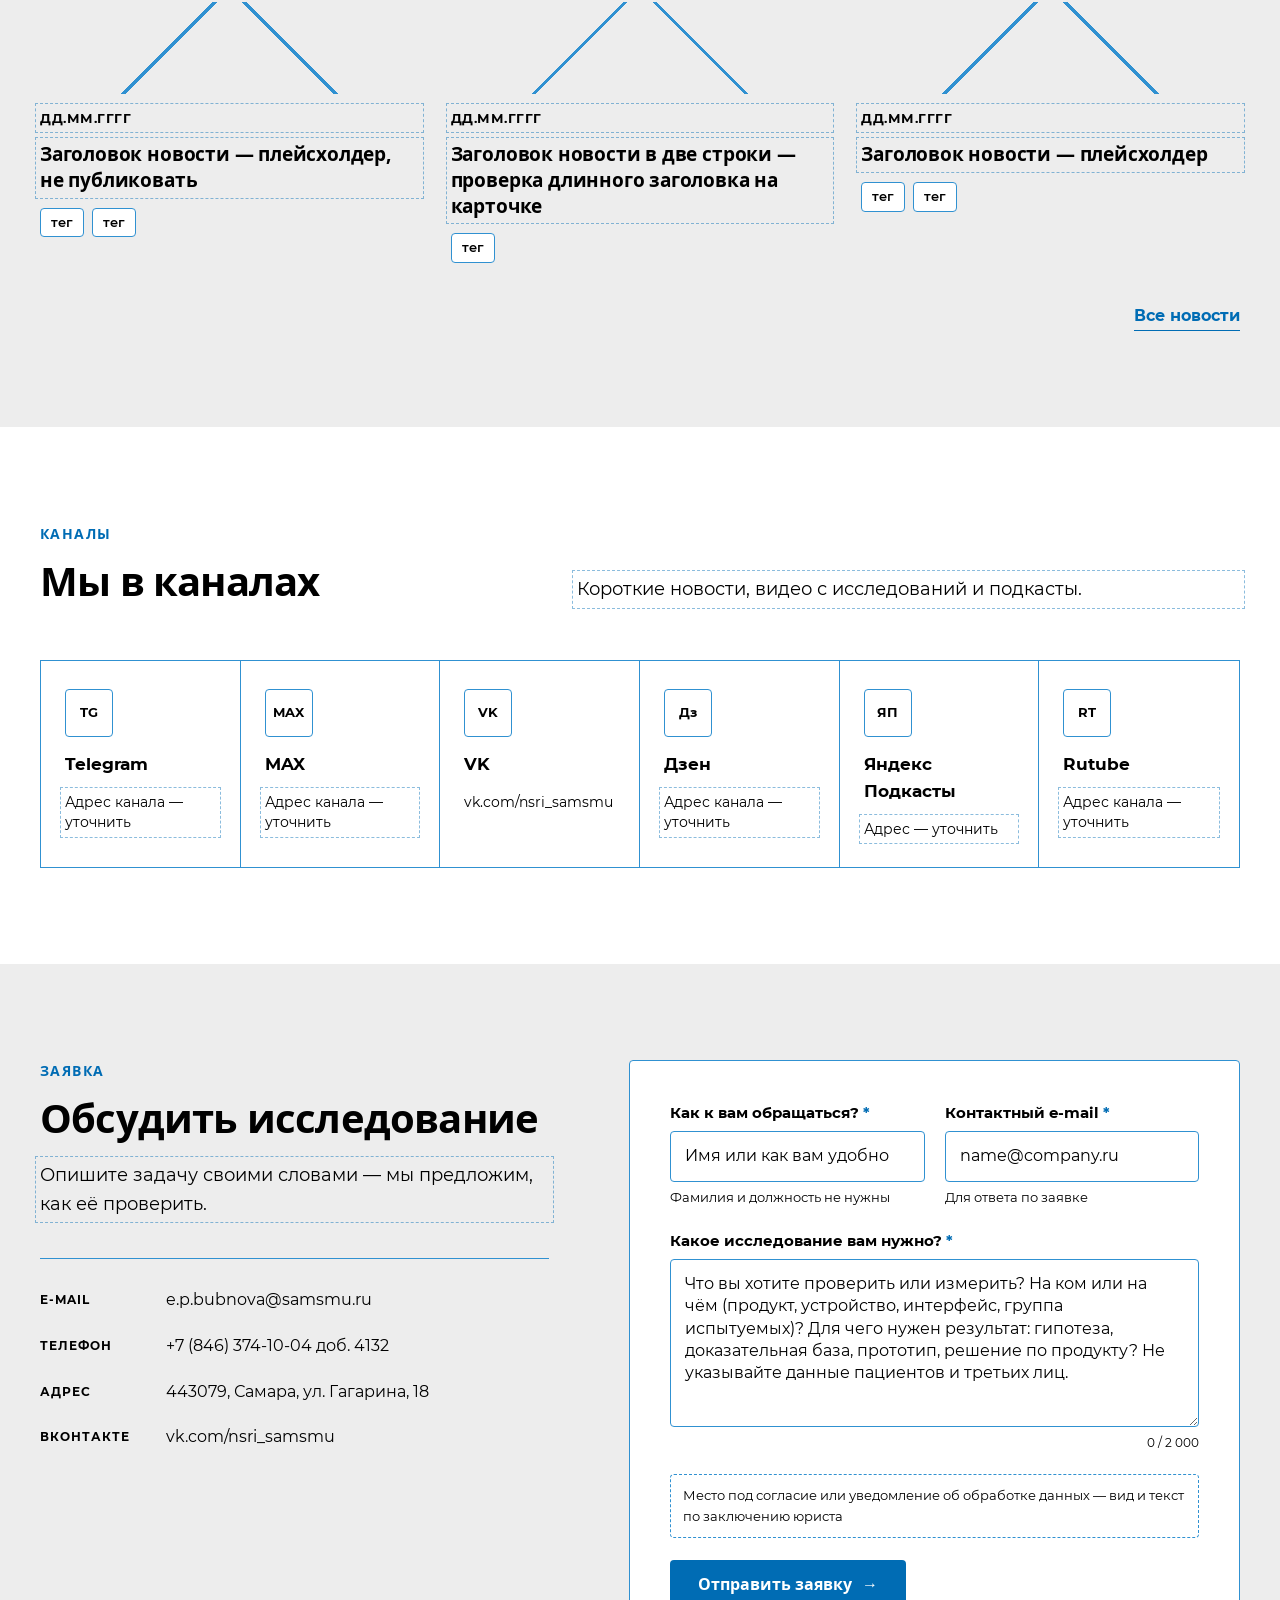
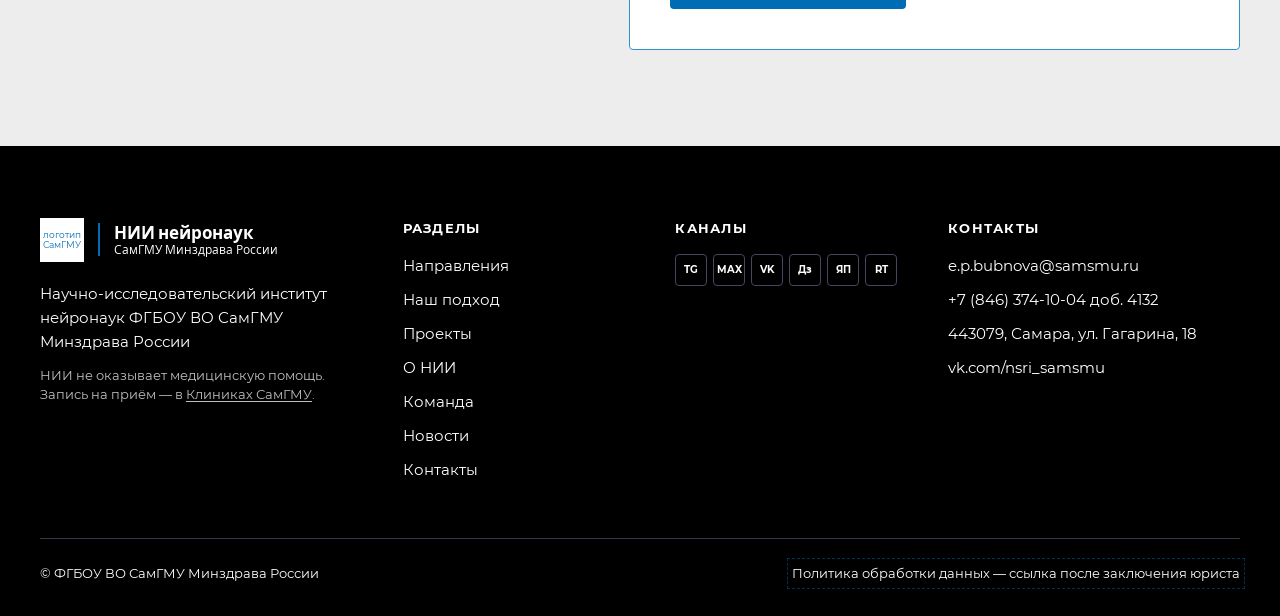
==== commit 2e1bdd3b: "Удалена страница «Структура НИИ»: файл, снимки, пункт меню, плашка на главной, ссылка на странице «К" ====
--- a/01_главная.html
+++ b/01_главная.html
@@ -49,15 +49,6 @@
 .hist-intro p { font-size: 18px; color: var(--muted); }
 .hist-intro p + p { margin-top: 14px; }
 .hist-intro .hist-src { font-size: 13px; margin-top: 16px; }
-.struct { display: grid; grid-template-columns: 1fr 1.4fr auto; gap: 48px; align-items: center; margin-top: 64px; padding: 36px 40px; border: 1px solid var(--line); border-radius: var(--r); background: var(--band); }
-.struct h3 { font-size: 26px; line-height: 1.25; margin-bottom: 10px; }
-.struct p { font-size: 16px; color: var(--muted); }
-.struct ul { list-style: none; display: grid; gap: 8px; font-size: 16px; }
-.struct li { padding-left: 18px; position: relative; }
-.struct li::before { content: ""; position: absolute; left: 0; top: .7em; width: 8px; height: 2px; background: var(--mark); }
-.struct:hover h3 { color: var(--accent); }
-.struct:hover .btn-sec { background: #fff; }
-.struct:focus-visible { outline: 3px solid var(--mark); outline-offset: 2px; }
 
 .flag { display: grid; grid-template-columns: repeat(3, 1fr); gap: 24px; }
 .staff5 { display: grid; grid-template-columns: repeat(5, 1fr); gap: 24px; }
@@ -120,10 +111,6 @@
   .cyc p { font-size: 15px; }
   .hist { grid-template-columns: 1fr; gap: 12px; }
   .hist-intro p { font-size: 16px; }
-  .struct { grid-template-columns: 1fr; gap: 20px; margin-top: 40px; padding: 24px 20px; }
-  .struct h3 { font-size: 21px; }
-  .struct ul { font-size: 15px; }
-  .struct .btn-sec { justify-self: start; }
   .flag { grid-template-columns: 1fr; gap: 16px; }
   .staff5 { grid-template-columns: 1fr; gap: 16px; }
   .staff { display: grid; grid-template-columns: 112px 1fr; }
@@ -159,7 +146,7 @@
 <header>
   <div class="wrap hd">
     <a class="logo" href="#"><span class="logo-samsmu">логотип<br>СамГМУ</span><span class="logo-name">НИИ нейронаук<small>СамГМУ Минздрава России</small></span></a>
-    <nav id="menu" aria-label="Главное меню"><a href="#napravleniya">Направления</a><a href="#proekty">Проекты</a><div class="has-sub"><a href="#o-nii" class="sub-t">О НИИ</a><div class="nav-sub" aria-label="О НИИ"><a href="#o-centre">Наш подход</a><a href="#o-nii">История НИИ</a><a href="12_структура.html">Структура НИИ</a><a href="#komanda">Команда</a></div></div><a href="#novosti">Новости</a><a href="#kontakty">Контакты</a><a class="btn nav-cta" href="#obsudit-nir">Обсудить исследование</a></nav>
+    <nav id="menu" aria-label="Главное меню"><a href="#napravleniya">Направления</a><a href="#proekty">Проекты</a><div class="has-sub"><a href="#o-nii" class="sub-t">О НИИ</a><div class="nav-sub" aria-label="О НИИ"><a href="#o-centre">Наш подход</a><a href="#o-nii">История НИИ</a><a href="#komanda">Команда</a></div></div><a href="#novosti">Новости</a><a href="#kontakty">Контакты</a><a class="btn nav-cta" href="#obsudit-nir">Обсудить исследование</a></nav>
     <div class="hd-right">
       <div class="chs"><span class="chi">TG</span><span class="chi">MAX</span><a class="chi" href="https://vk.com/nsri_samsmu" target="_blank" rel="noopener">VK</a><span class="chi">Дз</span></div>
       <a class="btn btn-hd" href="#obsudit-nir">Обсудить</a>
@@ -253,20 +240,6 @@
           <p class="hist-src ph">Только в макете. Источник: официальная страница НИИ нейронаук на samsmu.ru</p>
         </div>
       </div>
-      <a class="struct" href="12_структура.html">
-        <div>
-          <div class="sec-num">Структура НИИ</div>
-          <h3>Четыре научные лаборатории</h3>
-          <p>Направления, методы исследования и руководители лабораторий.</p>
-        </div>
-        <ul>
-          <li>Математического нейромоделирования</li>
-          <li>Нейроинтерфейсов и нейротехнологий</li>
-          <li>Трансляционных исследований и персонализированной медицины</li>
-          <li>Нейроморфных систем</li>
-        </ul>
-        <span class="btn-sec">Структура НИИ</span>
-      </a>
     </div>
   </section>
 
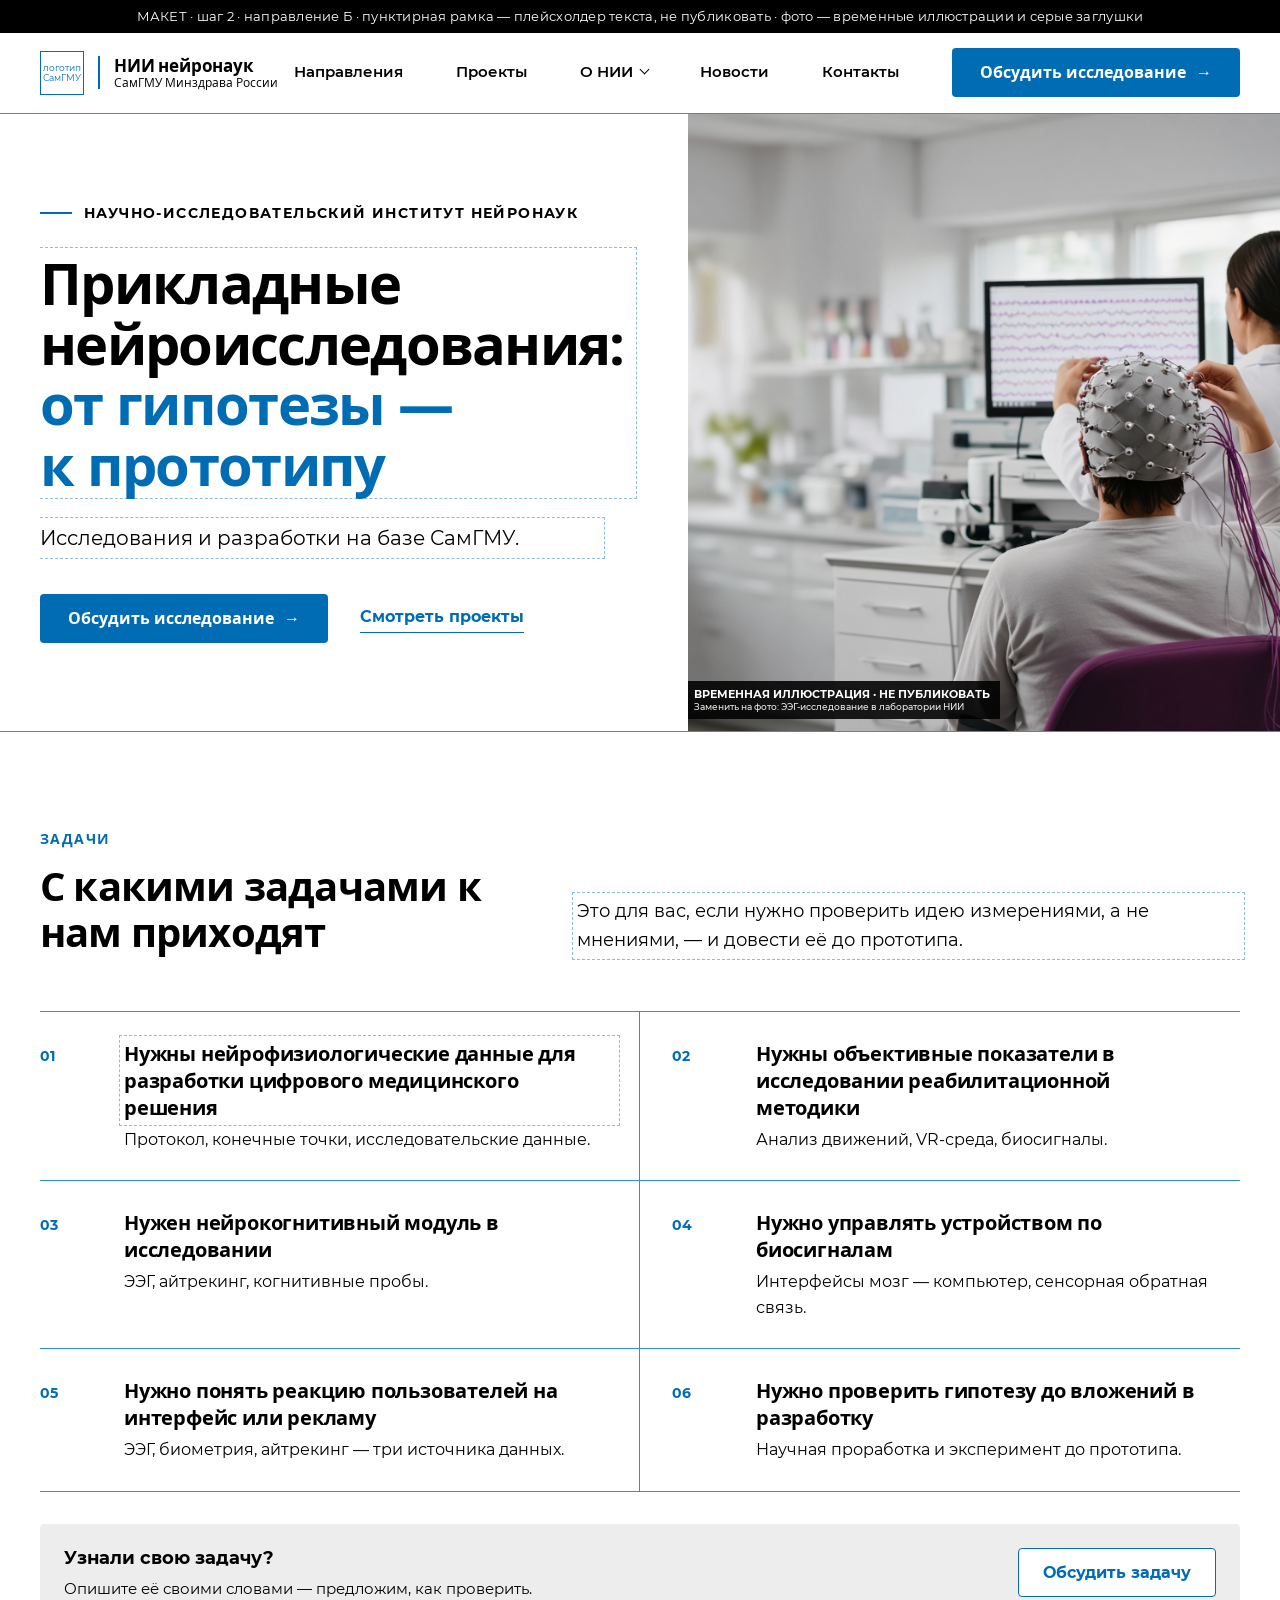
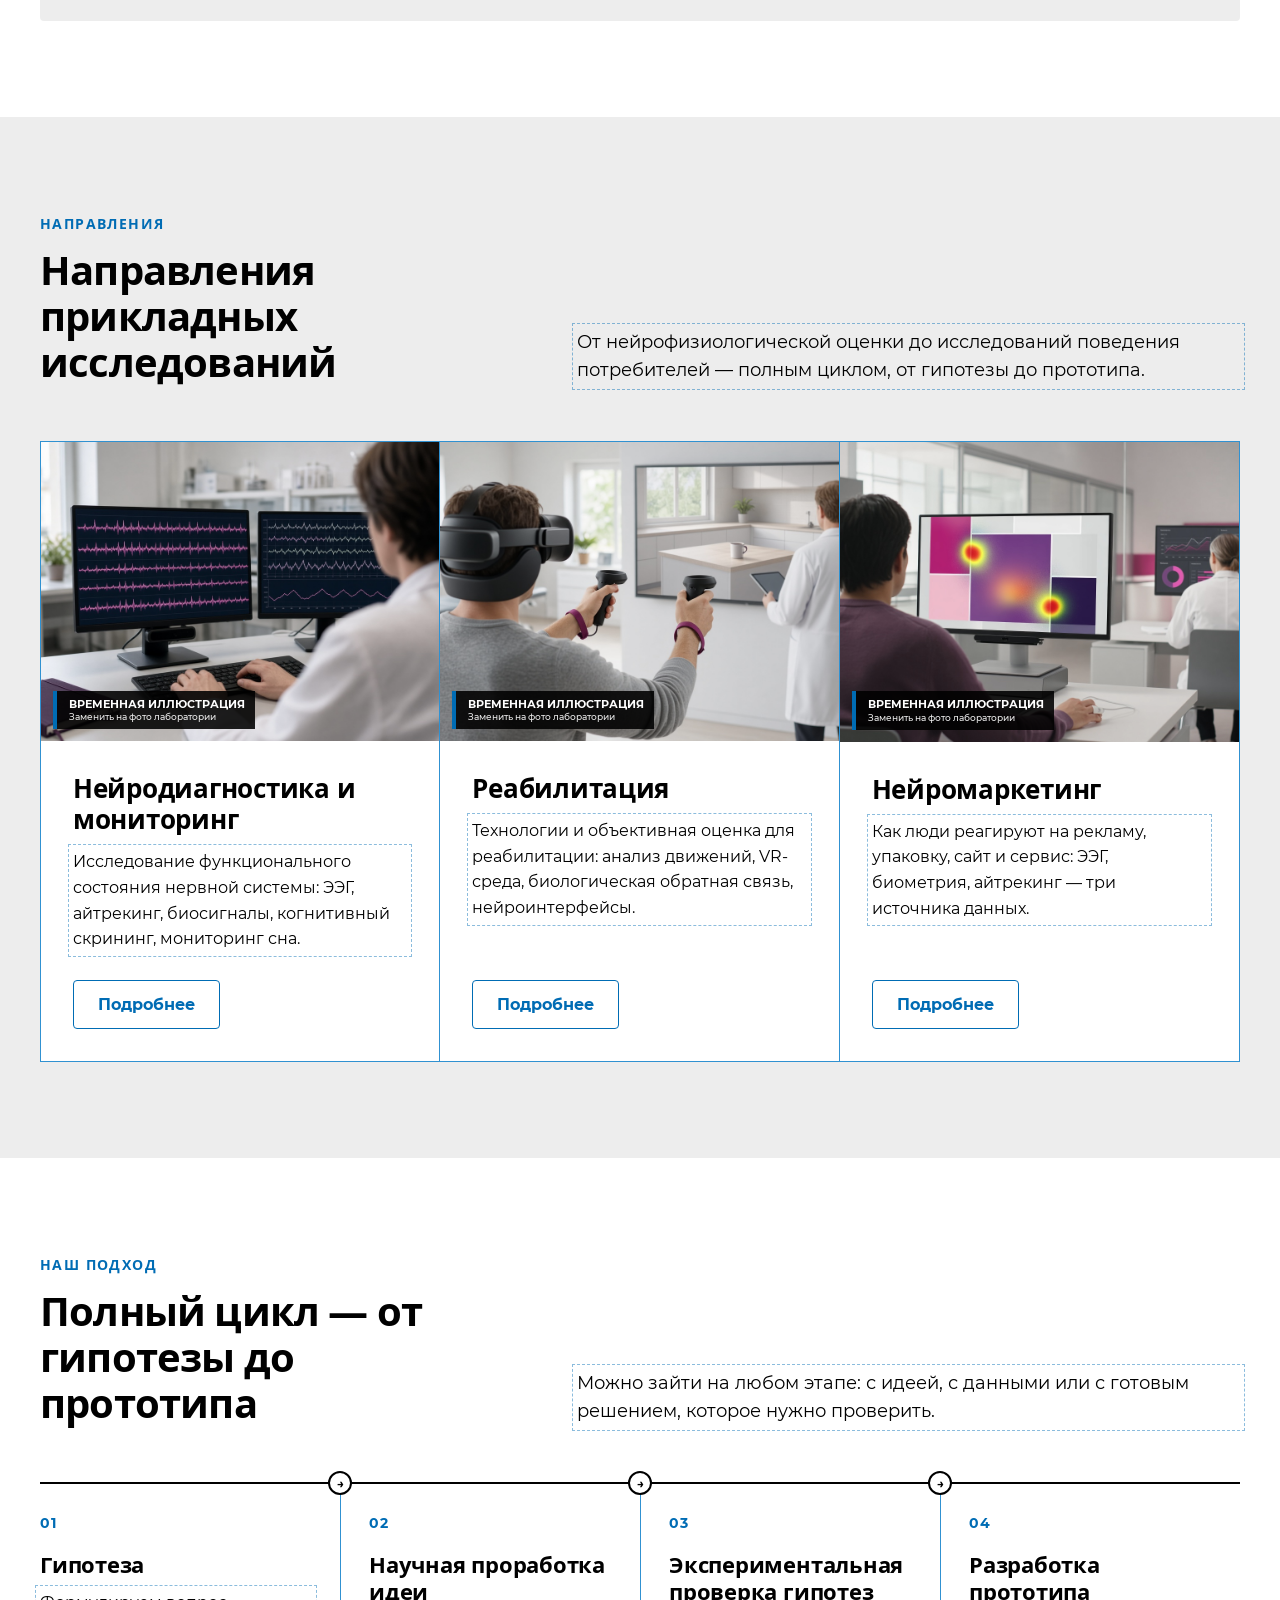
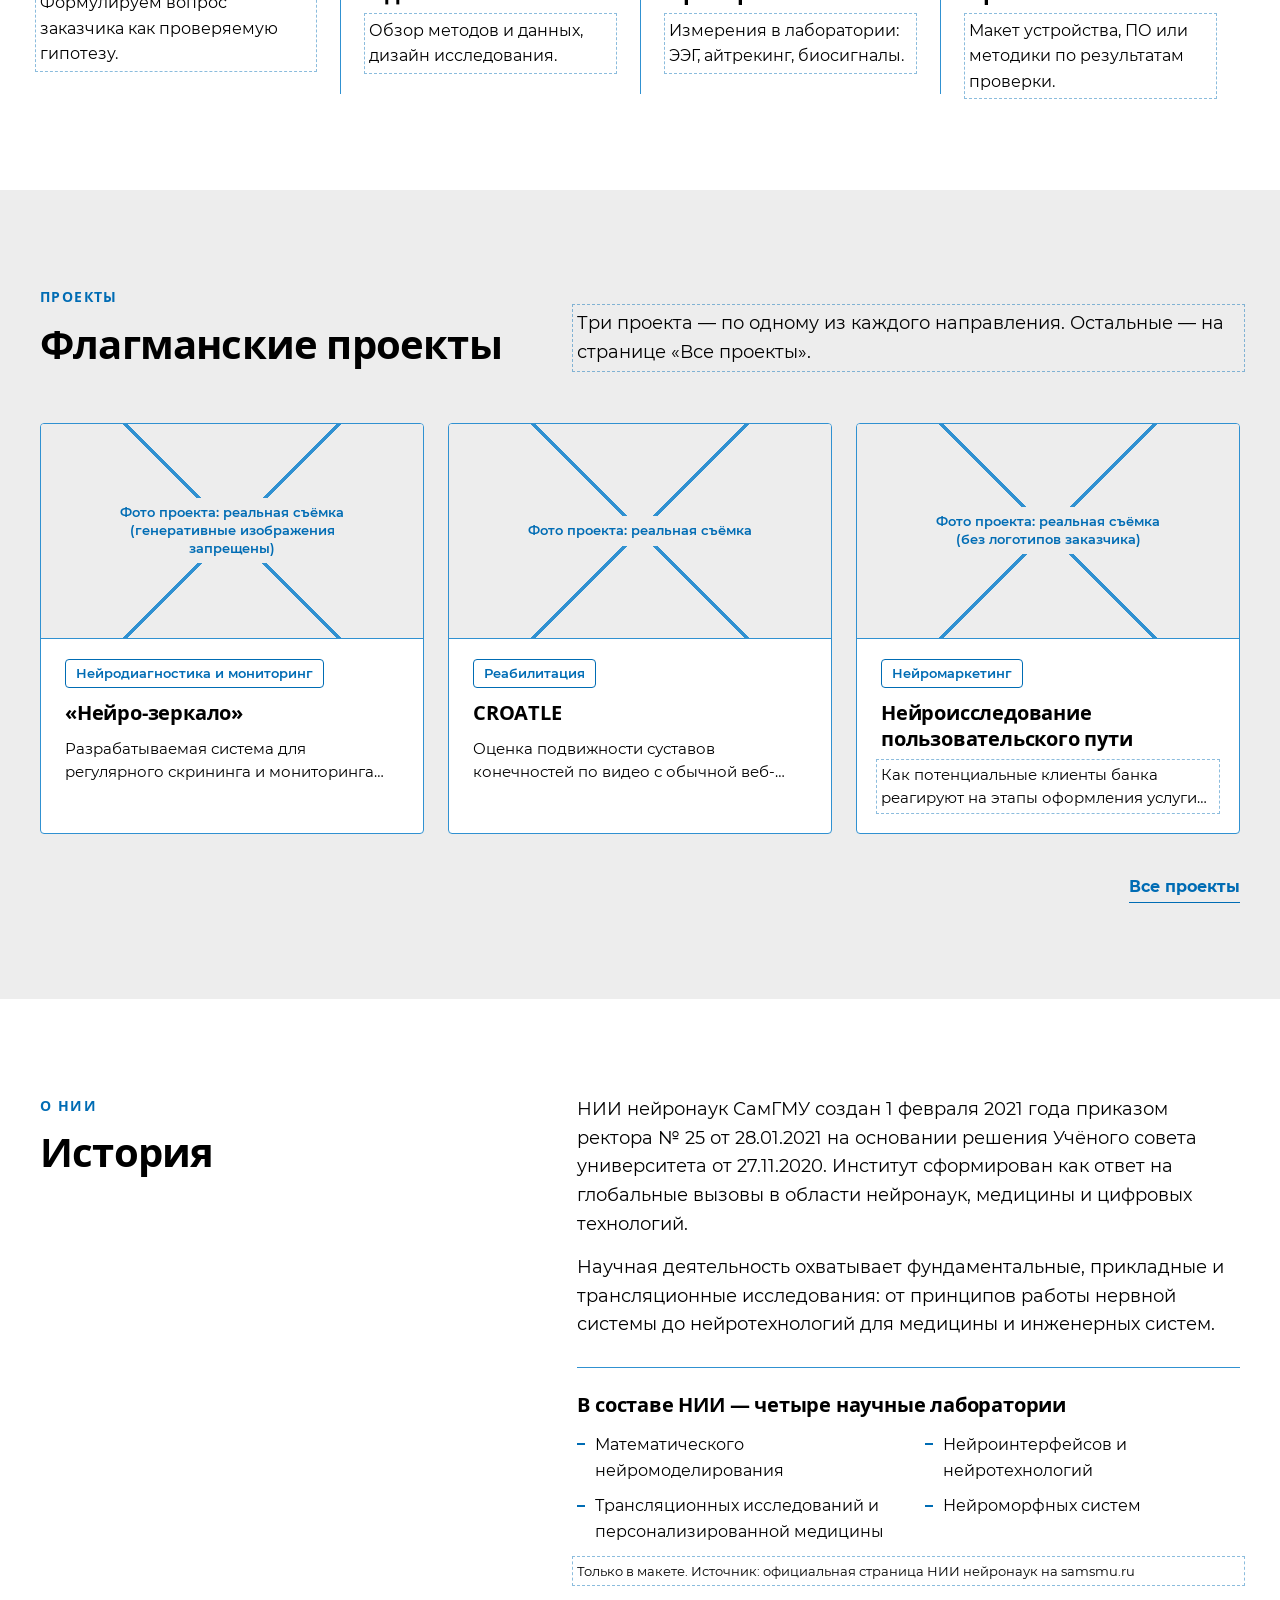
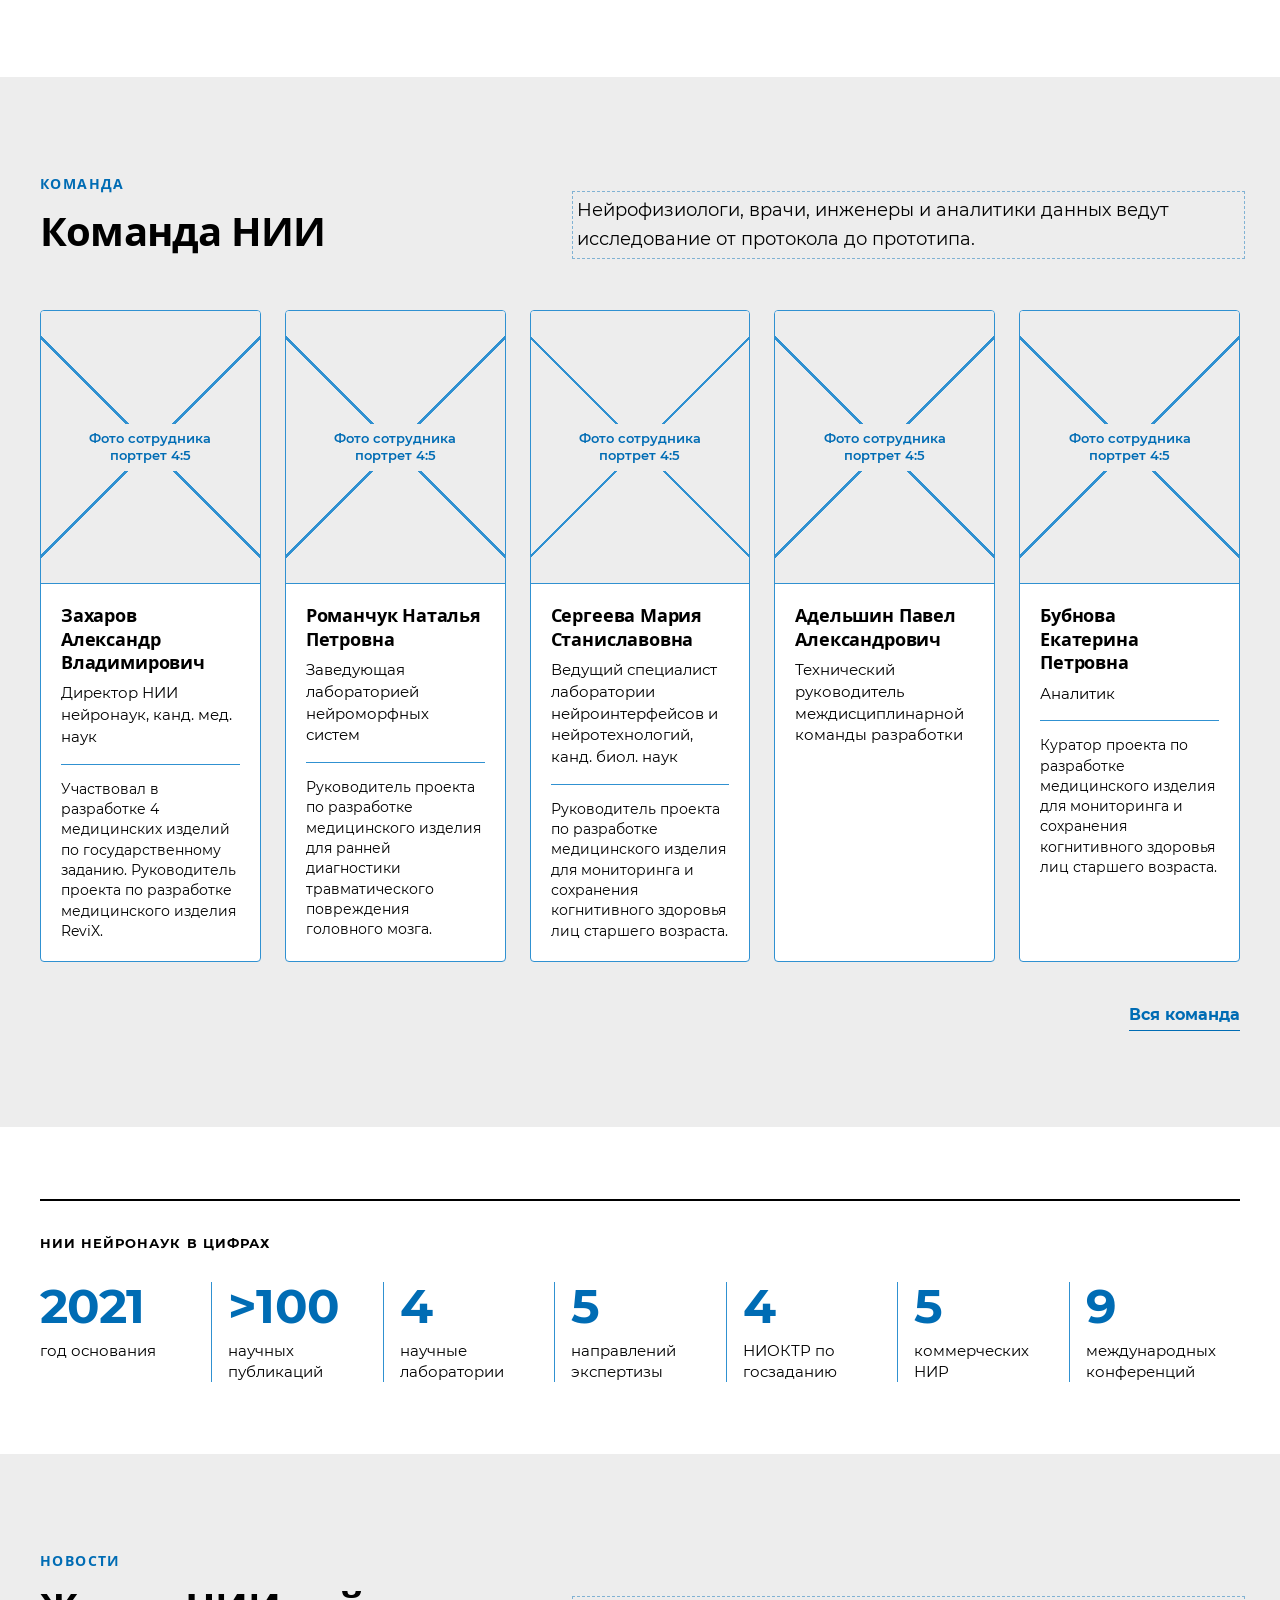
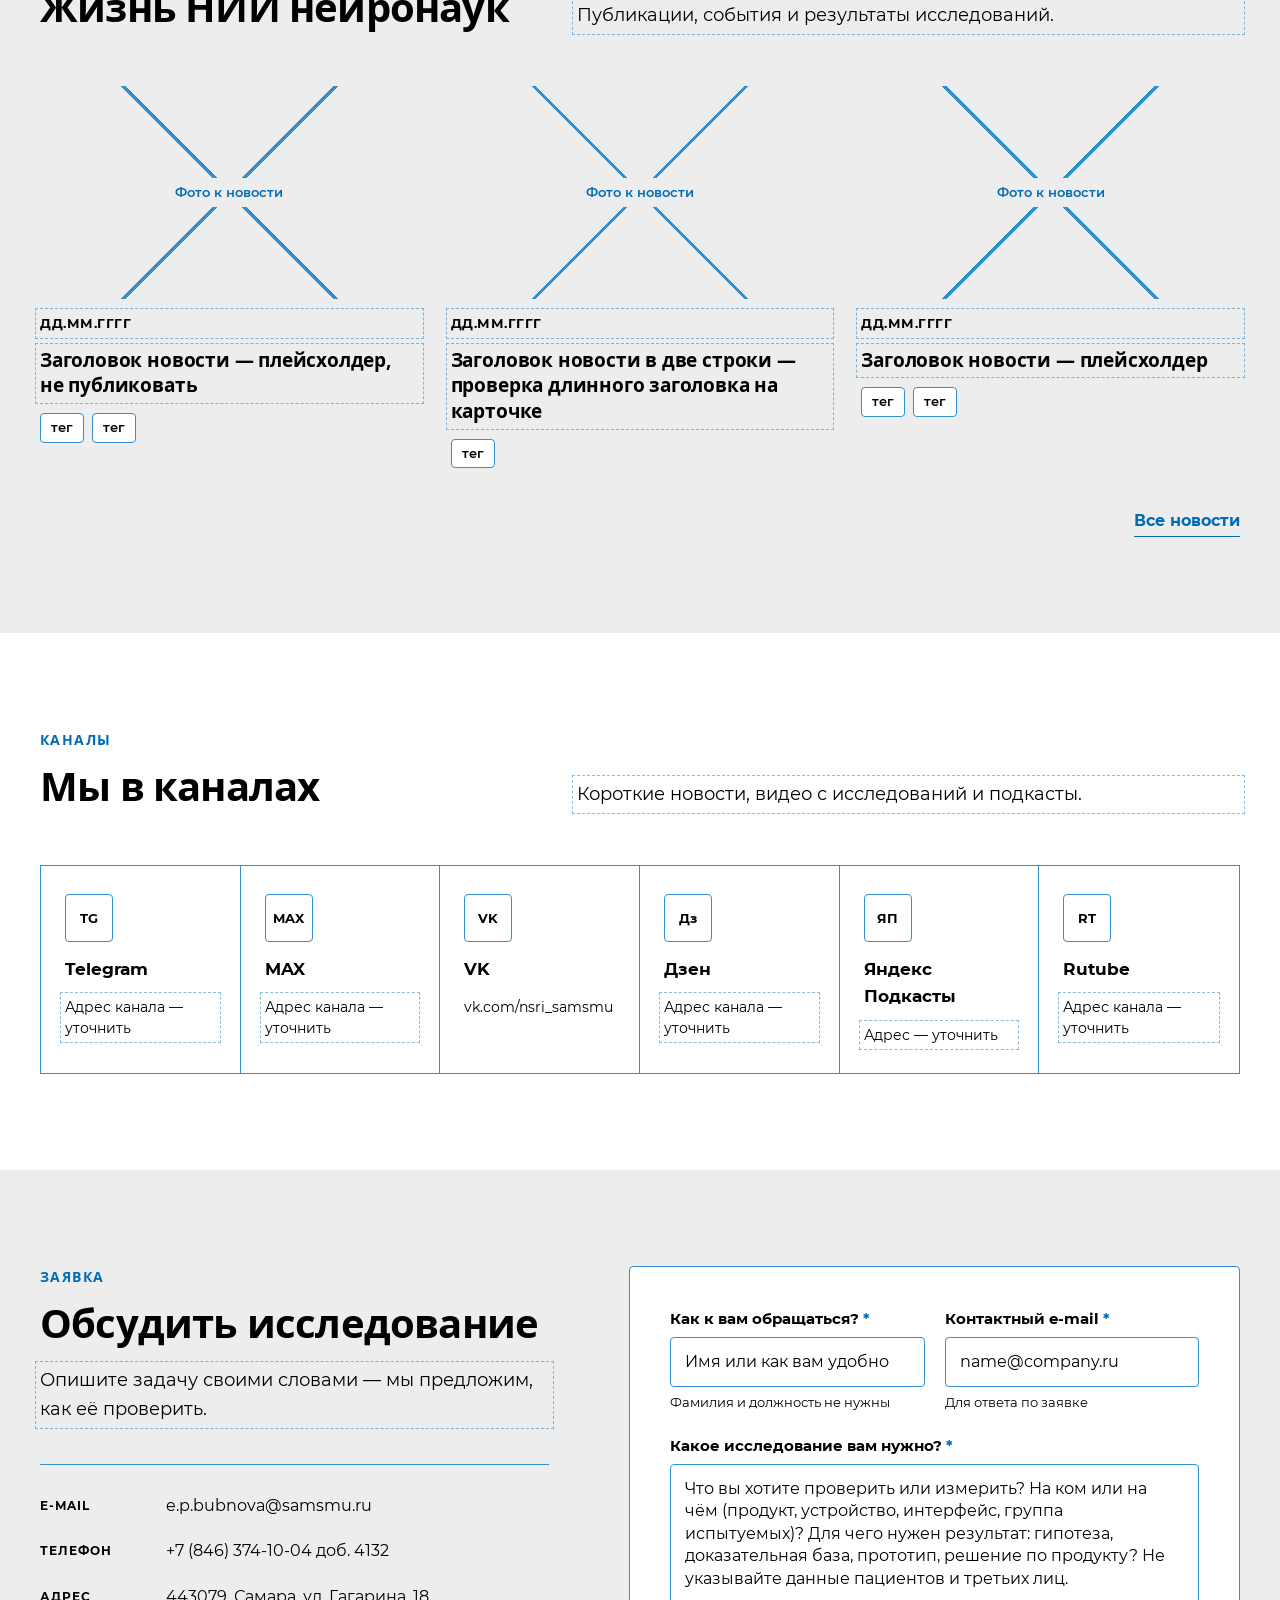
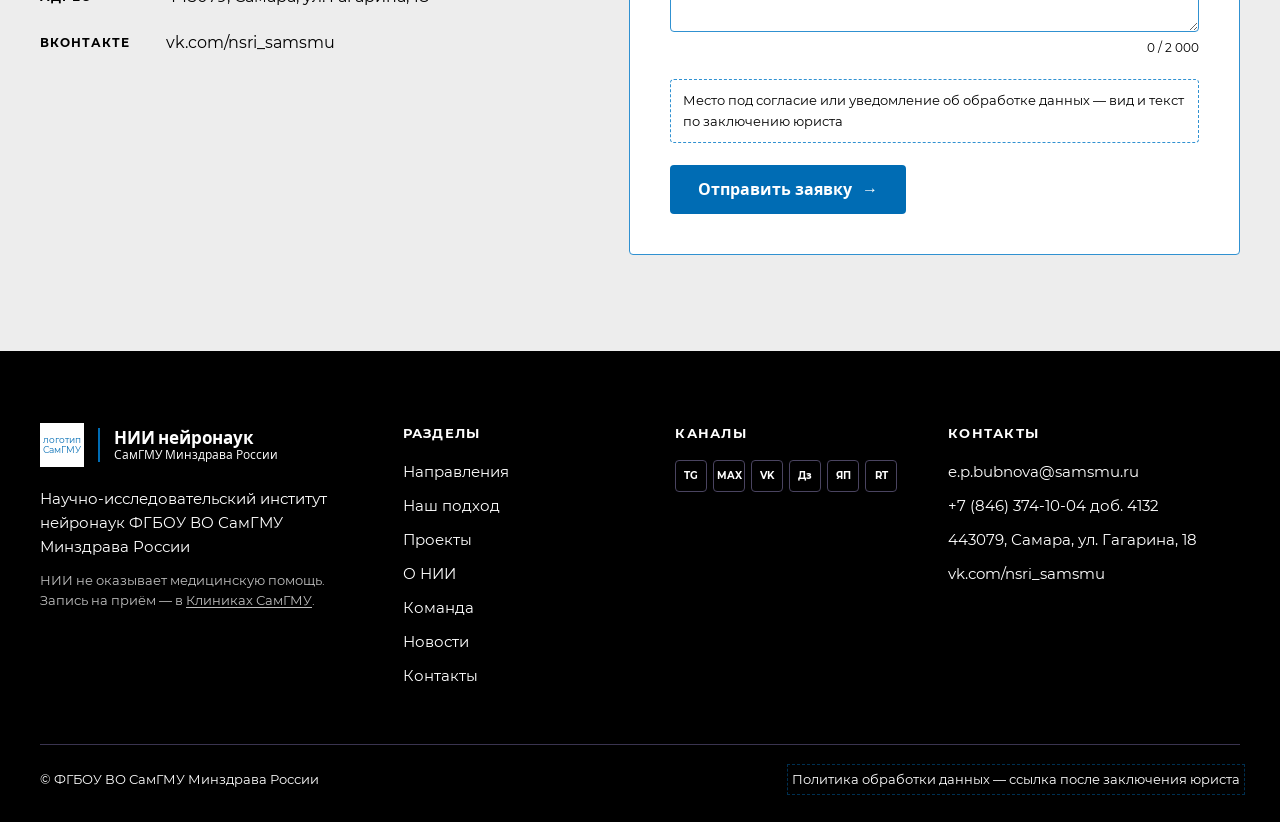
==== commit 5794d3b7: "Главная, «О НИИ»: краткий список четырёх лабораторий" ====
--- a/01_главная.html
+++ b/01_главная.html
@@ -49,6 +49,11 @@
 .hist-intro p { font-size: 18px; color: var(--muted); }
 .hist-intro p + p { margin-top: 14px; }
 .hist-intro .hist-src { font-size: 13px; margin-top: 16px; }
+.labs { margin-top: 28px; padding-top: 24px; border-top: 1px solid var(--line); }
+.labs h3 { font-size: 20px; line-height: 1.3; margin-bottom: 14px; }
+.labs ul { list-style: none; display: grid; grid-template-columns: 1fr 1fr; gap: 10px 32px; font-size: 16px; }
+.labs li { padding-left: 18px; position: relative; }
+.labs li::before { content: ""; position: absolute; left: 0; top: .7em; width: 8px; height: 2px; background: var(--mark); }
 
 .flag { display: grid; grid-template-columns: repeat(3, 1fr); gap: 24px; }
 .staff5 { display: grid; grid-template-columns: repeat(5, 1fr); gap: 24px; }
@@ -111,6 +116,9 @@
   .cyc p { font-size: 15px; }
   .hist { grid-template-columns: 1fr; gap: 12px; }
   .hist-intro p { font-size: 16px; }
+  .labs { margin-top: 20px; padding-top: 18px; }
+  .labs h3 { font-size: 17px; margin-bottom: 10px; }
+  .labs ul { grid-template-columns: 1fr; gap: 8px; font-size: 15px; }
   .flag { grid-template-columns: 1fr; gap: 16px; }
   .staff5 { grid-template-columns: 1fr; gap: 16px; }
   .staff { display: grid; grid-template-columns: 112px 1fr; }
@@ -237,6 +245,15 @@
         <div class="hist-intro">
           <p>НИИ нейронаук СамГМУ создан 1 февраля 2021 года приказом ректора № 25 от 28.01.2021 на основании решения Учёного совета университета от 27.11.2020. Институт сформирован как ответ на глобальные вызовы в области нейронаук, медицины и цифровых технологий.</p>
           <p>Научная деятельность охватывает фундаментальные, прикладные и трансляционные исследования: от принципов работы нервной системы до нейротехнологий для медицины и инженерных систем.</p>
+          <div class="labs">
+            <h3>В составе НИИ — четыре научные лаборатории</h3>
+            <ul>
+              <li>Математического нейромоделирования</li>
+              <li>Нейроинтерфейсов и нейротехнологий</li>
+              <li>Трансляционных исследований и персонализированной медицины</li>
+              <li>Нейроморфных систем</li>
+            </ul>
+          </div>
           <p class="hist-src ph">Только в макете. Источник: официальная страница НИИ нейронаук на samsmu.ru</p>
         </div>
       </div>
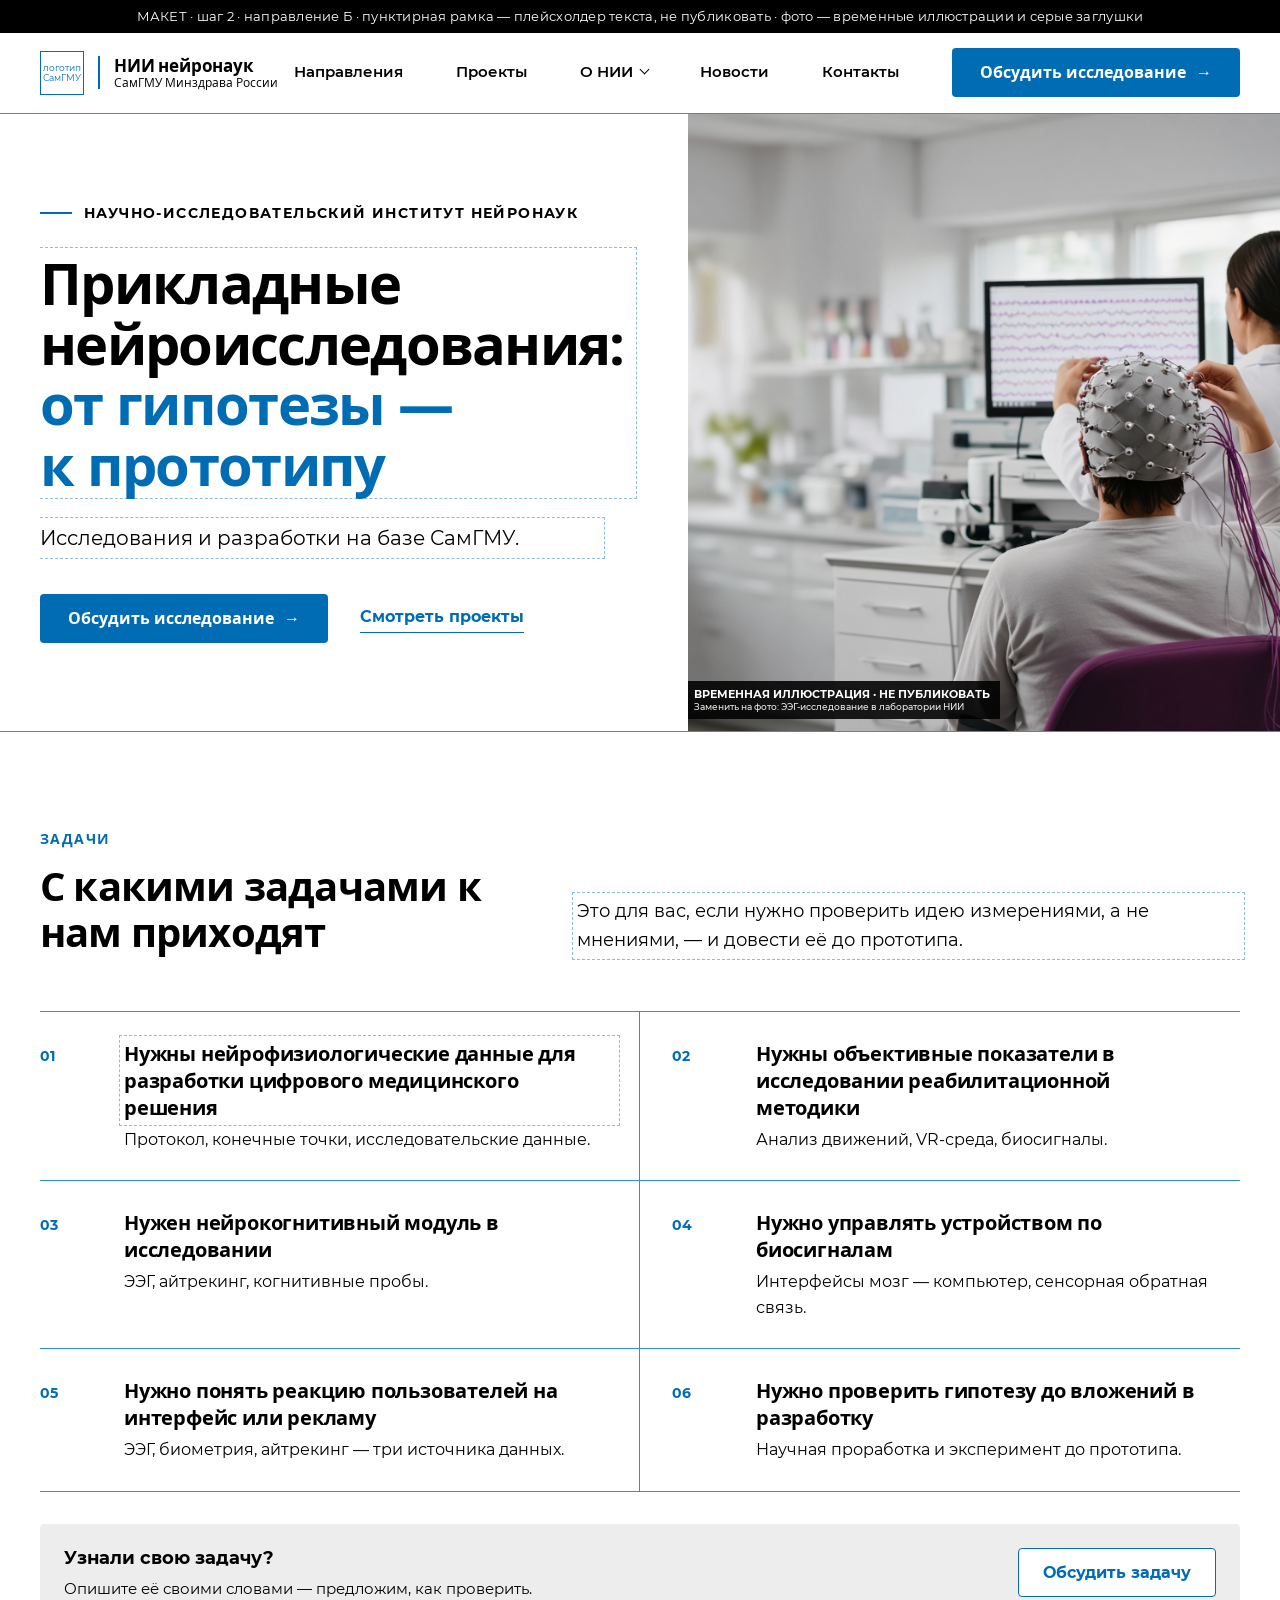
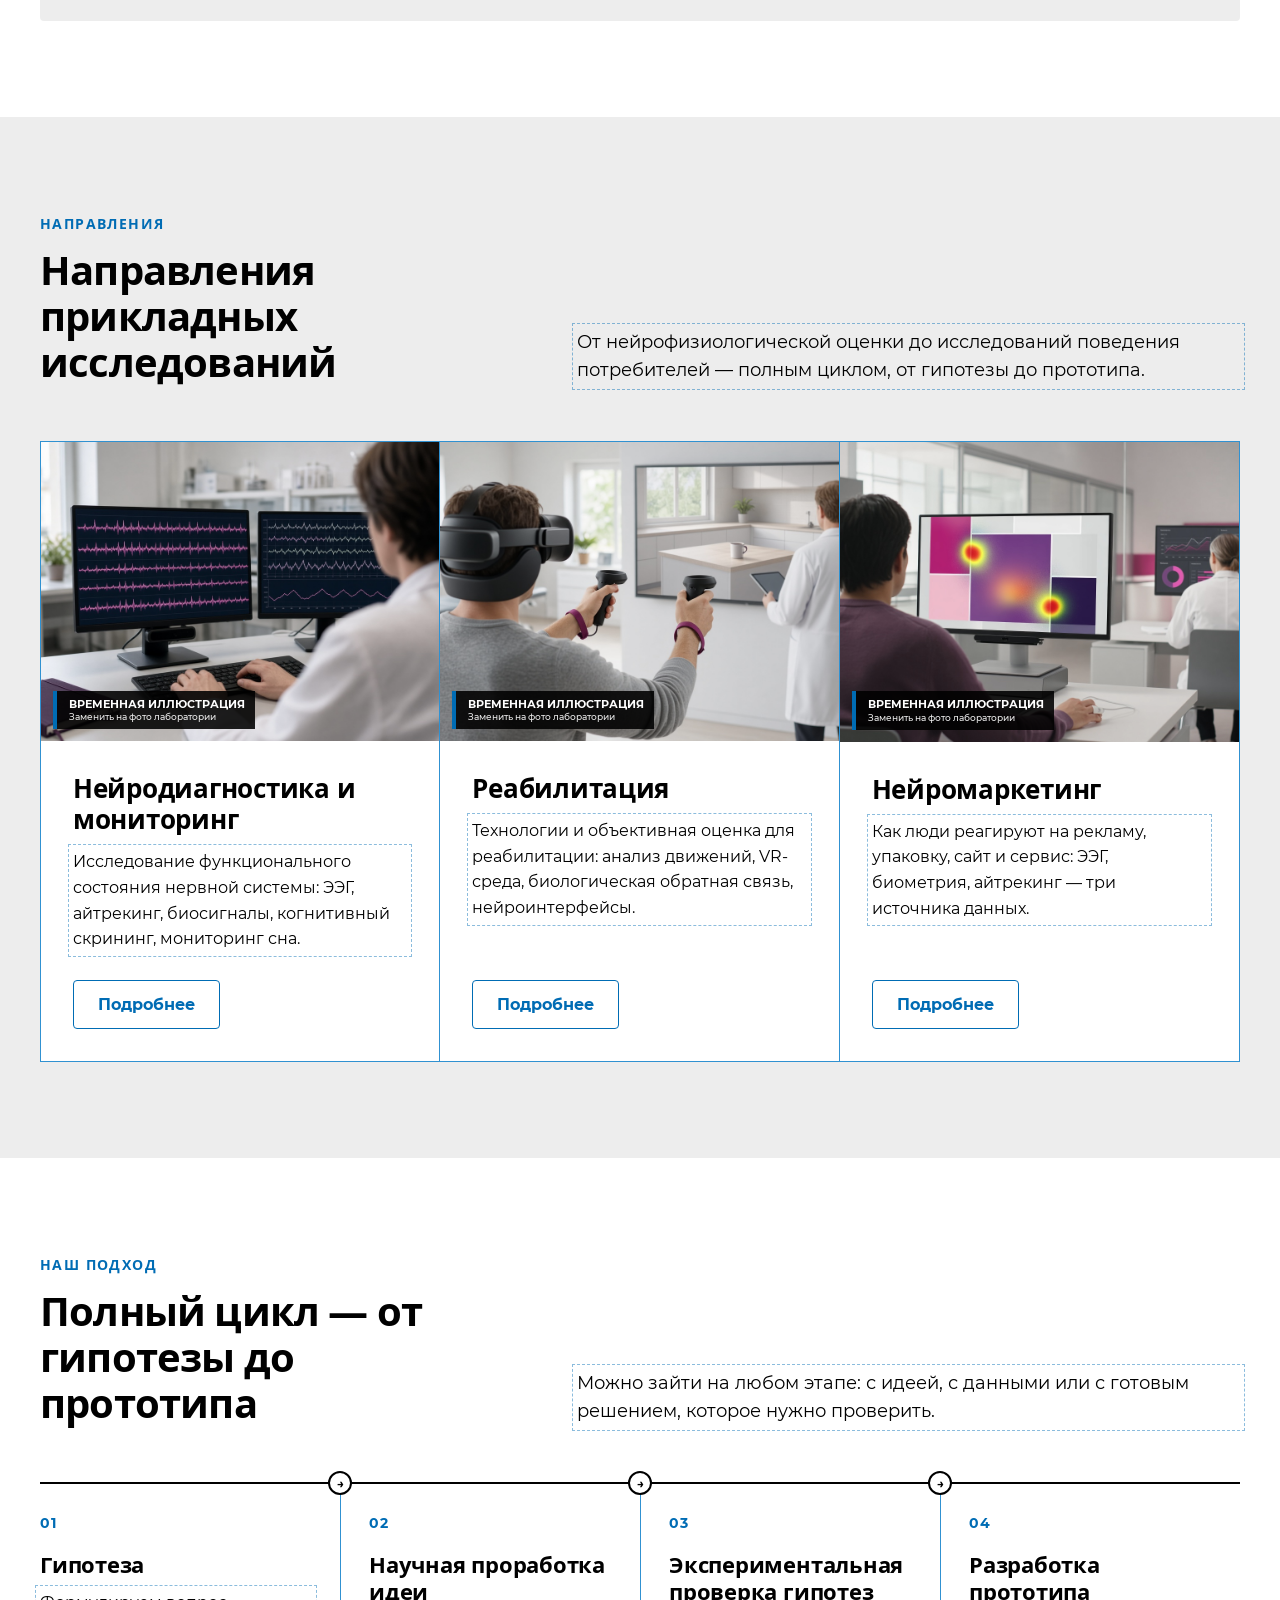
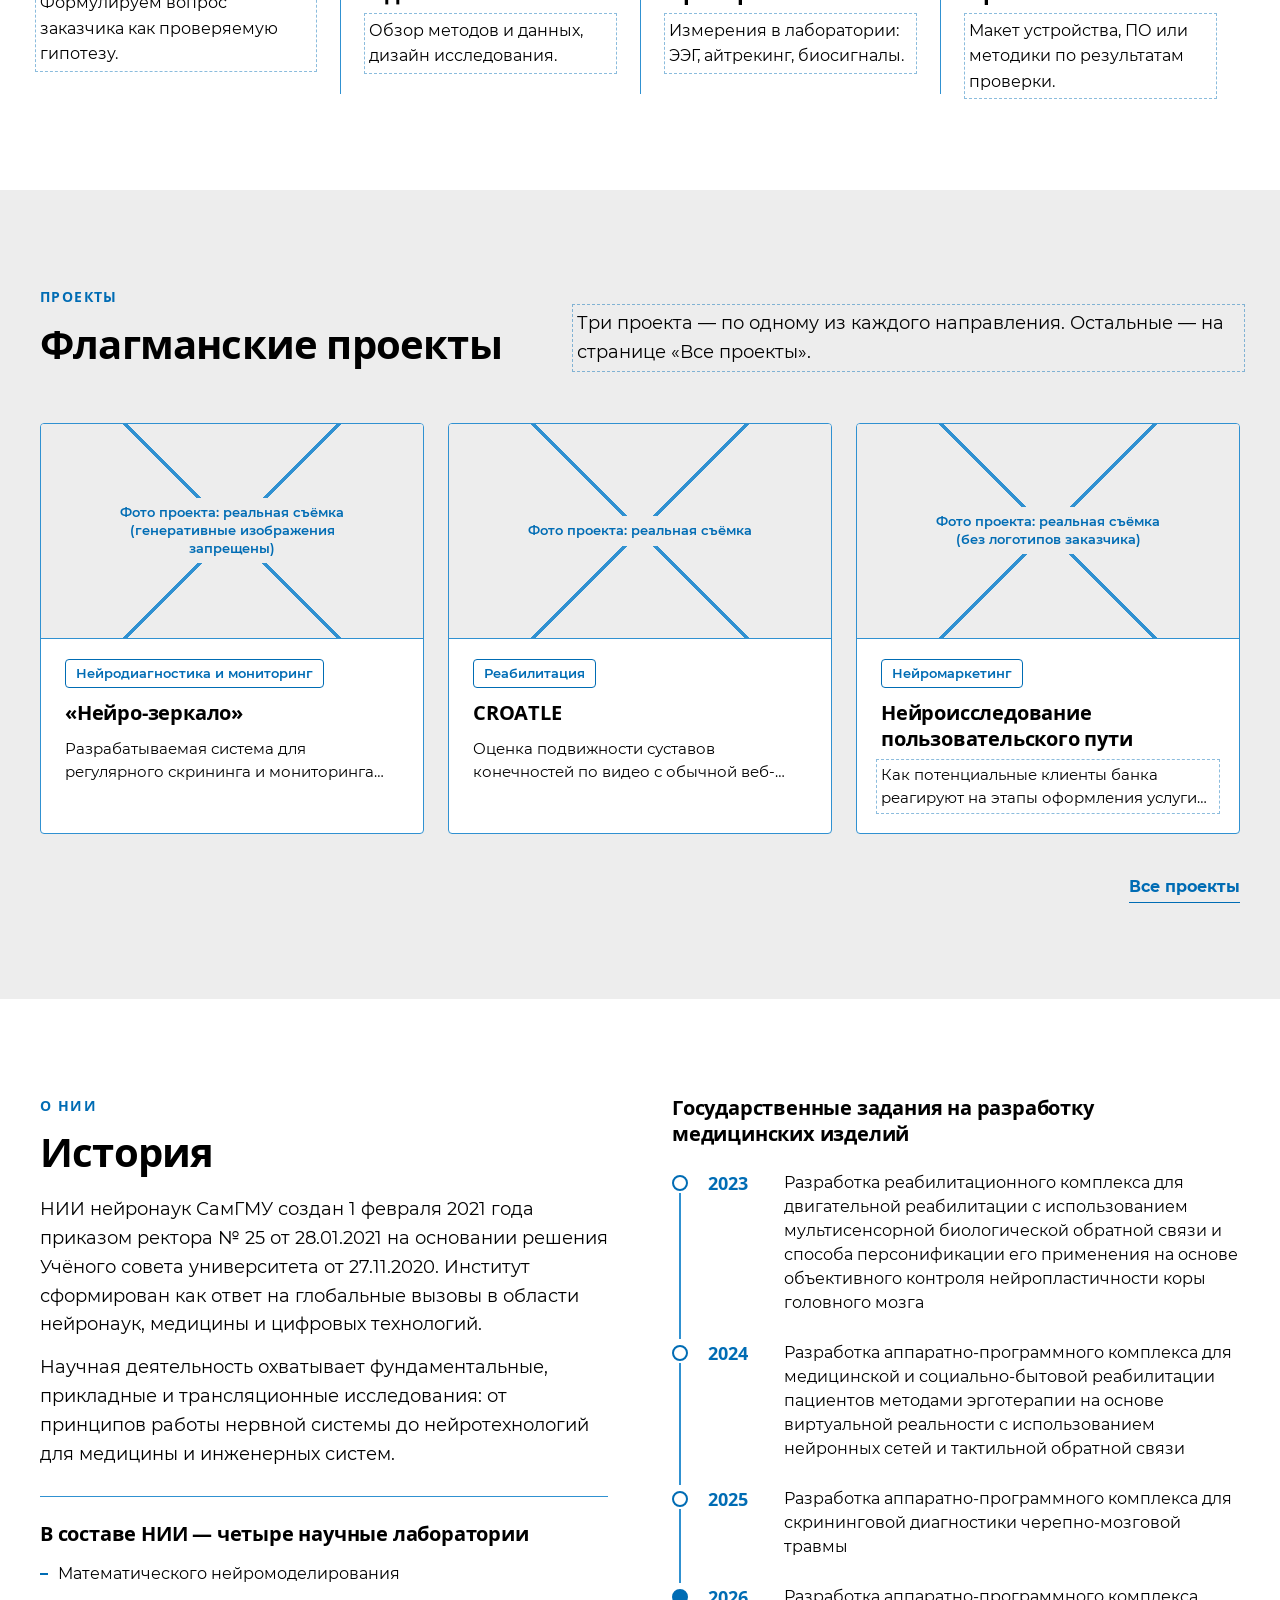
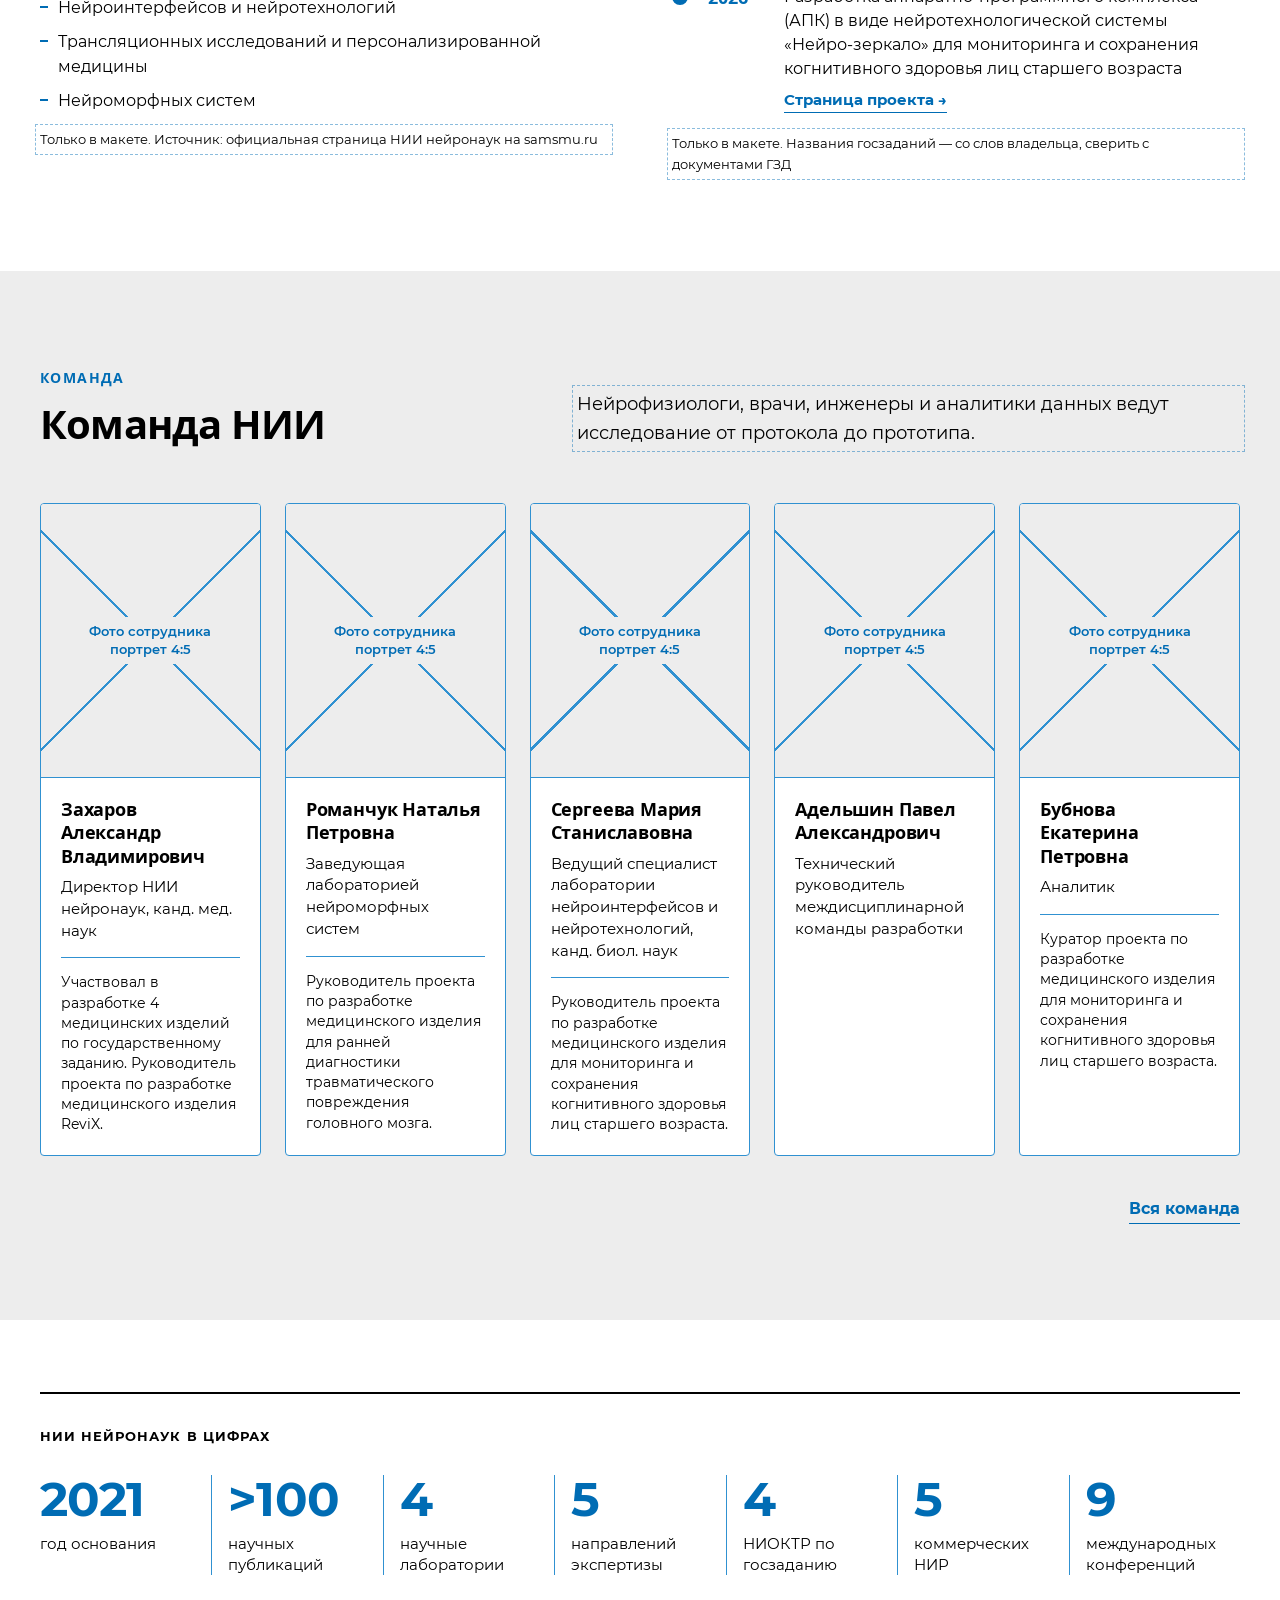
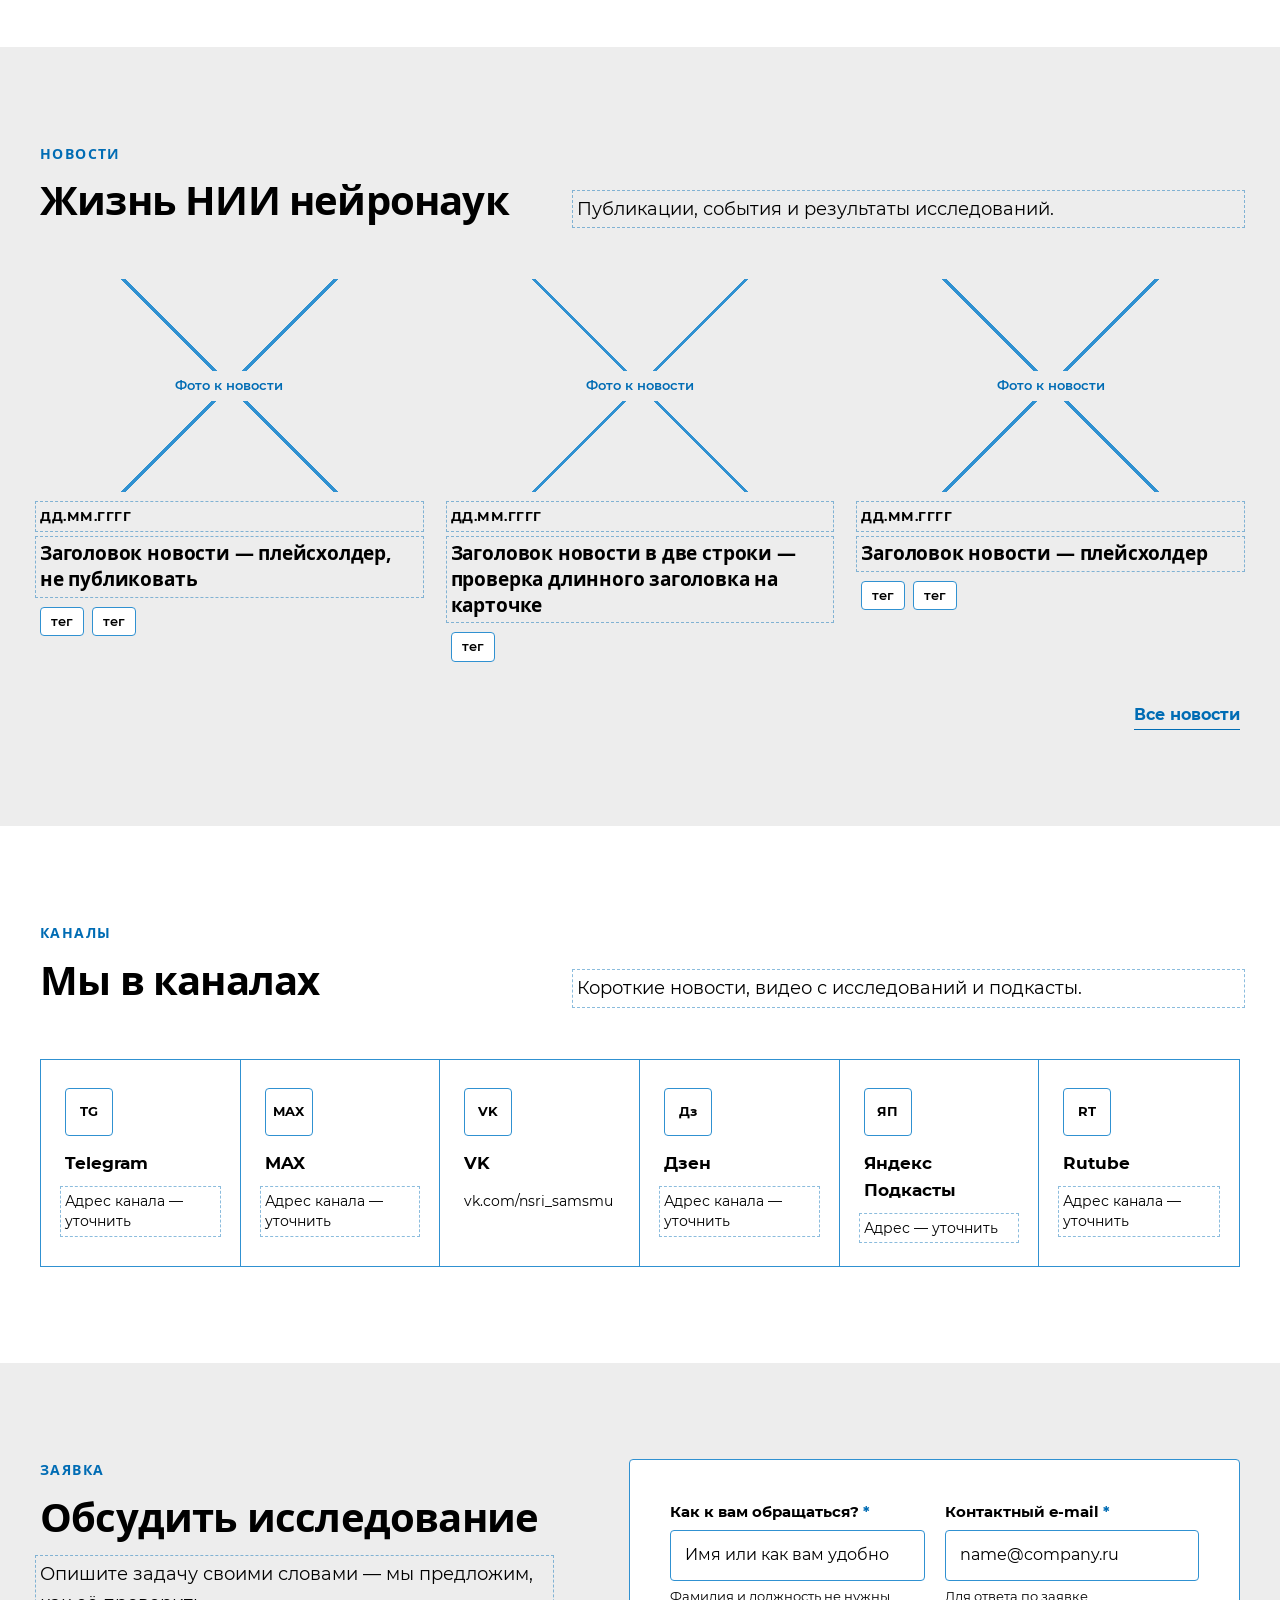
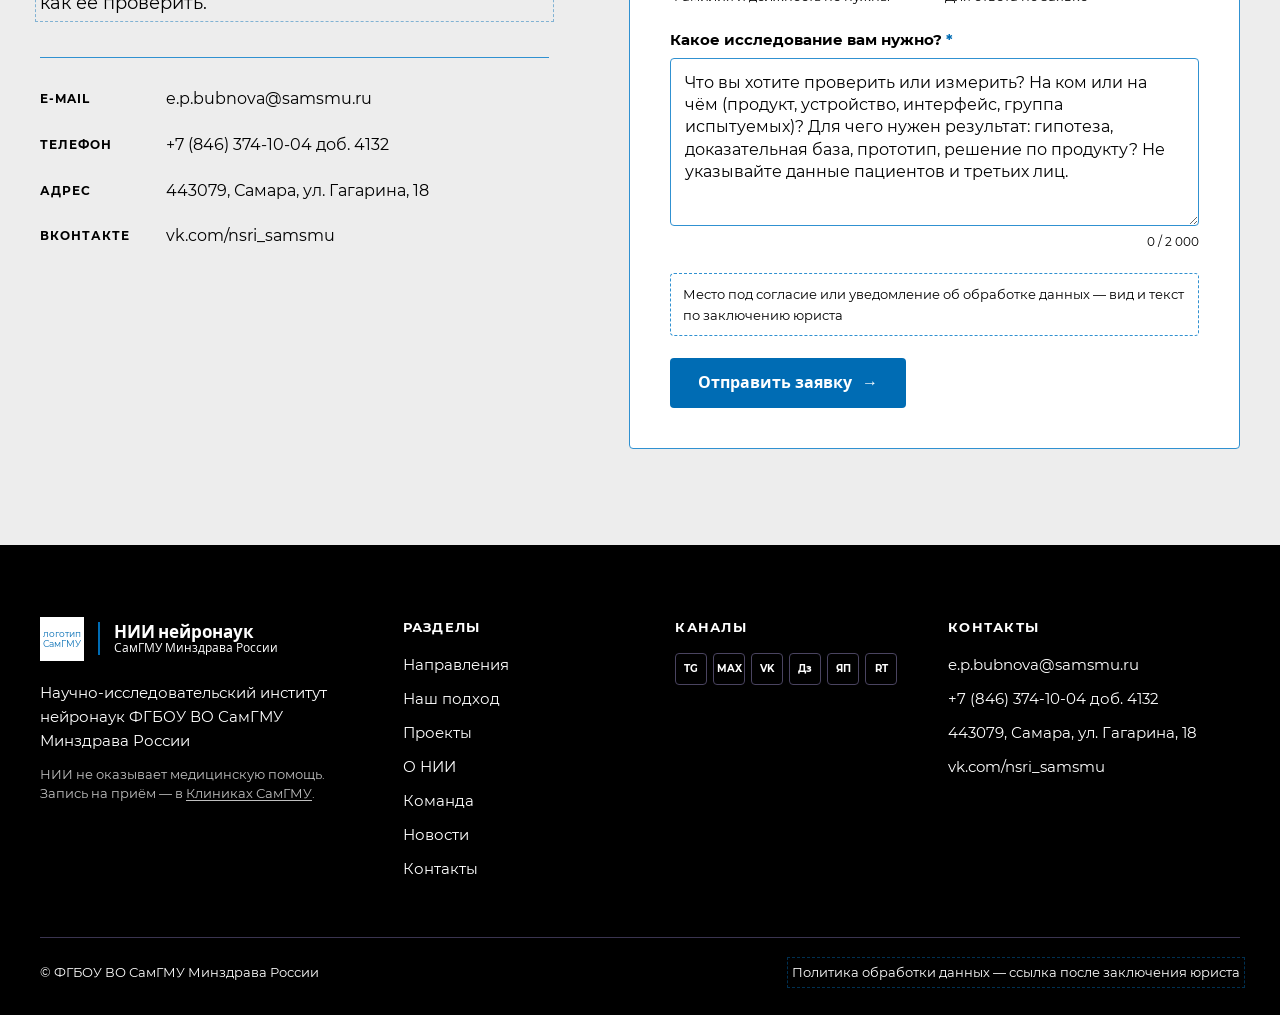
==== commit 2111a242: "Главная, «О НИИ»: история слева, таймлайн госзаданий 2023–2026 справа" ====
--- a/01_главная.html
+++ b/01_главная.html
@@ -45,15 +45,27 @@
 .cyc h3 { font-size: 22px; margin-bottom: 12px; }
 .cyc p { font-size: 16px; color: var(--muted); }
 .cyc .arrow { position: absolute; top: -13px; right: -12px; width: 24px; height: 24px; background: #fff; border: 2px solid var(--text); border-radius: 50%; display: grid; place-items: center; font-size: 12px; font-weight: 700; z-index: 1; }
-.hist { display: grid; grid-template-columns: 1fr 1.4fr; gap: 64px; }
+.hist { display: grid; grid-template-columns: 1fr 1fr; gap: 64px; align-items: start; }
+.hist-intro h2 { margin-bottom: 20px; }
 .hist-intro p { font-size: 18px; color: var(--muted); }
 .hist-intro p + p { margin-top: 14px; }
 .hist-intro .hist-src { font-size: 13px; margin-top: 16px; }
 .labs { margin-top: 28px; padding-top: 24px; border-top: 1px solid var(--line); }
 .labs h3 { font-size: 20px; line-height: 1.3; margin-bottom: 14px; }
-.labs ul { list-style: none; display: grid; grid-template-columns: 1fr 1fr; gap: 10px 32px; font-size: 16px; }
+.labs ul { list-style: none; display: grid; grid-template-columns: 1fr; gap: 8px; font-size: 16px; }
 .labs li { padding-left: 18px; position: relative; }
 .labs li::before { content: ""; position: absolute; left: 0; top: .7em; width: 8px; height: 2px; background: var(--mark); }
+.gzd h3 { font-size: 20px; line-height: 1.3; margin-bottom: 24px; }
+.tl { list-style: none; }
+.tl li { position: relative; display: grid; grid-template-columns: 56px 1fr; gap: 0 20px; padding: 0 0 26px 36px; font-size: 16px; line-height: 1.5; }
+.tl li::before { content: ""; position: absolute; left: 0; top: 4px; width: 16px; height: 16px; border: 2px solid var(--accent); border-radius: 50%; background: var(--bg); box-sizing: border-box; }
+.tl li::after { content: ""; position: absolute; left: 7px; top: 22px; bottom: 2px; width: 2px; background: var(--line); }
+.tl li:last-child { padding-bottom: 0; }
+.tl li:last-child::after { display: none; }
+.tl li.now::before { background: var(--accent); }
+.tl-y { font-family: "Open Sans", sans-serif; font-weight: 700; font-size: 18px; line-height: 1.35; color: var(--accent); }
+.tl .more-l { display: inline-block; margin-top: 8px; font-size: 15px; font-weight: 700; color: var(--accent); border-bottom: 1.5px solid var(--mark); padding-bottom: 1px; }
+.gzd .hist-src { font-size: 13px; margin-top: 20px; }
 
 .flag { display: grid; grid-template-columns: repeat(3, 1fr); gap: 24px; }
 .staff5 { display: grid; grid-template-columns: repeat(5, 1fr); gap: 24px; }
@@ -114,11 +126,13 @@
   .cyc b { margin-bottom: 6px; }
   .cyc h3 { font-size: 19px; margin-bottom: 6px; }
   .cyc p { font-size: 15px; }
-  .hist { grid-template-columns: 1fr; gap: 12px; }
+  .hist { grid-template-columns: 1fr; gap: 40px; }
+  .gzd h3 { font-size: 17px; margin-bottom: 18px; }
+  .tl li { grid-template-columns: 1fr; gap: 2px; padding-left: 30px; padding-bottom: 22px; }
   .hist-intro p { font-size: 16px; }
   .labs { margin-top: 20px; padding-top: 18px; }
   .labs h3 { font-size: 17px; margin-bottom: 10px; }
-  .labs ul { grid-template-columns: 1fr; gap: 8px; font-size: 15px; }
+  .labs ul { grid-template-columns: 1fr; gap: 8px; font-size: 16px; }
   .flag { grid-template-columns: 1fr; gap: 16px; }
   .staff5 { grid-template-columns: 1fr; gap: 16px; }
   .staff { display: grid; grid-template-columns: 112px 1fr; }
@@ -238,11 +252,9 @@
   <section class="block" id="o-nii">
     <div class="wrap">
       <div class="hist">
-        <div>
+        <div class="hist-intro">
           <div class="sec-num">О НИИ</div>
           <h2>История</h2>
-        </div>
-        <div class="hist-intro">
           <p>НИИ нейронаук СамГМУ создан 1 февраля 2021 года приказом ректора № 25 от 28.01.2021 на основании решения Учёного совета университета от 27.11.2020. Институт сформирован как ответ на глобальные вызовы в области нейронаук, медицины и цифровых технологий.</p>
           <p>Научная деятельность охватывает фундаментальные, прикладные и трансляционные исследования: от принципов работы нервной системы до нейротехнологий для медицины и инженерных систем.</p>
           <div class="labs">
@@ -255,6 +267,16 @@
             </ul>
           </div>
           <p class="hist-src ph">Только в макете. Источник: официальная страница НИИ нейронаук на samsmu.ru</p>
+        </div>
+        <div class="gzd">
+          <h3>Государственные задания на разработку медицинских изделий</h3>
+          <ol class="tl">
+            <li><span class="tl-y">2023</span><p>Разработка реабилитационного комплекса для двигательной реабилитации с использованием мультисенсорной биологической обратной связи и способа персонификации его применения на основе объективного контроля нейропластичности коры головного мозга</p></li>
+            <li><span class="tl-y">2024</span><p>Разработка аппаратно-программного комплекса для медицинской и социально-бытовой реабилитации пациентов методами эрготерапии на основе виртуальной реальности с использованием нейронных сетей и тактильной обратной связи</p></li>
+            <li><span class="tl-y">2025</span><p>Разработка аппаратно-программного комплекса для скрининговой диагностики черепно-мозговой травмы</p></li>
+            <li class="now"><span class="tl-y">2026</span><div><p>Разработка аппаратно-программного комплекса (АПК) в виде нейротехнологической системы <span style="white-space:nowrap">«Нейро-зеркало»</span> для мониторинга и сохранения когнитивного здоровья лиц старшего возраста</p><a class="more-l" href="13_проект_Нейро-зеркало.html">Страница проекта →</a></div></li>
+          </ol>
+          <p class="hist-src ph">Только в макете. Названия госзаданий — со слов владельца, сверить с документами ГЗД</p>
         </div>
       </div>
     </div>
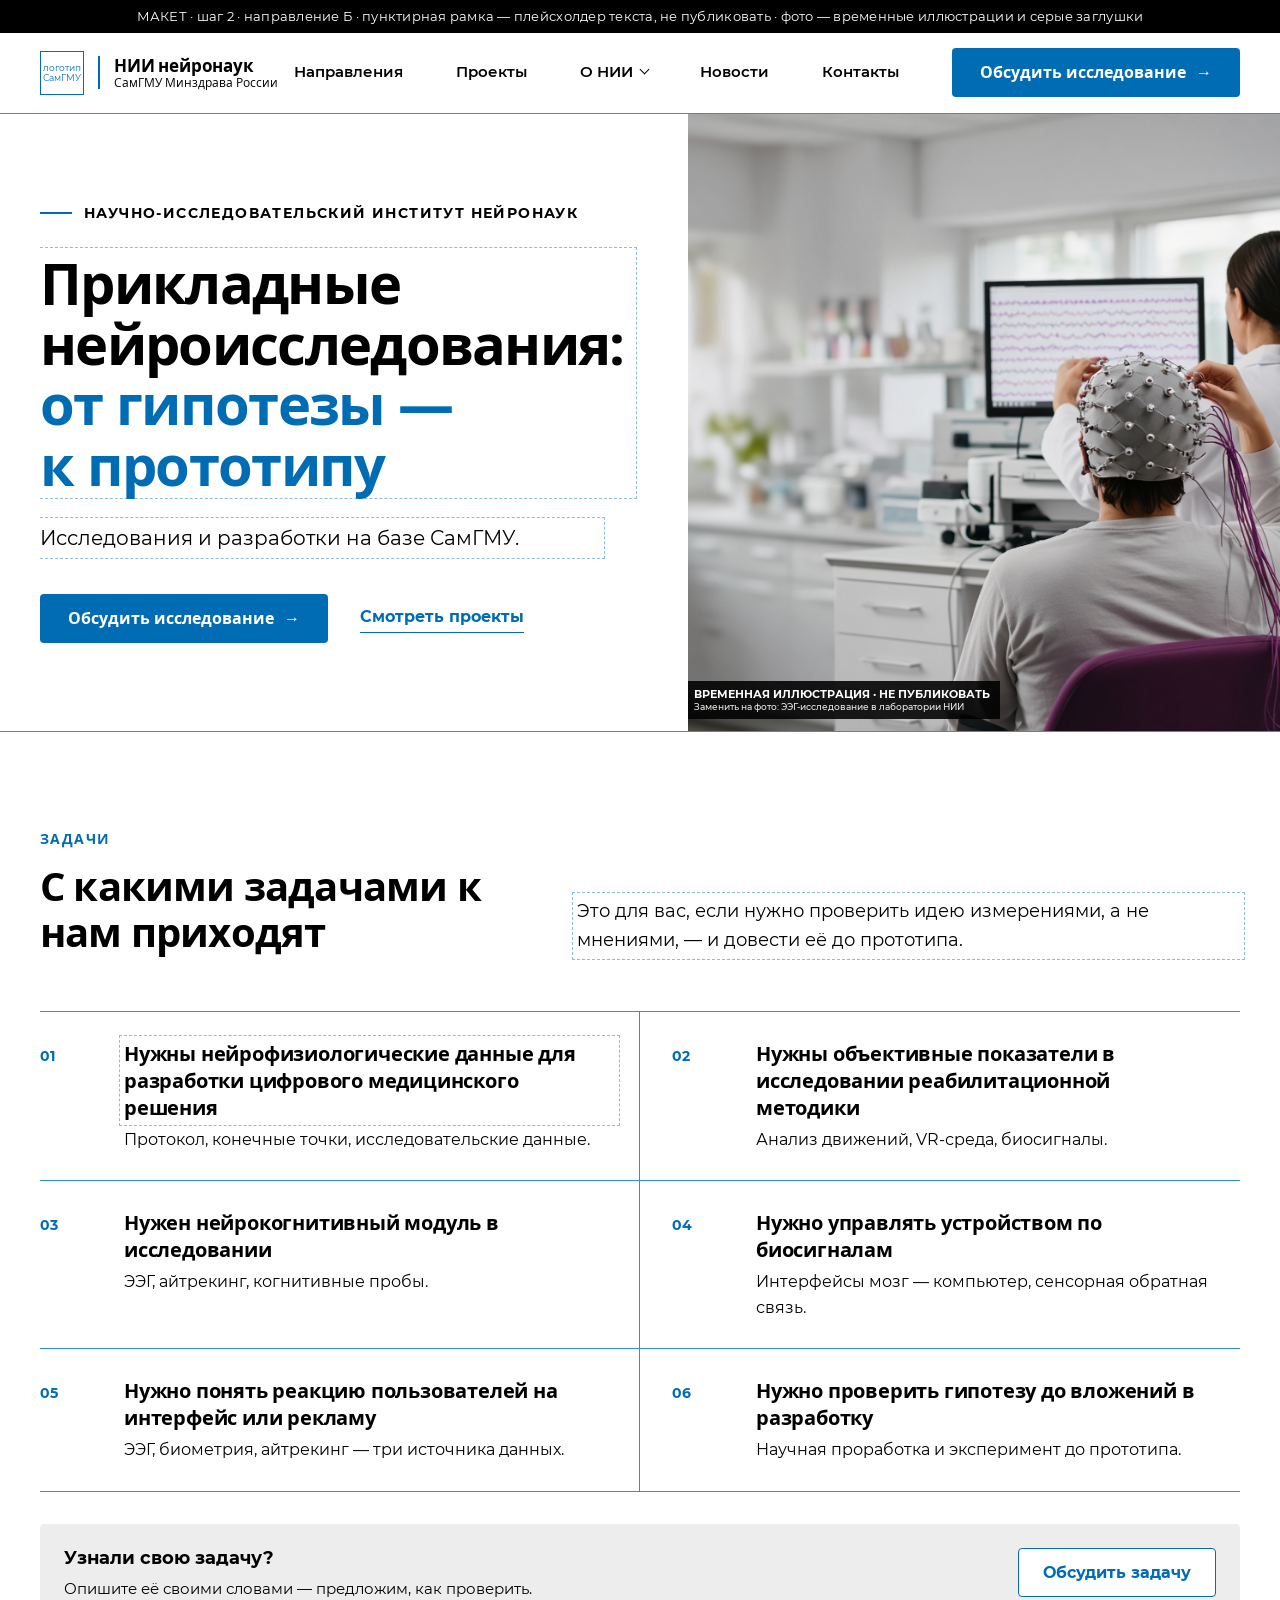
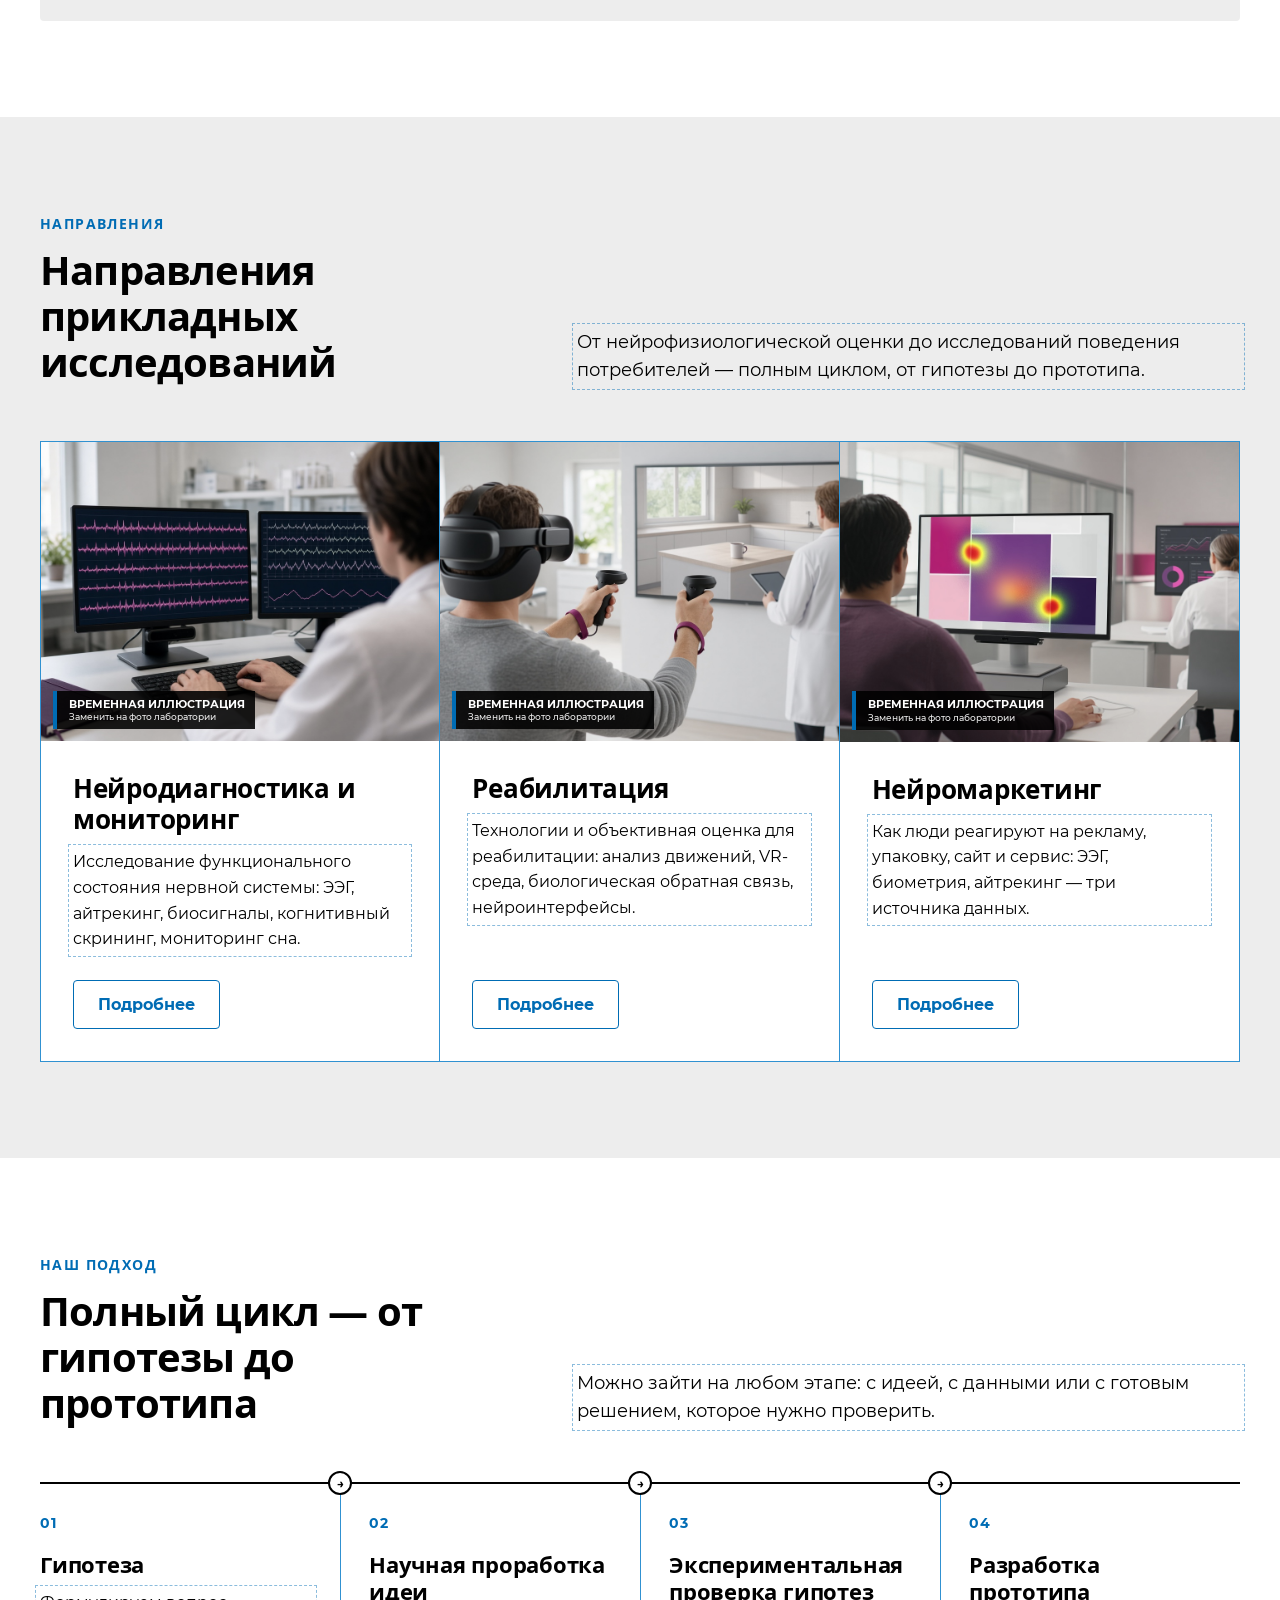
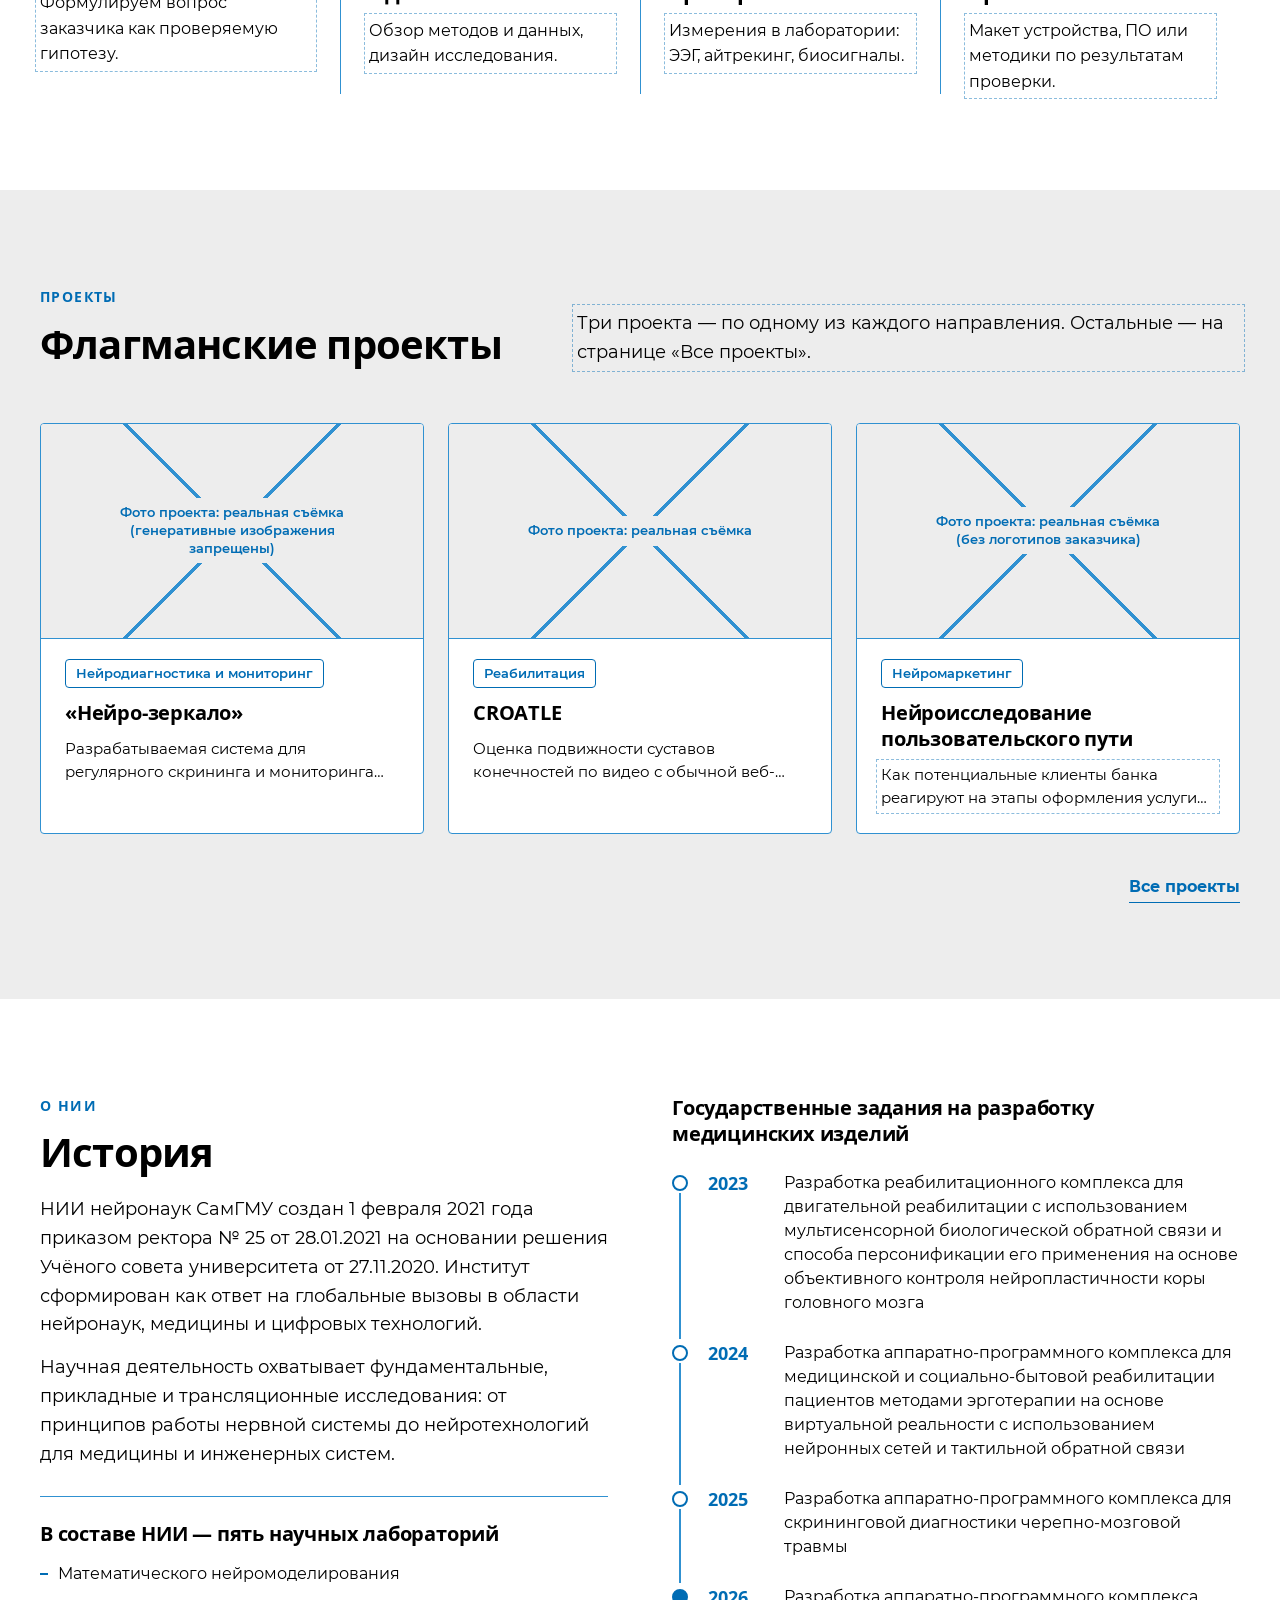
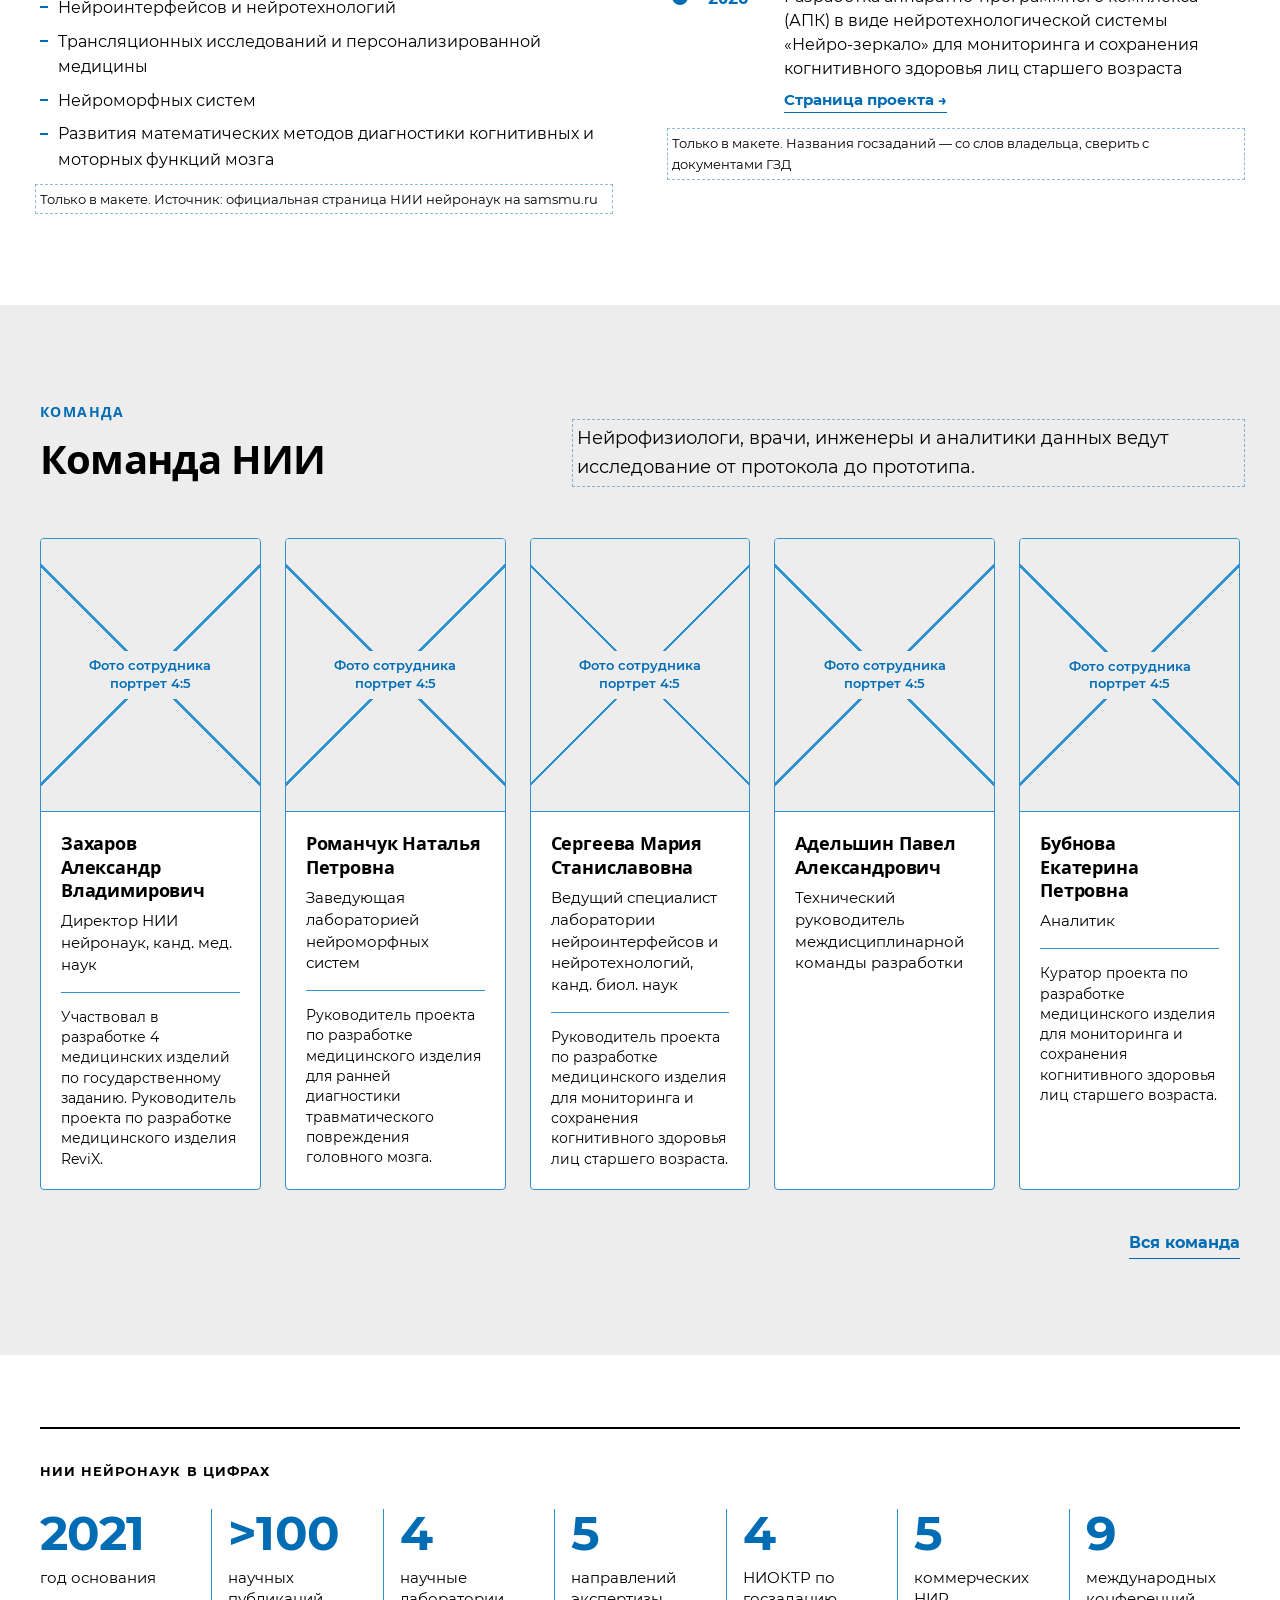
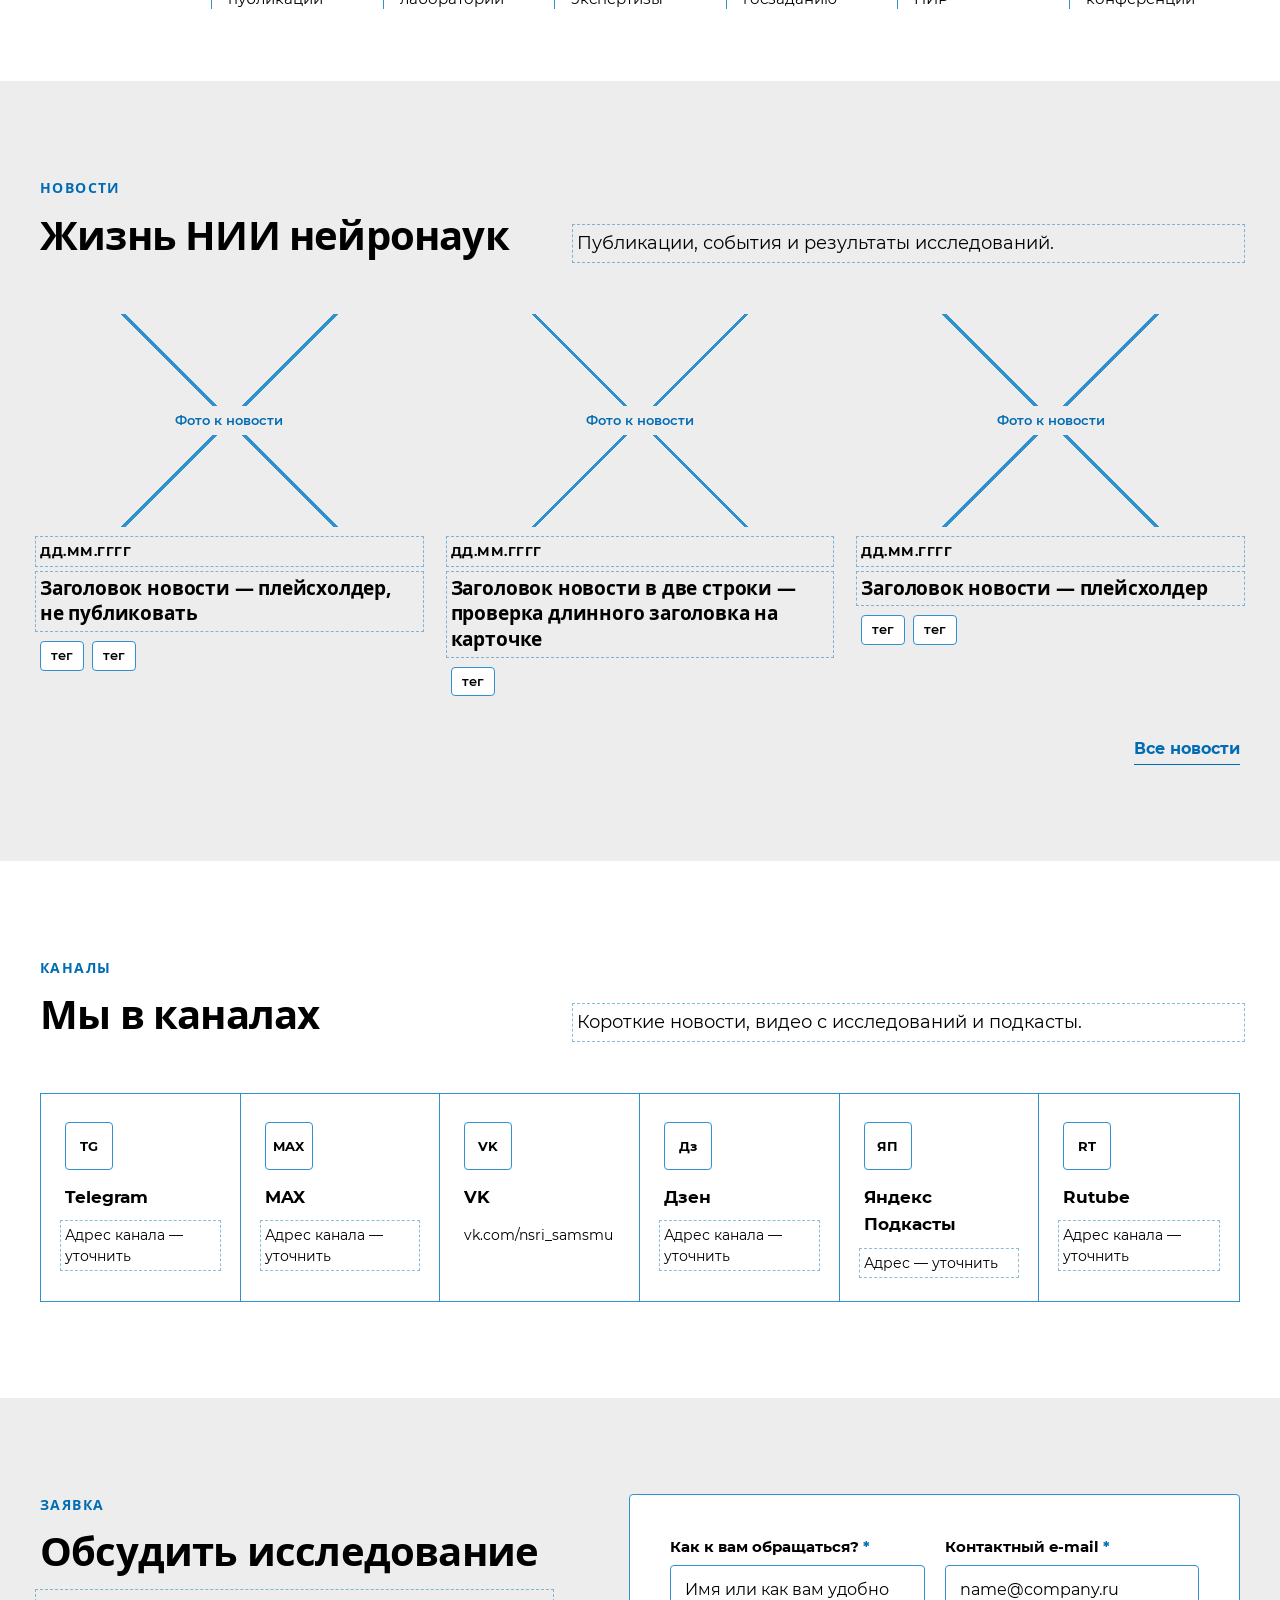
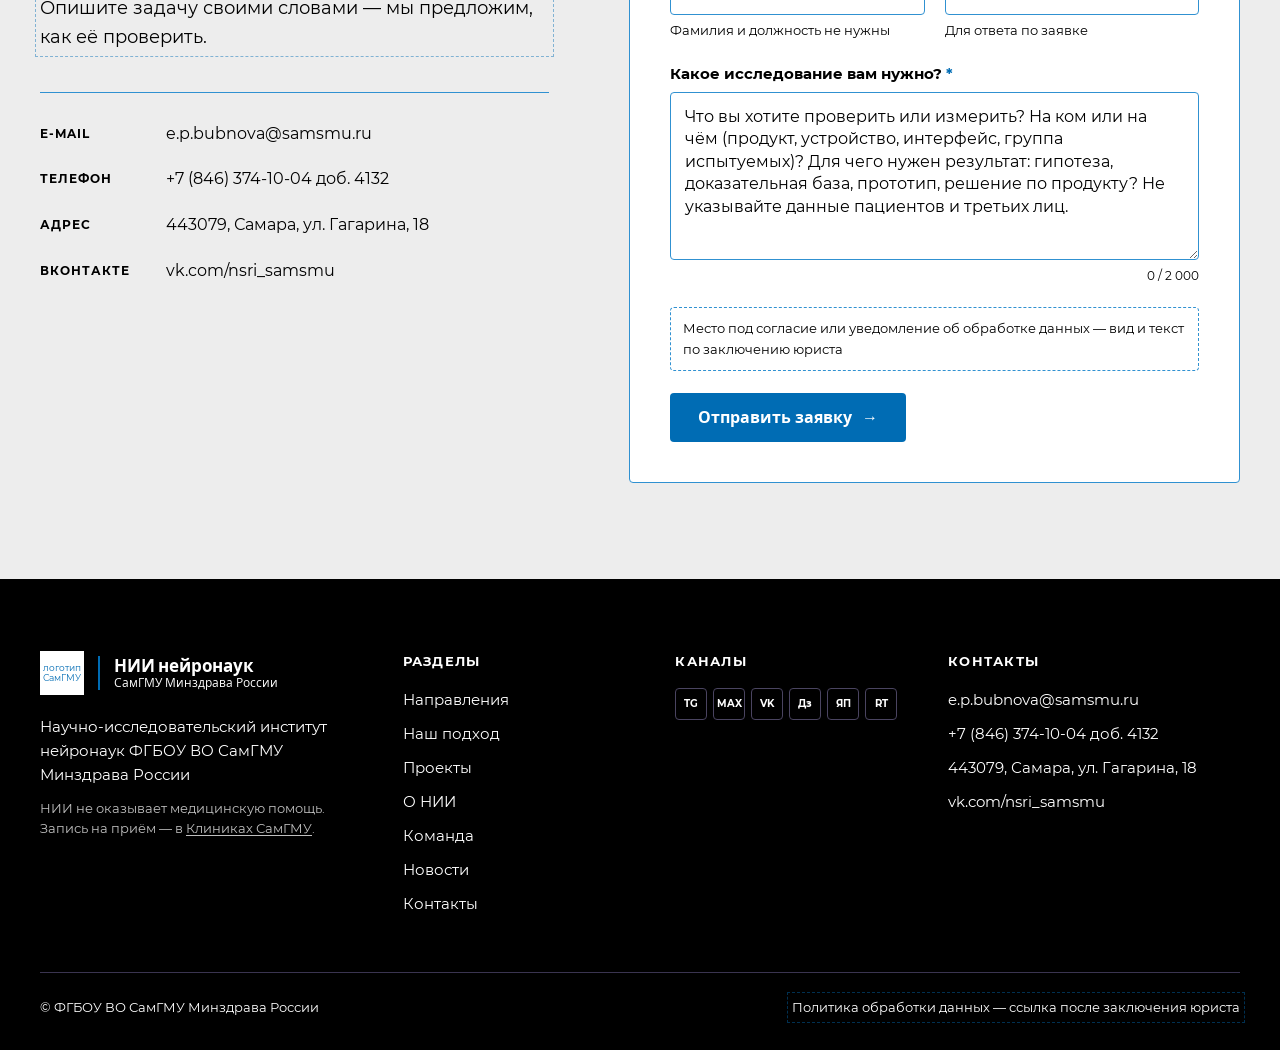
==== commit 1283b1a6: "Пятая лаборатория в «О НИИ»; число лабораторий на страницах направлений" ====
--- a/01_главная.html
+++ b/01_главная.html
@@ -258,12 +258,13 @@
           <p>НИИ нейронаук СамГМУ создан 1 февраля 2021 года приказом ректора № 25 от 28.01.2021 на основании решения Учёного совета университета от 27.11.2020. Институт сформирован как ответ на глобальные вызовы в области нейронаук, медицины и цифровых технологий.</p>
           <p>Научная деятельность охватывает фундаментальные, прикладные и трансляционные исследования: от принципов работы нервной системы до нейротехнологий для медицины и инженерных систем.</p>
           <div class="labs">
-            <h3>В составе НИИ — четыре научные лаборатории</h3>
+            <h3>В составе НИИ — пять научных лабораторий</h3>
             <ul>
               <li>Математического нейромоделирования</li>
               <li>Нейроинтерфейсов и нейротехнологий</li>
               <li>Трансляционных исследований и персонализированной медицины</li>
               <li>Нейроморфных систем</li>
+              <li>Развития математических методов диагностики когнитивных и моторных функций мозга</li>
             </ul>
           </div>
           <p class="hist-src ph">Только в макете. Источник: официальная страница НИИ нейронаук на samsmu.ru</p>
